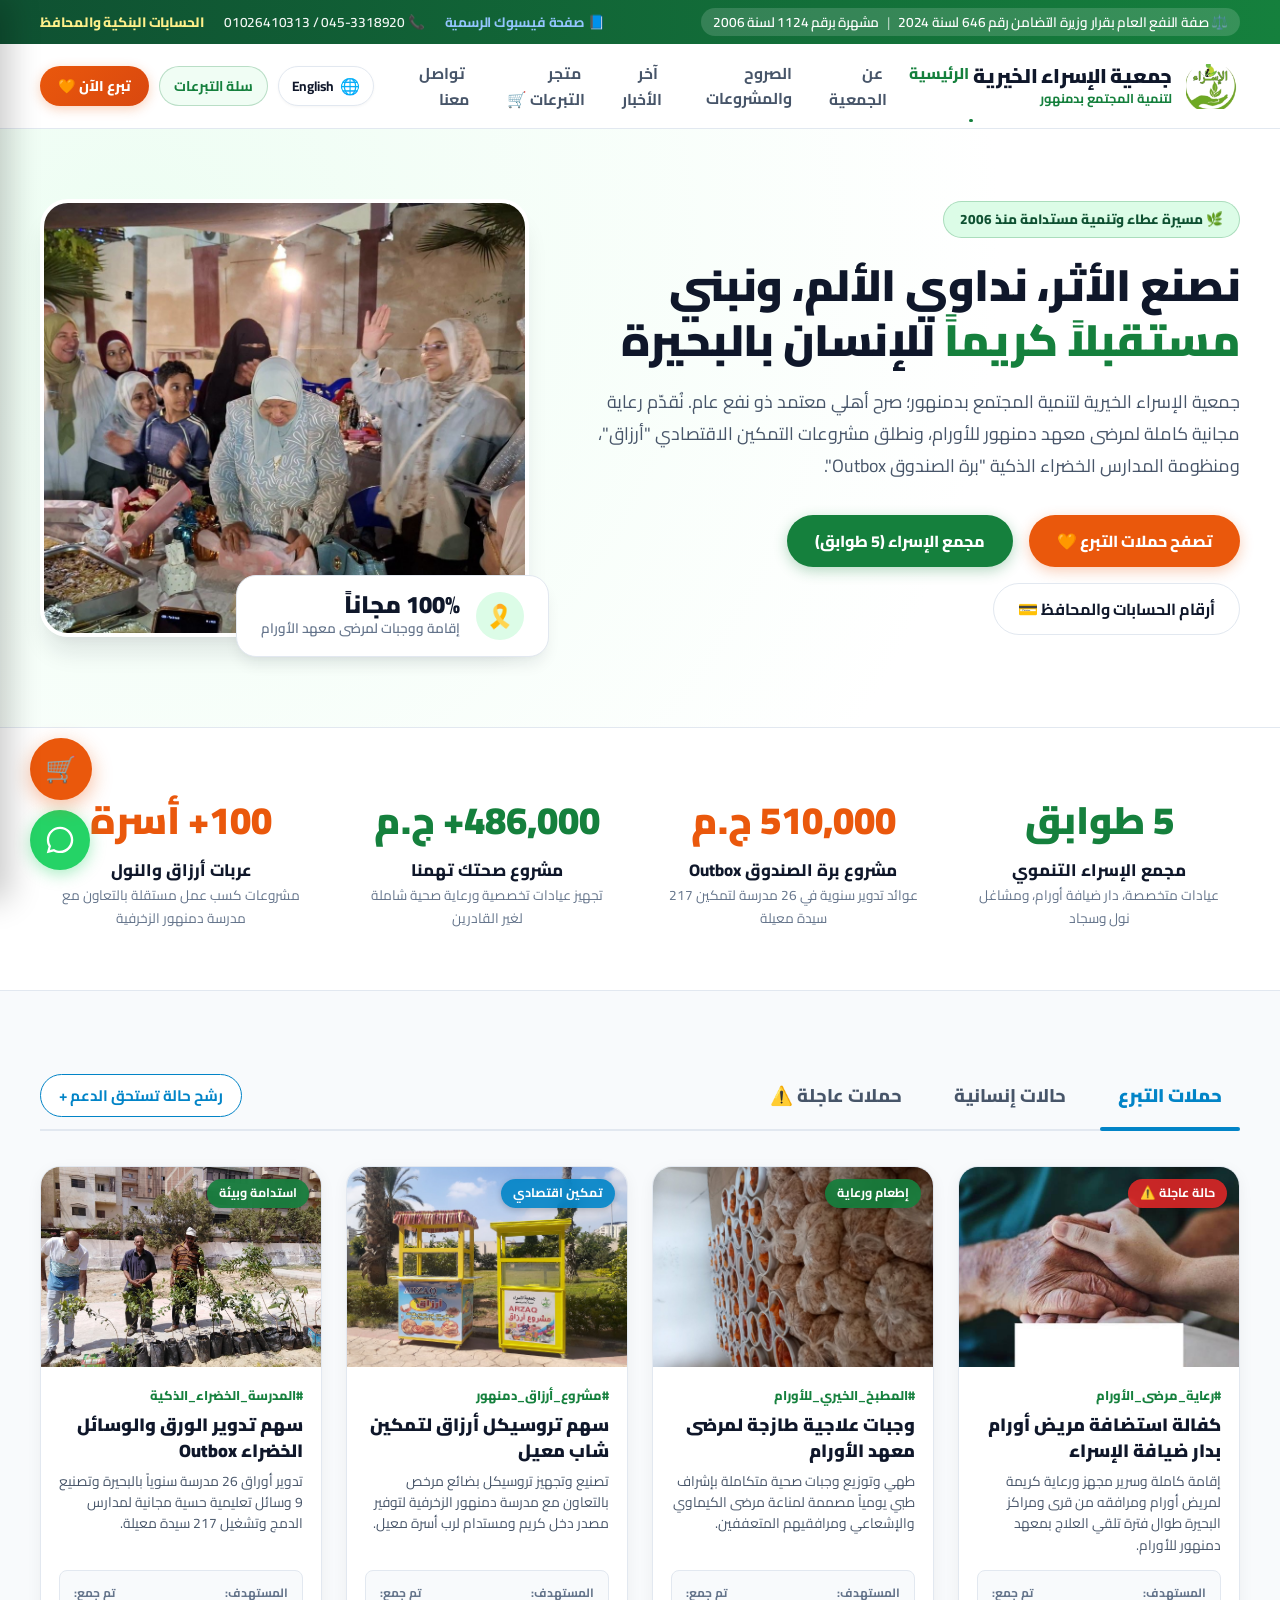
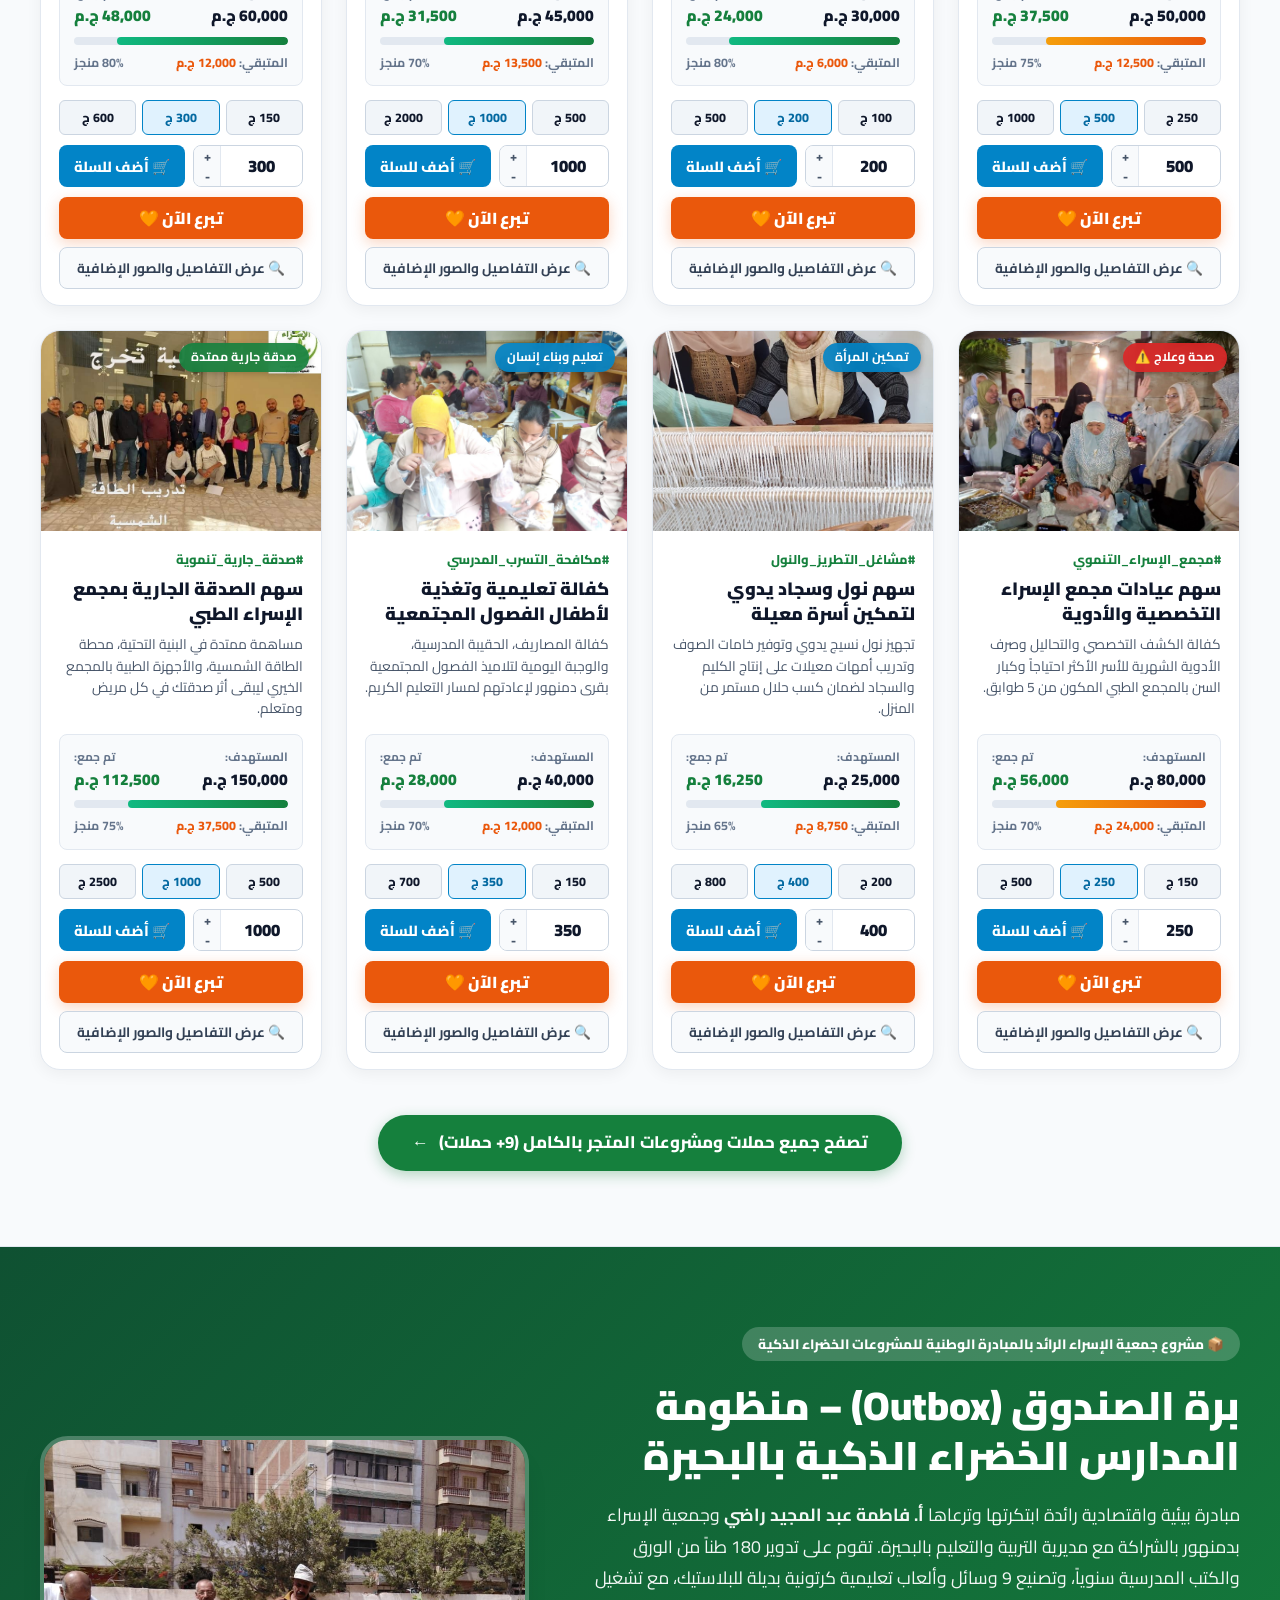
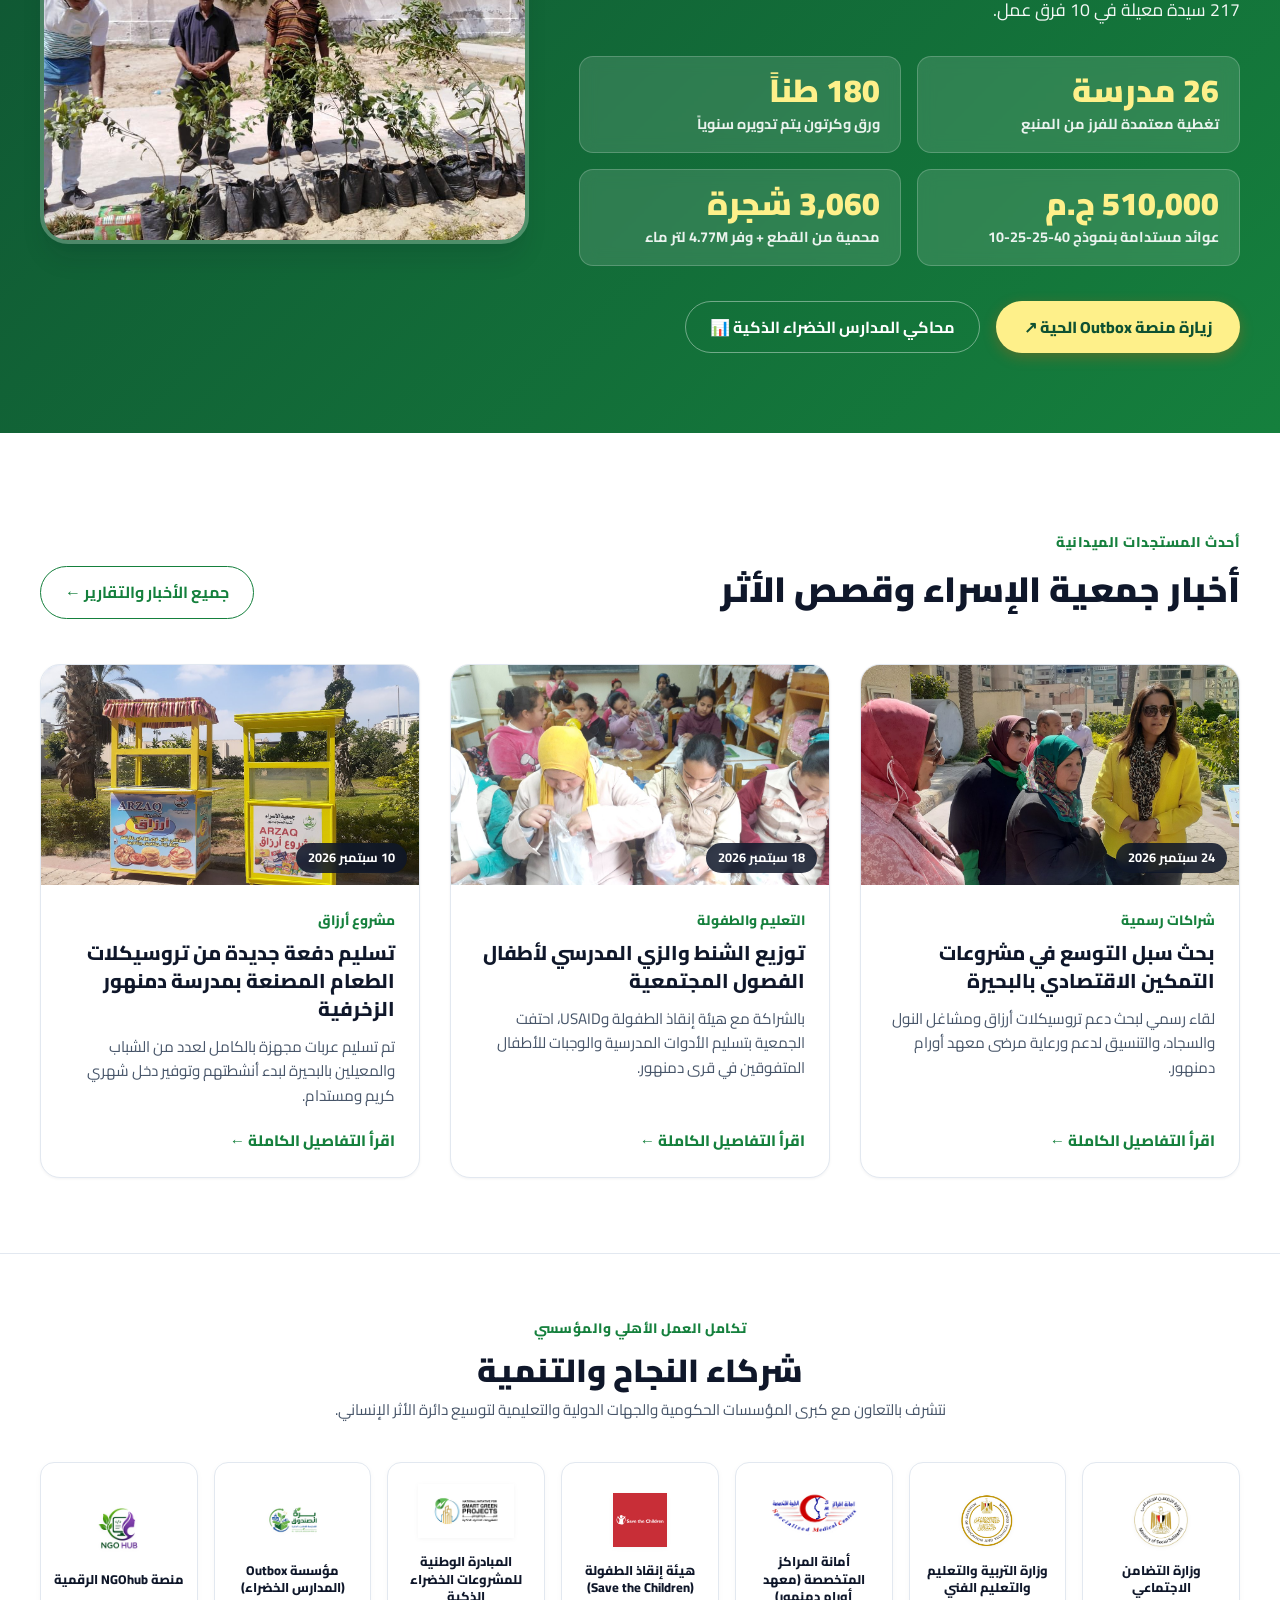
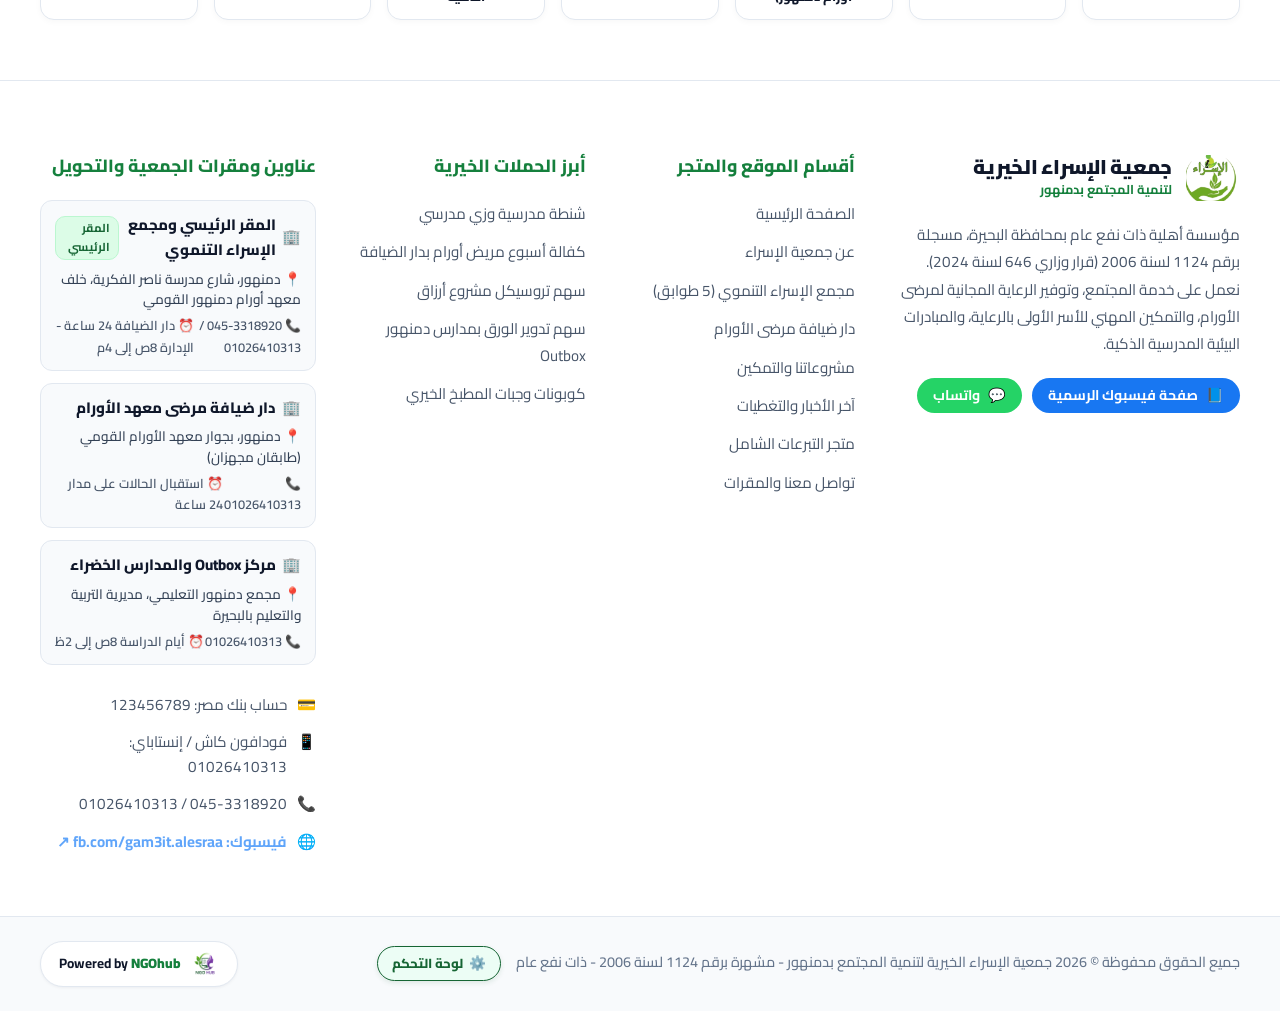
==== index.html @ a627afb4 "fix(media): resolve legacy localStorage image paths, fix footer logo size and repair ngohub logo lin" ====
<!DOCTYPE html>
<html lang="ar" dir="rtl">
<head>
  <meta charset="UTF-8">
  <meta name="viewport" content="width=device-width, initial-scale=1.0">
  <title>جمعية الإسراء الخيرية لتنمية المجتمع بدمنهور | المنصة الرسمية ومتجر التبرعات</title>
  <meta name="description" content="الموقع الرسمي ومتجر التبرعات لجمعية الإسراء الخيرية بدمنهور - ذات نفع عام بقرار 646 لسنة 2024. رعاية مجانية لمرضى الأورام، كفالات تعليمية، تمكين اقتصادي، ومشروع برة الصندوق Outbox.">
  <link rel="stylesheet" href="style.css">
  <link rel="icon" type="image/png" href="images/logo.png">
  <script src="i18n.js"></script>
</head>
<body>

  <!-- Top Announcement Bar -->
  <div class="top-bar">
    <div class="container top-bar-inner">
      <div class="top-bar-badge">
        <span>⚖️ صفة النفع العام بقرار وزيرة التضامن رقم 646 لسنة 2024</span>
        <span style="opacity: 0.6;">|</span>
        <span>مشهرة برقم 1124 لسنة 2006</span>
      </div>
      <div class="top-bar-links">
        <a href="https://www.facebook.com/gam3it.alesraa" target="_blank" rel="noopener noreferrer" class="top-bar-link" style="color:#93C5FD; font-weight:700;">📘 صفحة فيسبوك الرسمية</a>
        <a href="tel:+20453318920" class="top-bar-link">📞 045-3318920 / 01026410313</a>
        <a href="checkout.html" class="top-bar-link" style="color: #FEF08A; font-weight:800;" data-i18n="drawer.checkout">💳 الحسابات البنكية والمحافظ</a>
      </div>
    </div>
  </div>

  <!-- Sticky Main Navigation Header -->
  <header class="site-header">
    <div class="container nav-container">
      <a href="index.html" class="brand-identity">
        <img src="images/logo.png" alt="شعار جمعية الإسراء الخيرية" class="brand-logo-img">
        <div class="brand-names">
          <span class="brand-title" data-i18n="brand.title">جمعية الإسراء الخيرية</span>
          <span class="brand-subtitle" data-i18n="brand.subtitle">لتنمية المجتمع بدمنهور</span>
        </div>
      </a>

      <nav class="main-navigation">
        <ul class="nav-links-list">
          <li><a href="index.html" class="nav-item-link active" data-i18n="nav.home">الرئيسية</a></li>
          <li><a href="about.html" class="nav-item-link" data-i18n="nav.about">عن الجمعية</a></li>
          <li class="nav-dropdown-item">
            <a href="javascript:void(0)" class="dropdown-toggle" data-i18n="nav.facilitiesGroup">الصروح والمشروعات <span class="dropdown-arrow">▾</span></a>
            <ul class="nav-dropdown-menu">
              <li><a href="complex.html" data-i18n="nav.complex">مجمع الإسراء</a></li>
              <li><a href="hostel.html" data-i18n="nav.hostel">دار ضيافة الأورام</a></li>
              <li><a href="projects.html" data-i18n="nav.projects">مشروعاتنا</a></li>
            </ul>
          </li>
          <li><a href="news.html" class="nav-item-link" data-i18n="nav.news">آخر الأخبار</a></li>
          <li><a href="store.html" class="nav-item-link" data-i18n="nav.store">متجر التبرعات 🛒</a></li>
          <li><a href="contact.html" class="nav-item-link" data-i18n="nav.contact">تواصل معنا</a></li>
        </ul>

        <div class="nav-actions-group">
          <!-- Language Switcher Button -->
          <button class="lang-switcher-btn" onclick="toggleLanguage()" aria-label="تبديل اللغة / Switch Language" title="Switch Language / تغيير اللغة">
            <span class="lang-icon">🌐</span>
            <span class="lang-label">English</span>
          </button>

          <!-- Cart Trigger Button -->
          <button class="cart-trigger-btn" aria-label="عرض سلة التبرعات">
            <span data-i18n="nav.cart">🛒 سلة التبرعات</span>
            <span class="cart-badge-count">0</span>
          </button>

          <!-- Direct Donate CTA Button -->
          <a href="store.html" class="header-donate-btn">
            <span data-i18n="nav.donateNow">تبرع الآن 🧡</span>
          </a>

          <button class="mobile-nav-toggle" onclick="openMobileNav()" aria-label="فتح القائمة الرئيسية">☰</button>
        </div>
      </nav>
    </div>
  </header>

  <!-- Mobile Drawer Menu (Slide-In) -->
  <div class="mobile-nav-drawer" onclick="if(event.target===this)closeMobileNav()">
    <div class="mobile-drawer-content">
      <div class="mobile-drawer-header">
        <div class="brand-identity">
          <img src="images/logo.png" alt="جمعية الإسراء" style="width: 40px; height: 40px; object-fit: contain;">
          <span style="font-weight: 800; font-size: 1.05rem; color: var(--text-main);" data-i18n="brand.short">جمعية الإسراء</span>
        </div>
        <div style="display:flex; align-items:center; gap:8px;">
          <button class="lang-switcher-btn" onclick="toggleLanguage()" aria-label="Switch Language">
            <span class="lang-icon">🌐</span>
            <span class="lang-label">English</span>
          </button>
          <button class="mobile-drawer-close" onclick="closeMobileNav()" aria-label="إغلاق القائمة">✕</button>
        </div>
      </div>
      <div class="mobile-drawer-links">
        <a href="index.html" class="active" data-i18n="nav.home">الرئيسية</a>
        <a href="about.html" data-i18n="nav.about">عن جمعية الإسراء</a>
        <a href="complex.html" data-i18n="nav.complex">مجمع الإسراء التنموي</a>
        <a href="hostel.html" data-i18n="nav.hostel">دار ضيافة الأورام</a>
        <a href="projects.html" data-i18n="nav.projects">مشروعات التمكين و Outbox</a>
        <a href="news.html" data-i18n="nav.news">آخر الأخبار والتغطيات</a>
        <a href="store.html" data-i18n="nav.store">متجر التبرعات 🛒</a>
        <a href="checkout.html" data-i18n="topbar.bankLink">الحسابات البنكية والمحافظ</a>
        <a href="contact.html" data-i18n="nav.contact">تواصل معنا والتدريب</a>
      </div>
      <div class="mobile-drawer-footer">
        <a href="store.html" class="btn-orange" style="width:100%; text-align:center;" data-i18n="nav.donateNow">تبرع الآن 🧡</a>
        <a href="hostel.html" class="btn-outline" style="width:100%; text-align:center;" data-i18n="nav.hostel">دار ضيافة الأورام</a>
      </div>
    </div>
  </div>

  <!-- Slide-Over Cart Drawer -->
  <div class="cart-drawer-overlay"></div>
  <div class="cart-drawer">
    <div class="cart-drawer-header">
      <div class="cart-drawer-title">
        <span>🛒 سلة التبرعات</span>
      </div>
      <button class="cart-drawer-close" aria-label="إغلاق السلة">✕</button>
    </div>
    <div class="cart-drawer-body">
      <!-- Injected dynamically via main.js -->
    </div>
    <div class="cart-drawer-footer">
      <div class="cart-total-row">
        <span class="cart-total-label">إجمالي التبرع:</span>
        <span class="cart-total-amount">0 ج.م</span>
      </div>
      <a href="checkout.html" class="btn-orange" style="width:100%; text-align:center; padding:14px; font-size:1.05rem;">
        متابعة التبرع وبيانات التحويل ←
      </a>
    </div>
  </div>

  <!-- Floating Cart Launcher Button -->
  <button class="floating-cart-launcher" aria-label="سلة التبرعات السريعة" title="سلة التبرعات">
    <span style="font-size:1.6rem;">🛒</span>
    <span class="floating-cart-badge">0</span>
  </button>

  <!-- Hero Section -->
  <section class="hero-section">
    <div class="container hero-grid">
      <div class="hero-content">
        <div class="hero-badge-pill">
          <span>🌿 مسيرة عطاء وتنمية مستدامة منذ 2006</span>
        </div>
        <h1 class="hero-heading">
          نصنع الأثر، نداوي الألم، ونبني <span class="highlight">مستقبلاً كريماً</span> للإنسان بالبحيرة
        </h1>
        <p class="hero-description">
          جمعية الإسراء الخيرية لتنمية المجتمع بدمنهور؛ صرح أهلي معتمد ذو نفع عام. نُقدّم رعاية مجانية كاملة لمرضى معهد دمنهور للأورام، ونطلق مشروعات التمكين الاقتصادي "أرزاق"، ومنظومة المدارس الخضراء الذكية "برة الصندوق Outbox".
        </p>
        <div class="hero-actions-group">
          <a href="#campaigns-section" class="btn-orange">
            <span>تصفح حملات التبرع 🧡</span>
          </a>
          <a href="complex.html" class="btn-primary">
            <span>مجمع الإسراء (5 طوابق)</span>
          </a>
          <a href="checkout.html" class="btn-outline">
            <span>أرقام الحسابات والمحافظ 💳</span>
          </a>
        </div>
      </div>
      <div class="hero-media-wrapper">
        <div class="hero-image-card">
          <img src="images/complex.jpg" alt="مجمع جمعية الإسراء الخيري بدمنهور">
        </div>
        <div class="hero-floating-stat">
          <div class="stat-icon-circle">🎗️</div>
          <div>
            <div class="stat-number">100% مجاناً</div>
            <div class="stat-label">إقامة ووجبات لمرضى معهد الأورام</div>
          </div>
        </div>
      </div>
    </div>
  </section>

  <!-- Key Institutional Metrics (KPIs Strip) -->
  <section class="stats-strip" style="background:#FFFFFF; padding:45px 0; border-bottom:1px solid var(--border-color);">
    <div class="container stats-grid" style="display:grid; grid-template-columns:repeat(4, 1fr); gap:24px; text-align:center;">
      <div class="kpi-card" style="padding:16px;">
        <div class="kpi-val" style="font-size:2.4rem; font-weight:900; color:var(--brand-green);">5 طوابق</div>
        <div style="font-size:1.05rem; font-weight:800; color:var(--text-main); margin-top:4px;">مجمع الإسراء التنموي</div>
        <div style="font-size:0.85rem; color:var(--text-light);">عيادات متخصصة، دار ضيافة أورام، ومشاغل نول وسجاد</div>
      </div>
      <div class="kpi-card" style="padding:16px;">
        <div class="kpi-val" style="font-size:2.4rem; font-weight:900; color:var(--accent-orange);">510,000 ج.م</div>
        <div style="font-size:1.05rem; font-weight:800; color:var(--text-main); margin-top:4px;">مشروع برة الصندوق Outbox</div>
        <div style="font-size:0.85rem; color:var(--text-light);">عوائد تدوير سنوية في 26 مدرسة لتمكين 217 سيدة معيلة</div>
      </div>
      <div class="kpi-card" style="padding:16px;">
        <div class="kpi-val" style="font-size:2.4rem; font-weight:900; color:var(--brand-green);">486,000+ ج.م</div>
        <div style="font-size:1.05rem; font-weight:800; color:var(--text-main); margin-top:4px;">مشروع صحتك تهمنا</div>
        <div style="font-size:0.85rem; color:var(--text-light);">تجهيز عيادات تخصصية ورعاية صحية شاملة لغير القادرين</div>
      </div>
      <div class="kpi-card" style="padding:16px;">
        <div class="kpi-val" style="font-size:2.4rem; font-weight:900; color:var(--accent-orange);">100+ أسرة</div>
        <div style="font-size:1.05rem; font-weight:800; color:var(--text-main); margin-top:4px;">عربات أرزاق والنول</div>
        <div style="font-size:0.85rem; color:var(--text-light);">مشروعات كسب عمل مستقلة بالتعاون مع مدرسة دمنهور الزخرفية</div>
      </div>
    </div>
  </section>

  <!-- ==========================================================================
       Donation Campaigns Showcase (Exact Life Makers Style & Uploaded Image)
       ========================================================================== -->
  <section id="campaigns-section" class="section-padding donation-store-section">
    <div class="container">
      
      <!-- Section Header with Category Tabs & Nominate Button (Matching Image) -->
      <div class="campaign-tabs-header">
        <div class="campaign-tabs-nav">
          <button class="campaign-tab-btn active" data-tab="all">حملات التبرع</button>
          <button class="campaign-tab-btn" data-tab="humanitarian">حالات إنسانية</button>
          <button class="campaign-tab-btn" data-tab="urgent">حملات عاجلة ⚠️</button>
        </div>
        <a href="contact.html" class="nominate-case-btn">
          <span>رشح حالة تستحق الدعم +</span>
        </a>
      </div>

      <!-- Campaign Cards Grid (Customized for Al-Israa Charity Association) -->
      <div class="campaigns-cards-grid">
        
        <!-- Card 1: دار ضيافة مرضى الأورام -->
        <div class="campaign-card" data-id="hostel_patient" data-tab-type="urgent">
          <div class="campaign-card-poster">
            <img src="images/hostel.jpg" alt="دار ضيافة مرضى الأورام بدمنهور">
            <span class="campaign-card-badge urgent">حالة عاجلة ⚠️</span>
          </div>
          <div class="campaign-card-body">
            <span class="campaign-category-tag">#رعاية_مرضى_الأورام</span>
            <h3 class="campaign-item-title">كفالة استضافة مريض أورام بدار ضيافة الإسراء</h3>
            <p class="campaign-item-desc">إقامة كاملة وسرير مجهز ورعاية كريمة لمريض أورام ومرافقه من قرى ومراكز البحيرة طوال فترة تلقي العلاج بمعهد دمنهور للأورام.</p>
            
            <div class="campaign-metrics-box">
              <div class="metrics-target-row">
                <div class="metric-target-item">
                  <span class="metric-target-label">المستهدف:</span>
                  <span class="metric-target-value">50,000 ج.م</span>
                </div>
                <div class="metric-target-item" style="text-align: left;">
                  <span class="metric-target-label">تم جمع:</span>
                  <span class="metric-collected-value">37,500 ج.م</span>
                </div>
              </div>
              <div class="campaign-progress-bar-wrap">
                <div class="campaign-progress-bar-fill orange" style="width: 75%;"></div>
              </div>
              <div class="metrics-sub-row">
                <span>المتبقي: <strong class="remaining-amount-tag">12,500 ج.م</strong></span>
                <span class="badge-pct">75% منجز</span>
              </div>
            </div>

            <div class="amount-presets-row">
              <button type="button" class="amount-preset-chip" data-amt="250">250 ج</button>
              <button type="button" class="amount-preset-chip active" data-amt="500">500 ج</button>
              <button type="button" class="amount-preset-chip" data-amt="1000">1000 ج</button>
            </div>

            <div class="campaign-controls-row">
              <div class="amount-stepper-box">
                <input type="text" class="amount-stepper-input" value="500" readonly>
                <div class="stepper-arrows">
                  <button type="button" class="stepper-btn stepper-up" aria-label="زيادة">+</button>
                  <button type="button" class="stepper-btn stepper-down" aria-label="نقصان">-</button>
                </div>
              </div>
              <button type="button" class="btn-add-cart">
                <span>🛒 أضف للسلة</span>
              </button>
            </div>
            
            <button type="button" class="btn-donate-now-orange">
              <span>تبرع الآن 🧡</span>
            </button>
                      <button type="button" class="btn-quick-details" onclick="openCampaignModal('hostel_patient')" style="background:#F8FAFC; border:1px solid #CBD5E1; color:#334155; border-radius:8px; padding:7px 12px; margin-top:8px; font-size:0.85rem; font-weight:700; width:100%; cursor:pointer; font-family:inherit; transition:all 0.2s ease;">
              🔍 عرض التفاصيل والصور الإضافية
            </button>
          </div>
        </div>

        <!-- Card 2: وجبات غذائية علاجية لمرضى الأورام -->
        <div class="campaign-card" data-id="oncology_meals" data-tab-type="humanitarian">
          <div class="campaign-card-poster">
            <img src="images/kitchen.jpg" alt="وجبات مطبخ الإسراء الخيري لمرضى الأورام">
            <span class="campaign-card-badge green">إطعام ورعاية</span>
          </div>
          <div class="campaign-card-body">
            <span class="campaign-category-tag">#المطبخ_الخيري_للأورام</span>
            <h3 class="campaign-item-title">وجبات علاجية طازجة لمرضى معهد الأورام</h3>
            <p class="campaign-item-desc">طهي وتوزيع وجبات صحية متكاملة بإشراف طبي يومياً مصممة لمناعة مرضى الكيماوي والإشعاعي ومرافقيهم المتعففين.</p>
            
            <div class="campaign-metrics-box">
              <div class="metrics-target-row">
                <div class="metric-target-item">
                  <span class="metric-target-label">المستهدف:</span>
                  <span class="metric-target-value">30,000 ج.م</span>
                </div>
                <div class="metric-target-item" style="text-align: left;">
                  <span class="metric-target-label">تم جمع:</span>
                  <span class="metric-collected-value">24,000 ج.م</span>
                </div>
              </div>
              <div class="campaign-progress-bar-wrap">
                <div class="campaign-progress-bar-fill" style="width: 80%;"></div>
              </div>
              <div class="metrics-sub-row">
                <span>المتبقي: <strong class="remaining-amount-tag">6,000 ج.م</strong></span>
                <span class="badge-pct">80% منجز</span>
              </div>
            </div>

            <div class="amount-presets-row">
              <button type="button" class="amount-preset-chip" data-amt="100">100 ج</button>
              <button type="button" class="amount-preset-chip active" data-amt="200">200 ج</button>
              <button type="button" class="amount-preset-chip" data-amt="500">500 ج</button>
            </div>

            <div class="campaign-controls-row">
              <div class="amount-stepper-box">
                <input type="text" class="amount-stepper-input" value="200" readonly>
                <div class="stepper-arrows">
                  <button type="button" class="stepper-btn stepper-up" aria-label="زيادة">+</button>
                  <button type="button" class="stepper-btn stepper-down" aria-label="نقصان">-</button>
                </div>
              </div>
              <button type="button" class="btn-add-cart">
                <span>🛒 أضف للسلة</span>
              </button>
            </div>
            
            <button type="button" class="btn-donate-now-orange">
              <span>تبرع الآن 🧡</span>
            </button>
                      <button type="button" class="btn-quick-details" onclick="openCampaignModal('oncology_meals')" style="background:#F8FAFC; border:1px solid #CBD5E1; color:#334155; border-radius:8px; padding:7px 12px; margin-top:8px; font-size:0.85rem; font-weight:700; width:100%; cursor:pointer; font-family:inherit; transition:all 0.2s ease;">
              🔍 عرض التفاصيل والصور الإضافية
            </button>
          </div>
        </div>

        <!-- Card 3: سهم تروسيكل وعربة أرزاق -->
        <div class="campaign-card" data-id="arzaq_trike" data-tab-type="humanitarian">
          <div class="campaign-card-poster">
            <img src="images/arzaq.jpg" alt="تروسيكل مشروع أرزاق للتمكين الاقتصادي">
            <span class="campaign-card-badge blue">تمكين اقتصادي</span>
          </div>
          <div class="campaign-card-body">
            <span class="campaign-category-tag">#مشروع_أرزاق_دمنهور</span>
            <h3 class="campaign-item-title">سهم تروسيكل أرزاق لتمكين شاب معيل</h3>
            <p class="campaign-item-desc">تصنيع وتجهيز تروسيكل بضائع مرخص بالتعاون مع مدرسة دمنهور الزخرفية لتوفير مصدر دخل كريم ومستدام لرب أسرة معيل.</p>
            
            <div class="campaign-metrics-box">
              <div class="metrics-target-row">
                <div class="metric-target-item">
                  <span class="metric-target-label">المستهدف:</span>
                  <span class="metric-target-value">45,000 ج.م</span>
                </div>
                <div class="metric-target-item" style="text-align: left;">
                  <span class="metric-target-label">تم جمع:</span>
                  <span class="metric-collected-value">31,500 ج.م</span>
                </div>
              </div>
              <div class="campaign-progress-bar-wrap">
                <div class="campaign-progress-bar-fill" style="width: 70%;"></div>
              </div>
              <div class="metrics-sub-row">
                <span>المتبقي: <strong class="remaining-amount-tag">13,500 ج.م</strong></span>
                <span class="badge-pct">70% منجز</span>
              </div>
            </div>

            <div class="amount-presets-row">
              <button type="button" class="amount-preset-chip" data-amt="500">500 ج</button>
              <button type="button" class="amount-preset-chip active" data-amt="1000">1000 ج</button>
              <button type="button" class="amount-preset-chip" data-amt="2000">2000 ج</button>
            </div>

            <div class="campaign-controls-row">
              <div class="amount-stepper-box">
                <input type="text" class="amount-stepper-input" value="1000" readonly>
                <div class="stepper-arrows">
                  <button type="button" class="stepper-btn stepper-up" aria-label="زيادة">+</button>
                  <button type="button" class="stepper-btn stepper-down" aria-label="نقصان">-</button>
                </div>
              </div>
              <button type="button" class="btn-add-cart">
                <span>🛒 أضف للسلة</span>
              </button>
            </div>
            
            <button type="button" class="btn-donate-now-orange">
              <span>تبرع الآن 🧡</span>
            </button>
                      <button type="button" class="btn-quick-details" onclick="openCampaignModal('arzaq_trike')" style="background:#F8FAFC; border:1px solid #CBD5E1; color:#334155; border-radius:8px; padding:7px 12px; margin-top:8px; font-size:0.85rem; font-weight:700; width:100%; cursor:pointer; font-family:inherit; transition:all 0.2s ease;">
              🔍 عرض التفاصيل والصور الإضافية
            </button>
          </div>
        </div>

        <!-- Card 4: برة الصندوق Outbox -->
        <div class="campaign-card" data-id="outbox_green" data-tab-type="all">
          <div class="campaign-card-poster">
            <img src="images/trees.jpg" alt="المدرسة الخضراء الذكية برة الصندوق">
            <span class="campaign-card-badge green">استدامة وبيئة</span>
          </div>
          <div class="campaign-card-body">
            <span class="campaign-category-tag">#المدرسة_الخضراء_الذكية</span>
            <h3 class="campaign-item-title">سهم تدوير الورق والوسائل الخضراء Outbox</h3>
            <p class="campaign-item-desc">تدوير أوراق 26 مدرسة سنوياً بالبحيرة وتصنيع 9 وسائل تعليمية حسية مجانية لمدارس الدمج وتشغيل 217 سيدة معيلة.</p>
            
            <div class="campaign-metrics-box">
              <div class="metrics-target-row">
                <div class="metric-target-item">
                  <span class="metric-target-label">المستهدف:</span>
                  <span class="metric-target-value">60,000 ج.م</span>
                </div>
                <div class="metric-target-item" style="text-align: left;">
                  <span class="metric-target-label">تم جمع:</span>
                  <span class="metric-collected-value">48,000 ج.م</span>
                </div>
              </div>
              <div class="campaign-progress-bar-wrap">
                <div class="campaign-progress-bar-fill" style="width: 80%;"></div>
              </div>
              <div class="metrics-sub-row">
                <span>المتبقي: <strong class="remaining-amount-tag">12,000 ج.م</strong></span>
                <span class="badge-pct">80% منجز</span>
              </div>
            </div>

            <div class="amount-presets-row">
              <button type="button" class="amount-preset-chip" data-amt="150">150 ج</button>
              <button type="button" class="amount-preset-chip active" data-amt="300">300 ج</button>
              <button type="button" class="amount-preset-chip" data-amt="600">600 ج</button>
            </div>

            <div class="campaign-controls-row">
              <div class="amount-stepper-box">
                <input type="text" class="amount-stepper-input" value="300" readonly>
                <div class="stepper-arrows">
                  <button type="button" class="stepper-btn stepper-up" aria-label="زيادة">+</button>
                  <button type="button" class="stepper-btn stepper-down" aria-label="نقصان">-</button>
                </div>
              </div>
              <button type="button" class="btn-add-cart">
                <span>🛒 أضف للسلة</span>
              </button>
            </div>
            
            <button type="button" class="btn-donate-now-orange">
              <span>تبرع الآن 🧡</span>
            </button>
                      <button type="button" class="btn-quick-details" onclick="openCampaignModal('outbox_green')" style="background:#F8FAFC; border:1px solid #CBD5E1; color:#334155; border-radius:8px; padding:7px 12px; margin-top:8px; font-size:0.85rem; font-weight:700; width:100%; cursor:pointer; font-family:inherit; transition:all 0.2s ease;">
              🔍 عرض التفاصيل والصور الإضافية
            </button>
          </div>
        </div>

        <!-- Card 5: عيادات مجمع الإسراء التخصصية -->
        <div class="campaign-card" data-id="clinic_medicine" data-tab-type="urgent">
          <div class="campaign-card-poster">
            <img src="images/complex.jpg" alt="مجمع الإسراء الطبي التنموي بدمنهور">
            <span class="campaign-card-badge urgent">صحة وعلاج ⚠️</span>
          </div>
          <div class="campaign-card-body">
            <span class="campaign-category-tag">#مجمع_الإسراء_التنموي</span>
            <h3 class="campaign-item-title">سهم عيادات مجمع الإسراء التخصصية والأدوية</h3>
            <p class="campaign-item-desc">كفالة الكشف التخصصي والتحاليل وصرف الأدوية الشهرية للأسر الأكثر احتياجاً وكبار السن بالمجمع الطبي المكون من 5 طوابق.</p>
            
            <div class="campaign-metrics-box">
              <div class="metrics-target-row">
                <div class="metric-target-item">
                  <span class="metric-target-label">المستهدف:</span>
                  <span class="metric-target-value">80,000 ج.م</span>
                </div>
                <div class="metric-target-item" style="text-align: left;">
                  <span class="metric-target-label">تم جمع:</span>
                  <span class="metric-collected-value">56,000 ج.م</span>
                </div>
              </div>
              <div class="campaign-progress-bar-wrap">
                <div class="campaign-progress-bar-fill orange" style="width: 70%;"></div>
              </div>
              <div class="metrics-sub-row">
                <span>المتبقي: <strong class="remaining-amount-tag">24,000 ج.م</strong></span>
                <span class="badge-pct">70% منجز</span>
              </div>
            </div>

            <div class="amount-presets-row">
              <button type="button" class="amount-preset-chip" data-amt="150">150 ج</button>
              <button type="button" class="amount-preset-chip active" data-amt="250">250 ج</button>
              <button type="button" class="amount-preset-chip" data-amt="500">500 ج</button>
            </div>

            <div class="campaign-controls-row">
              <div class="amount-stepper-box">
                <input type="text" class="amount-stepper-input" value="250" readonly>
                <div class="stepper-arrows">
                  <button type="button" class="stepper-btn stepper-up" aria-label="زيادة">+</button>
                  <button type="button" class="stepper-btn stepper-down" aria-label="نقصان">-</button>
                </div>
              </div>
              <button type="button" class="btn-add-cart">
                <span>🛒 أضف للسلة</span>
              </button>
            </div>
            
            <button type="button" class="btn-donate-now-orange">
              <span>تبرع الآن 🧡</span>
            </button>
                      <button type="button" class="btn-quick-details" onclick="openCampaignModal('clinic_medicine')" style="background:#F8FAFC; border:1px solid #CBD5E1; color:#334155; border-radius:8px; padding:7px 12px; margin-top:8px; font-size:0.85rem; font-weight:700; width:100%; cursor:pointer; font-family:inherit; transition:all 0.2s ease;">
              🔍 عرض التفاصيل والصور الإضافية
            </button>
          </div>
        </div>

        <!-- Card 6: نول وسجاد يدوي -->
        <div class="campaign-card" data-id="loom_carpet" data-tab-type="humanitarian">
          <div class="campaign-card-poster">
            <img src="images/loom.jpg" alt="ورشة النول والسجاد اليدوي بجمعية الإسراء">
            <span class="campaign-card-badge blue">تمكين المرأة</span>
          </div>
          <div class="campaign-card-body">
            <span class="campaign-category-tag">#مشاغل_التطريز_والنول</span>
            <h3 class="campaign-item-title">سهم نول وسجاد يدوي لتمكين أسرة معيلة</h3>
            <p class="campaign-item-desc">تجهيز نول نسيج يدوي وتوفير خامات الصوف وتدريب أمهات معيلات على إنتاج الكليم والسجاد لضمان كسب حلال مستمر من المنزل.</p>
            
            <div class="campaign-metrics-box">
              <div class="metrics-target-row">
                <div class="metric-target-item">
                  <span class="metric-target-label">المستهدف:</span>
                  <span class="metric-target-value">25,000 ج.م</span>
                </div>
                <div class="metric-target-item" style="text-align: left;">
                  <span class="metric-target-label">تم جمع:</span>
                  <span class="metric-collected-value">16,250 ج.م</span>
                </div>
              </div>
              <div class="campaign-progress-bar-wrap">
                <div class="campaign-progress-bar-fill" style="width: 65%;"></div>
              </div>
              <div class="metrics-sub-row">
                <span>المتبقي: <strong class="remaining-amount-tag">8,750 ج.م</strong></span>
                <span class="badge-pct">65% منجز</span>
              </div>
            </div>

            <div class="amount-presets-row">
              <button type="button" class="amount-preset-chip" data-amt="200">200 ج</button>
              <button type="button" class="amount-preset-chip active" data-amt="400">400 ج</button>
              <button type="button" class="amount-preset-chip" data-amt="800">800 ج</button>
            </div>

            <div class="campaign-controls-row">
              <div class="amount-stepper-box">
                <input type="text" class="amount-stepper-input" value="400" readonly>
                <div class="stepper-arrows">
                  <button type="button" class="stepper-btn stepper-up" aria-label="زيادة">+</button>
                  <button type="button" class="stepper-btn stepper-down" aria-label="نقصان">-</button>
                </div>
              </div>
              <button type="button" class="btn-add-cart">
                <span>🛒 أضف للسلة</span>
              </button>
            </div>
            
            <button type="button" class="btn-donate-now-orange">
              <span>تبرع الآن 🧡</span>
            </button>
                      <button type="button" class="btn-quick-details" onclick="openCampaignModal('loom_carpet')" style="background:#F8FAFC; border:1px solid #CBD5E1; color:#334155; border-radius:8px; padding:7px 12px; margin-top:8px; font-size:0.85rem; font-weight:700; width:100%; cursor:pointer; font-family:inherit; transition:all 0.2s ease;">
              🔍 عرض التفاصيل والصور الإضافية
            </button>
          </div>
        </div>

        <!-- Card 7: فصول التعليم المجتمعي -->
        <div class="campaign-card" data-id="community_education" data-tab-type="all">
          <div class="campaign-card-poster">
            <img src="images/school.jpg" alt="فصول التعليم المجتمعي ومكافحة التسرب">
            <span class="campaign-card-badge blue">تعليم وبناء إنسان</span>
          </div>
          <div class="campaign-card-body">
            <span class="campaign-category-tag">#مكافحة_التسرب_المدرسي</span>
            <h3 class="campaign-item-title">كفالة تعليمية وتغذية لأطفال الفصول المجتمعية</h3>
            <p class="campaign-item-desc">كفالة المصاريف، الحقيبة المدرسية، والوجبة اليومية لتلاميذ الفصول المجتمعية بقرى دمنهور لإعادتهم لمسار التعليم الكريم.</p>
            
            <div class="campaign-metrics-box">
              <div class="metrics-target-row">
                <div class="metric-target-item">
                  <span class="metric-target-label">المستهدف:</span>
                  <span class="metric-target-value">40,000 ج.م</span>
                </div>
                <div class="metric-target-item" style="text-align: left;">
                  <span class="metric-target-label">تم جمع:</span>
                  <span class="metric-collected-value">28,000 ج.م</span>
                </div>
              </div>
              <div class="campaign-progress-bar-wrap">
                <div class="campaign-progress-bar-fill" style="width: 70%;"></div>
              </div>
              <div class="metrics-sub-row">
                <span>المتبقي: <strong class="remaining-amount-tag">12,000 ج.م</strong></span>
                <span class="badge-pct">70% منجز</span>
              </div>
            </div>

            <div class="amount-presets-row">
              <button type="button" class="amount-preset-chip" data-amt="150">150 ج</button>
              <button type="button" class="amount-preset-chip active" data-amt="350">350 ج</button>
              <button type="button" class="amount-preset-chip" data-amt="700">700 ج</button>
            </div>

            <div class="campaign-controls-row">
              <div class="amount-stepper-box">
                <input type="text" class="amount-stepper-input" value="350" readonly>
                <div class="stepper-arrows">
                  <button type="button" class="stepper-btn stepper-up" aria-label="زيادة">+</button>
                  <button type="button" class="stepper-btn stepper-down" aria-label="نقصان">-</button>
                </div>
              </div>
              <button type="button" class="btn-add-cart">
                <span>🛒 أضف للسلة</span>
              </button>
            </div>
            
            <button type="button" class="btn-donate-now-orange">
              <span>تبرع الآن 🧡</span>
            </button>
                      <button type="button" class="btn-quick-details" onclick="openCampaignModal('community_education')" style="background:#F8FAFC; border:1px solid #CBD5E1; color:#334155; border-radius:8px; padding:7px 12px; margin-top:8px; font-size:0.85rem; font-weight:700; width:100%; cursor:pointer; font-family:inherit; transition:all 0.2s ease;">
              🔍 عرض التفاصيل والصور الإضافية
            </button>
          </div>
        </div>

        <!-- Card 8: الصدقة الجارية في مجمع الإسراء الطبي -->
        <div class="campaign-card" data-id="ongoing_charity" data-tab-type="all">
          <div class="campaign-card-poster">
            <img src="images/solar.jpg" alt="الصدقة الجارية في مجمع الإسراء التنموي">
            <span class="campaign-card-badge green">صدقة جارية ممتدة</span>
          </div>
          <div class="campaign-card-body">
            <span class="campaign-category-tag">#صدقة_جارية_تنموية</span>
            <h3 class="campaign-item-title">سهم الصدقة الجارية بمجمع الإسراء الطبي</h3>
            <p class="campaign-item-desc">مساهمة ممتدة في البنية التحتية، محطة الطاقة الشمسية، والأجهزة الطبية بالمجمع الخيري ليبقى أثر صدقتك في كل مريض ومتعلم.</p>
            
            <div class="campaign-metrics-box">
              <div class="metrics-target-row">
                <div class="metric-target-item">
                  <span class="metric-target-label">المستهدف:</span>
                  <span class="metric-target-value">150,000 ج.م</span>
                </div>
                <div class="metric-target-item" style="text-align: left;">
                  <span class="metric-target-label">تم جمع:</span>
                  <span class="metric-collected-value">112,500 ج.م</span>
                </div>
              </div>
              <div class="campaign-progress-bar-wrap">
                <div class="campaign-progress-bar-fill" style="width: 75%;"></div>
              </div>
              <div class="metrics-sub-row">
                <span>المتبقي: <strong class="remaining-amount-tag">37,500 ج.م</strong></span>
                <span class="badge-pct">75% منجز</span>
              </div>
            </div>

            <div class="amount-presets-row">
              <button type="button" class="amount-preset-chip" data-amt="500">500 ج</button>
              <button type="button" class="amount-preset-chip active" data-amt="1000">1000 ج</button>
              <button type="button" class="amount-preset-chip" data-amt="2500">2500 ج</button>
            </div>

            <div class="campaign-controls-row">
              <div class="amount-stepper-box">
                <input type="text" class="amount-stepper-input" value="1000" readonly>
                <div class="stepper-arrows">
                  <button type="button" class="stepper-btn stepper-up" aria-label="زيادة">+</button>
                  <button type="button" class="stepper-btn stepper-down" aria-label="نقصان">-</button>
                </div>
              </div>
              <button type="button" class="btn-add-cart">
                <span>🛒 أضف للسلة</span>
              </button>
            </div>
            
            <button type="button" class="btn-donate-now-orange">
              <span>تبرع الآن 🧡</span>
            </button>
                      <button type="button" class="btn-quick-details" onclick="openCampaignModal('ongoing_charity')" style="background:#F8FAFC; border:1px solid #CBD5E1; color:#334155; border-radius:8px; padding:7px 12px; margin-top:8px; font-size:0.85rem; font-weight:700; width:100%; cursor:pointer; font-family:inherit; transition:all 0.2s ease;">
              🔍 عرض التفاصيل والصور الإضافية
            </button>
          </div>
        </div>

      </div>

      <!-- Call to Action Link to Full Store -->
      <div style="text-align: center; margin-top: 45px;">
        <a href="store.html" class="btn-primary" style="padding: 14px 34px; font-size: 1.05rem;">
          <span>تصفح جميع حملات ومشروعات المتجر بالكامل (9+ حملات)</span>
          <span>←</span>
        </a>
      </div>

    </div>
  </section>

  <!-- ==========================================================================
       Outbox Green Smart Schools Showcase (Obsidian Flagship Initiative)
       ========================================================================== -->
  <section class="outbox-showcase-section">
    <div class="container outbox-grid">
      <div>
        <div class="outbox-badge">
          <span>📦 مشروع جمعية الإسراء الرائد بالمبادرة الوطنية للمشروعات الخضراء الذكية</span>
        </div>
        <h2 class="outbox-title">
          برة الصندوق (Outbox) – منظومة المدارس الخضراء الذكية بالبحيرة
        </h2>
        <p class="outbox-desc">
          مبادرة بيئية واقتصادية رائدة ابتكرتها وترعاها <strong>أ. فاطمة عبد المجيد راضي</strong> وجمعية الإسراء بدمنهور بالشراكة مع مديرية التربية والتعليم بالبحيرة. تقوم على تدوير 180 طناً من الورق والكتب المدرسية سنوياً، وتصنيع 9 وسائل وألعاب تعليمية كرتونية بديلة للبلاستيك، مع تشغيل 217 سيدة معيلة في 10 فرق عمل.
        </p>

        <div class="outbox-kpis-grid">
          <div class="outbox-kpi-card">
            <div class="outbox-kpi-num">26 مدرسة</div>
            <div class="outbox-kpi-label">تغطية معتمدة للفرز من المنبع</div>
          </div>
          <div class="outbox-kpi-card">
            <div class="outbox-kpi-num">180 طناً</div>
            <div class="outbox-kpi-label">ورق وكرتون يتم تدويره سنوياً</div>
          </div>
          <div class="outbox-kpi-card">
            <div class="outbox-kpi-num">510,000 ج.م</div>
            <div class="outbox-kpi-label">عوائد مستدامة بنموذج 40-25-25-10</div>
          </div>
          <div class="outbox-kpi-card">
            <div class="outbox-kpi-num">3,060 شجرة</div>
            <div class="outbox-kpi-label">محمية من القطع + وفر 4.77M لتر ماء</div>
          </div>
        </div>

        <div style="display:flex; gap:16px; flex-wrap:wrap;">
          <a href="https://outboxeg.github.io/main/" target="_blank" rel="noopener noreferrer" class="btn-orange" style="background:#FEF08A; color:#0F5132 !important;">
            <span>زيارة منصة Outbox الحية ↗</span>
          </a>
          <a href="https://outboxeg.github.io/main/simulator.html" target="_blank" rel="noopener noreferrer" class="btn-outline" style="border-color:rgba(255,255,255,0.4); color:#FFFFFF !important; background:transparent;">
            <span>محاكي المدارس الخضراء الذكية 📊</span>
          </a>
        </div>
      </div>

      <div>
        <div style="border-radius:var(--radius-xl); overflow:hidden; border:4px solid rgba(255,255,255,0.25); box-shadow:var(--shadow-xl);">
          <img src="images/trees.jpg" alt="مشروع برة الصندوق وتشجير مستشفى الصدر بدمنهور" style="width:100%; height:400px; object-fit:cover;">
        </div>
      </div>
    </div>
  </section>

  <!-- WordPress-like Dynamic Content Blocks Container -->
  <section class="wp-custom-blocks-section" style="padding: 10px 0;">
    <div class="container wp-custom-blocks-wrapper" data-page="home"></div>
  </section>

  <!-- ==========================================================================
       News & Impact Stories (Element from Life Makers lifemakers.org)
       ========================================================================== -->
  <section class="section-padding" style="background-color: #FFFFFF;">
    <div class="container">
      <div style="display: flex; justify-content: space-between; align-items: flex-end; margin-bottom: 45px; flex-wrap: wrap; gap: 16px;">
        <div>
          <span style="color: var(--brand-green); font-size: 0.88rem; font-weight: 800; letter-spacing: 0.5px;">أحدث المستجدات الميدانية</span>
          <h2 style="font-size: 2.2rem; font-weight: 900; color: var(--text-main); margin-top: 6px;">أخبار جمعية الإسراء وقصص الأثر</h2>
        </div>
        <a href="projects.html" class="btn-outline" style="border-color: var(--brand-green); color: var(--brand-green) !important;">
          جميع الأخبار والتقارير ←
        </a>
      </div>

      <div class="news-cards-grid">
        <!-- News 1 -->
        <article class="news-card">
          <div class="news-card-img">
            <img src="images/governor.jpg" alt="تكريم محافظة البحيرة لمشروعات الإسراء">
            <span class="news-card-date">24 سبتمبر 2026</span>
          </div>
          <div class="news-card-body">
            <span class="news-tag">شراكات رسمية</span>
            <h3 class="news-title">بحث سبل التوسع في مشروعات التمكين الاقتصادي بالبحيرة</h3>
            <p class="news-excerpt">لقاء رسمي لبحث دعم تروسيكلات أرزاق ومشاغل النول والسجاد، والتنسيق لدعم ورعاية مرضى معهد أورام دمنهور.</p>
            <a href="projects.html" class="news-link">اقرأ التفاصيل الكاملة ←</a>
          </div>
        </article>

        <!-- News 2 -->
        <article class="news-card">
          <div class="news-card-img">
            <img src="images/school.jpg" alt="احتفالية التعليم المجتمعي">
            <span class="news-card-date">18 سبتمبر 2026</span>
          </div>
          <div class="news-card-body">
            <span class="news-tag">التعليم والطفولة</span>
            <h3 class="news-title">توزيع الشنط والزي المدرسي لأطفال الفصول المجتمعية</h3>
            <p class="news-excerpt">بالشراكة مع هيئة إنقاذ الطفولة وUSAID، احتفت الجمعية بتسليم الأدوات المدرسية والوجبات للأطفال المتفوقين في قرى دمنهور.</p>
            <a href="projects.html" class="news-link">اقرأ التفاصيل الكاملة ←</a>
          </div>
        </article>

        <!-- News 3 -->
        <article class="news-card">
          <div class="news-card-img">
            <img src="images/arzaq.jpg" alt="تسليم عربات أرزاق للشباب">
            <span class="news-card-date">10 سبتمبر 2026</span>
          </div>
          <div class="news-card-body">
            <span class="news-tag">مشروع أرزاق</span>
            <h3 class="news-title">تسليم دفعة جديدة من تروسيكلات الطعام المصنعة بمدرسة دمنهور الزخرفية</h3>
            <p class="news-excerpt">تم تسليم عربات مجهزة بالكامل لعدد من الشباب والمعيلين بالبحيرة لبدء أنشطتهم وتوفير دخل شهري كريم ومستدام.</p>
            <a href="projects.html" class="news-link">اقرأ التفاصيل الكاملة ←</a>
          </div>
        </article>
      </div>
    </div>
  </section>

  <!-- ==========================================================================
       Success Partners Grid (Element from Life Makers lifemakers.org)
       ========================================================================== -->
  <section class="partners-section">
    <div class="container">
      <div class="text-center" style="margin-bottom: 40px;">
        <span style="color: var(--brand-green); font-size: 0.85rem; font-weight: 800; letter-spacing: 0.5px;">تكامل العمل الأهلي والمؤسسي</span>
        <h2 style="font-size: 2rem; font-weight: 900; color: var(--text-main); margin-top: 4px;">شركاء النجاح والتنمية</h2>
        <p style="color: var(--text-muted); font-size: 0.95rem;">نتشرف بالتعاون مع كبرى المؤسسات الحكومية والجهات الدولية والتعليمية لتوسيع دائرة الأثر الإنساني.</p>
      </div>

      <div class="partners-grid">
        <div class="partner-card">
          <div class="partner-logo-box">
            <img src="images/partner-tadamun.png" alt="وزارة التضامن الاجتماعي" class="partner-logo-img">
          </div>
          <div class="partner-name">وزارة التضامن الاجتماعي</div>
        </div>
        <div class="partner-card">
          <div class="partner-logo-box">
            <img src="images/partner-education.png" alt="وزارة التربية والتعليم والتعليم الفني" class="partner-logo-img">
          </div>
          <div class="partner-name">وزارة التربية والتعليم والتعليم الفني</div>
        </div>
        <div class="partner-card">
          <div class="partner-logo-box">
            <img src="images/partner-oncology.png" alt="أمانة المراكز الطبية المتخصصة - معهد دمنهور للأورام" class="partner-logo-img">
          </div>
          <div class="partner-name">أمانة المراكز المتخصصة (معهد أورام دمنهور)</div>
        </div>
        <div class="partner-card">
          <div class="partner-logo-box">
            <img src="images/partner-save-children.svg" alt="هيئة إنقاذ الطفولة الدولية" class="partner-logo-img">
          </div>
          <div class="partner-name">هيئة إنقاذ الطفولة (Save the Children)</div>
        </div>
        <div class="partner-card">
          <div class="partner-logo-box">
            <img src="images/partner-sgg.png" alt="المبادرة الوطنية للمشروعات الخضراء الذكية" class="partner-logo-img">
          </div>
          <div class="partner-name">المبادرة الوطنية للمشروعات الخضراء الذكية</div>
        </div>
        <div class="partner-card">
          <div class="partner-logo-box">
            <img src="images/logo-outbox.png" alt="مؤسسة Outbox برة الصندوق" class="partner-logo-img">
          </div>
          <div class="partner-name">مؤسسة Outbox (المدارس الخضراء)</div>
        </div>
        <div class="partner-card">
          <div class="partner-logo-box">
            <img src="images/ngohub-logo.png" alt="منصة NGOhub الرقمية" class="partner-logo-img">
          </div>
          <div class="partner-name">منصة NGOhub الرقمية</div>
        </div>
      </div>
    </div>
  </section>

  <!-- Site Footer -->
  <footer class="site-footer">
    <div class="container footer-grid">
      <div>
        <div class="brand-identity" style="margin-bottom: 16px;">
          <img src="images/logo.png" alt="جمعية الإسراء الخيرية" class="brand-logo-img">
          <div class="brand-names">
            <span class="brand-title">جمعية الإسراء الخيرية</span>
            <span class="brand-subtitle">لتنمية المجتمع بدمنهور</span>
          </div>
        </div>
        <p class="footer-bio">
          مؤسسة أهلية ذات نفع عام بمحافظة البحيرة، مسجلة برقم 1124 لسنة 2006 (قرار وزاري 646 لسنة 2024). نعمل على خدمة المجتمع، وتوفير الرعاية المجانية لمرضى الأورام، والتمكين المهني للأسر الأولى بالرعاية، والمبادرات البيئية المدرسية الذكية.
        </p>
        <div class="footer-social-links" style="display:flex; gap:10px; margin-top:14px;">
          <a href="https://www.facebook.com/gam3it.alesraa" target="_blank" rel="noopener noreferrer" style="display:inline-flex; align-items:center; gap:8px; background:#1877F2; color:#FFFFFF; padding:6px 16px; border-radius:20px; text-decoration:none; font-size:0.88rem; font-weight:700;">
            <span>📘</span> <span>صفحة فيسبوك الرسمية</span>
          </a>
          <a href="https://wa.me/201026410313" target="_blank" rel="noopener noreferrer" style="display:inline-flex; align-items:center; gap:8px; background:#25D366; color:#FFFFFF; padding:6px 16px; border-radius:20px; text-decoration:none; font-size:0.88rem; font-weight:700;">
            <span>💬</span> <span>واتساب</span>
          </a>
        </div>
      </div>

      <div>
        <h4 class="footer-col-title">أقسام الموقع والمتجر</h4>
        <ul class="footer-links-list">
          <li><a href="index.html">الصفحة الرئيسية</a></li>
          <li><a href="about.html">عن جمعية الإسراء</a></li>
          <li><a href="complex.html">مجمع الإسراء التنموي (5 طوابق)</a></li>
          <li><a href="hostel.html">دار ضيافة مرضى الأورام</a></li>
          <li><a href="projects.html">مشروعاتنا والتمكين</a></li>
          <li><a href="news.html">آخر الأخبار والتغطيات</a></li>
          <li><a href="store.html">متجر التبرعات الشامل</a></li>
          <li><a href="contact.html">تواصل معنا والمقرات</a></li>
        </ul>
      </div>

      <div>
        <h4 class="footer-col-title">أبرز الحملات الخيرية</h4>
        <ul class="footer-links-list">
          <li><a href="store.html">شنطة مدرسية وزي مدرسي</a></li>
          <li><a href="store.html">كفالة أسبوع مريض أورام بدار الضيافة</a></li>
          <li><a href="store.html">سهم تروسيكل مشروع أرزاق</a></li>
          <li><a href="store.html">سهم تدوير الورق بمدارس دمنهور Outbox</a></li>
          <li><a href="store.html">كوبونات وجبات المطبخ الخيري</a></li>
        </ul>
      </div>

      <div>
        <h4 class="footer-col-title" data-i18n="footer.contactBranches">عناوين ومقرات الجمعية والتحويل</h4>
        <div class="footer-addresses-list" id="footerBranchesContainer">
          <div class="footer-contact-item">
            <span>🏢</span>
            <span><strong>المقر الرئيسي:</strong> حارة موصلي، متفرع من شارع سيدي عمر، دمنهور</span>
          </div>
          <div class="footer-contact-item">
            <span>🏥</span>
            <span><strong>مجمع الإسراء ودار الضيافة:</strong> خلف معهد أورام دمنهور القومي</span>
          </div>
          <div class="footer-contact-item">
            <span>♻️</span>
            <span><strong>مشروع برة الصندوق Outbox:</strong> مدرسة دمنهور الزخرفية المعمارية</span>
          </div>
        </div>

        <div style="margin-top:14px; padding-top:12px; border-top:1px solid rgba(255,255,255,0.12);">
          <div class="footer-contact-item">
            <span>💳</span>
            <span class="footer-bank-val">حساب بنك مصر: 123456789</span>
          </div>
          <div class="footer-contact-item">
            <span>📱</span>
            <span class="footer-vodafone-val">فودافون كاش / إنستاباي: 01026410313</span>
          </div>
          <div class="footer-contact-item">
            <span>📞</span>
            <a href="tel:+20453318920" class="footer-phone-val" style="color: inherit;">045-3318920 / 01026410313</a>
          </div>
          <div class="footer-contact-item">
            <span>🌐</span>
            <a href="https://www.facebook.com/gam3it.alesraa" target="_blank" rel="noopener noreferrer" style="color:#60A5FA; font-weight:700;">فيسبوك: fb.com/gam3it.alesraa ↗</a>
          </div>
        </div>
      </div>
    </div>

    <!-- Powered by NGOHub Strip -->
    <div class="powered-by-strip">
      <div class="container">
        <div class="powered-by-inner">
          <p class="copyright-text">
            <span data-i18n="footer.copyright">جميع الحقوق محفوظة © 2026 جمعية الإسراء الخيرية لتنمية المجتمع بدمنهور - مشهرة برقم 1124 لسنة 2006 - ذات نفع عام</span>
            <a href="admin.html" class="btn-footer-admin" title="لوحة التحكم CMS" data-i18n="footer.adminBtn">لوحة التحكم</a>
          </p>
          <a href="https://ngo-hub.com" target="_blank" rel="noopener noreferrer" class="ngohub-badge-link" title="منصة NGOHub لدعم وإدارة المنظمات غير الحكومية">
            <img src="images/ngohub-logo.png" alt="شعار NGOHub" class="ngohub-logo-img">
            <span class="ngohub-powered-text">Powered by <span class="ngohub-name">NGOhub</span></span>
          </a>
        </div>
      </div>
    </div>
  </footer>

  <!-- Interactive Campaign Details Modal (Expanded View & Gallery) -->
  <div class="campaign-modal-overlay" id="campaignDetailsModal" onclick="if(event.target===this)closeCampaignModal()" style="display:none;">
    <div class="campaign-modal-box">
      <button class="modal-close-btn" onclick="closeCampaignModal()" aria-label="إغلاق النافذة">✕</button>
      
      <div class="campaign-modal-header-meta">
        <span class="campaign-modal-badge" id="modalCampaignBadge">حالة عاجلة ⚠️</span>
        <span class="campaign-modal-tag" id="modalCampaignTag">#كفالة_مرضى_الأورام</span>
      </div>

      <h2 class="campaign-modal-title" id="modalCampaignTitle">عنوان حملة التبرع</h2>

      <!-- Image Showcase & Thumbnails Gallery -->
      <div class="campaign-modal-gallery">
        <div class="modal-gallery-main" style="max-height:360px; overflow:hidden; border-radius:12px; margin:14px 0 10px;">
          <img src="images/hostel.jpg" alt="صورة الحملة" id="modalCampaignMainImg" style="width:100%; height:100%; max-height:340px; object-fit:cover; border-radius:12px;">
        </div>
        <div class="modal-gallery-thumbs" id="modalCampaignThumbs" style="display:flex; gap:8px; overflow-x:auto; padding-bottom:6px;"></div>
      </div>

      <!-- Progress Bar -->
      <div class="campaign-modal-progress" style="margin-top:16px;">
        <div style="display:flex; justify-content:space-between; font-size:0.92rem; margin-bottom:6px;">
          <span style="font-weight:700; color:var(--text-main);" id="modalCampaignCollected">المجموع: 0 ج.م</span>
          <span style="color:var(--text-muted);" id="modalCampaignTarget">الهدف: 0 ج.م</span>
        </div>
        <div style="background:#E2E8F0; height:8px; border-radius:10px; overflow:hidden;">
          <div id="modalCampaignProgressBar" style="background:linear-gradient(90deg, #F97316, #2E6038); height:100%; width:50%;"></div>
        </div>
      </div>

      <!-- Description & Impact Breakdown -->
      <div class="campaign-modal-desc-box" style="margin-top:16px; line-height:1.7; color:#334155;">
        <h4 style="font-size:1.05rem; font-weight:800; color:#1E293B; margin-bottom:6px;">أثر مساهمتك ومواصفات السهم:</h4>
        <p id="modalCampaignDesc" style="margin:0; font-size:0.95rem;"></p>
        <div id="modalCampaignExtendedDesc" style="margin-top:10px; font-size:0.92rem; color:#475569; background:#F8FAFC; padding:12px; border-radius:10px; border-right:3px solid var(--brand-green);"></div>
      </div>

      <!-- Donation Action Form in Modal -->
      <div class="campaign-modal-action-box" style="margin-top:20px; padding-top:16px; border-top:1px solid #E2E8F0;">
        <div style="display:flex; justify-content:space-between; align-items:center; flex-wrap:wrap; gap:12px; margin-bottom:14px;">
          <div>
            <span style="font-size:0.85rem; color:#64748B;">قيمة السهم المقترحة:</span>
            <strong style="display:block; font-size:1.35rem; color:var(--brand-green);" id="modalCampaignPrice">500 ج.م</strong>
          </div>
          <div class="modal-presets-group" id="modalCampaignPresets" style="display:flex; gap:6px;"></div>
        </div>

        <div style="display:flex; gap:10px; flex-wrap:wrap;">
          <button type="button" class="btn-orange" id="modalAddToCartBtn" style="flex:1; min-width:160px; padding:11px;" onclick="modalAddCurrentToCart()">
            إضافة السهم للسلة 🛒
          </button>
          <button type="button" class="btn-primary" id="modalDonateDirectBtn" style="flex:1; min-width:160px; padding:11px;" onclick="modalDonateDirectly()">
            تبرع مباشر وسريع ⚡
          </button>
        </div>
      </div>

    </div>
  </div>

  <!-- Floating WhatsApp Button -->
  <a href="https://wa.me/201000000000?text=%D8%A7%D9%84%D8%B3%D9%84%D8%A7%D9%85%20%D8%B9%D9%84%D9%8A%D9%83%D9%85%D8%8C%20%D8%A3%D8%B1%D8%BA%D8%A8%20%D9%81%D9%8A%20%D8%A7%D9%84%D8%A7%D8%B3%D8%AA%D9%81%D8%B3%D8%A7%D8%B1%20%D8%B9%D9%86%20%D8%AD%D9%85%D9%84%D8%A7%D8%AA%20%D8%A7%D9%84%D8%AA%D8%A8%D8%B1%D8%B9%20%D9%88%D8%AE%D8%AF%D9%85%D8%A7%D8%AA%20%D8%AC%D9%85%D8%B9%D9%8A%D8%A9%20%D8%A7%D9%84%D8%A5%D8%B3%D8%B1%D8%A7%D8%A1" class="whatsapp-float-btn" target="_blank" aria-label="تواصل مباشر عبر واتساب" title="تواصل عبر واتساب">
    <svg width="32" height="32" viewBox="0 0 24 24" fill="currentColor">
      <path d="M12.04 2c-5.46 0-9.91 4.45-9.91 9.91 0 1.75.46 3.45 1.32 4.95L2.05 22l5.25-1.38c1.45.79 3.08 1.21 4.74 1.21 5.46 0 9.91-4.45 9.91-9.91 0-2.65-1.03-5.14-2.9-7.01A9.816 9.816 0 0 0 12.04 2zm.01 18.06c-1.48 0-2.93-.4-4.2-1.15l-.3-.18-3.12.82.83-3.04-.2-.31a8.106 8.106 0 0 1-1.24-4.29c0-4.51 3.67-8.18 8.18-8.18 2.18 0 4.24.85 5.78 2.39 1.54 1.54 2.39 3.6 2.38 5.78-.01 4.51-3.68 8.16-8.2 8.16z"/>
    </svg>
  </a>

  <!-- Toast Notification Box -->
  <div class="toast-notice"></div>

  <script src="main.js"></script>
</body>
</html>
---- style.css ----
/* ==========================================================================
   جمعية الإسراء الخيرية لتنمية المجتمع بدمنهور
   Official Redesign & Donation Store Stylesheet - Premium NGO Standards
   Design Direction: Emerald Green (#15803D), Golden Amber (#EA580C / #F59E0B),
   Clean Warm Slate Neutrals (#F8FAFC / #0F172A).
   Powered by NGOhub
   ========================================================================== */

@import url('https://fonts.googleapis.com/css2?family=Cairo:wght@300;400;500;600;700;800;900&display=swap');

:root {
  /* Brand Primary Palette */
  --brand-green: #15803D;
  --brand-green-hover: #166534;
  --brand-green-dark: #0F5132;
  --brand-green-light: #DCFCE7;
  --brand-green-subtle: #F0FDF4;

  /* Accent & Action Palette (Life Makers / NGO Standard) */
  --accent-orange: #EA580C;
  --accent-orange-hover: #C2410C;
  --accent-orange-light: #FFEDD5;
  --accent-amber: #F59E0B;
  --accent-amber-light: #FEF3C7;
  --accent-blue: #0284C7;
  --accent-blue-light: #E0F2FE;

  /* Neutrals & Surfaces */
  --bg-primary: #FFFFFF;
  --bg-secondary: #F8FAFC;
  --bg-tertiary: #F1F5F9;
  --bg-subtle: #F9FAFB;

  --text-main: #0F172A;
  --text-muted: #475569;
  --text-light: #64748B;
  --text-white: #FFFFFF;

  --border-color: #E2E8F0;
  --border-light: #F1F5F9;
  --border-focus: #15803D;

  /* Shadows with ambient tinting */
  --shadow-sm: 0 1px 3px 0 rgba(15, 23, 42, 0.05);
  --shadow-md: 0 4px 6px -1px rgba(15, 23, 42, 0.07), 0 2px 4px -2px rgba(15, 23, 42, 0.04);
  --shadow-lg: 0 10px 15px -3px rgba(15, 23, 42, 0.08), 0 4px 6px -4px rgba(15, 23, 42, 0.03);
  --shadow-xl: 0 20px 25px -5px rgba(15, 23, 42, 0.1), 0 8px 10px -6px rgba(15, 23, 42, 0.04);
  --shadow-card: 0 2px 8px rgba(0, 0, 0, 0.06);
  --shadow-card-hover: 0 12px 24px rgba(0, 0, 0, 0.1);

  /* Radius System */
  --radius-xs: 4px;
  --radius-sm: 8px;
  --radius-md: 14px;
  --radius-lg: 20px;
  --radius-xl: 28px;
  --radius-full: 9999px;

  /* Animation & Transitions */
  --transition-fast: 0.15s ease;
  --transition-normal: 0.25s cubic-bezier(0.4, 0, 0.2, 1);
  --transition-spring: 0.35s cubic-bezier(0.175, 0.885, 0.32, 1.275);
}

/* Base Reset & Typography */
* {
  box-sizing: border-box;
  margin: 0;
  padding: 0;
}

html {
  scroll-behavior: smooth;
  font-size: 16px;
}

body {
  font-family: 'Cairo', -apple-system, BlinkMacSystemFont, 'Segoe UI', Roboto, sans-serif;
  background-color: var(--bg-primary);
  color: var(--text-main);
  line-height: 1.65;
  direction: rtl;
  text-align: right;
  overflow-x: hidden;
  -webkit-font-smoothing: antialiased;
}

a {
  color: inherit;
  text-decoration: none;
  transition: var(--transition-fast);
}

img {
  max-width: 100%;
  height: auto;
  display: block;
}

ul {
  list-style: none;
}

button, input, select, textarea {
  font-family: inherit;
}

/* Layout Containers */
.container {
  width: 100%;
  max-width: 1240px;
  margin-left: auto;
  margin-right: auto;
  padding-left: 20px;
  padding-right: 20px;
}

.section-padding {
  padding-top: 75px;
  padding-bottom: 75px;
}

.text-center { text-align: center; }
.text-brand { color: var(--brand-green); }
.text-orange { color: var(--accent-orange); }
.text-muted { color: var(--text-muted); }

/* Top Announcement Bar */
.top-bar {
  background: linear-gradient(90deg, var(--brand-green-dark) 0%, var(--brand-green) 100%);
  color: #FFFFFF;
  font-size: 0.85rem;
  padding: 8px 0;
  font-weight: 600;
  letter-spacing: -0.2px;
}

.top-bar-inner {
  display: flex;
  justify-content: space-between;
  align-items: center;
  flex-wrap: wrap;
  gap: 12px;
}

.top-bar-badge {
  display: inline-flex;
  align-items: center;
  gap: 8px;
  background: rgba(255, 255, 255, 0.15);
  padding: 3px 12px;
  border-radius: var(--radius-full);
}

.top-bar-links {
  display: flex;
  align-items: center;
  gap: 20px;
}

.top-bar-link {
  color: rgba(255, 255, 255, 0.95);
  display: inline-flex;
  align-items: center;
  gap: 6px;
}
.top-bar-link:hover { color: #FFFFFF; text-decoration: underline; }

/* Sticky Main Navigation Header */
.site-header {
  background-color: rgba(255, 255, 255, 0.96);
  backdrop-filter: blur(10px);
  -webkit-backdrop-filter: blur(10px);
  border-bottom: 1px solid var(--border-color);
  position: sticky;
  top: 0;
  z-index: 100;
  transition: var(--transition-normal);
}

.site-header.scrolled {
  box-shadow: var(--shadow-md);
  background-color: rgba(255, 255, 255, 0.98);
}

.nav-container {
  display: flex;
  justify-content: space-between;
  align-items: center;
  height: 84px;
}

.brand-identity {
  display: flex;
  align-items: center;
  gap: 14px;
  flex-shrink: 0;
  min-width: max-content;
}

.brand-logo-img {
  width: 54px;
  height: 54px;
  object-fit: contain;
  transition: transform var(--transition-spring);
  flex-shrink: 0;
}

.brand-identity:hover .brand-logo-img {
  transform: scale(1.05);
}

.brand-names {
  display: flex;
  flex-direction: column;
  white-space: nowrap;
}

.brand-title {
  font-size: 1.25rem;
  font-weight: 900;
  color: var(--text-main);
  line-height: 1.2;
  letter-spacing: -0.3px;
  white-space: nowrap;
}

.brand-subtitle {
  font-size: 0.8rem;
  color: var(--brand-green);
  font-weight: 700;
  white-space: nowrap;
}

.main-navigation {
  display: flex;
  align-items: center;
  gap: 28px;
}

.nav-links-list {
  display: flex;
  align-items: center;
  gap: 22px;
}

.nav-item-link {
  font-weight: 700;
  color: var(--text-muted);
  font-size: 0.98rem;
  position: relative;
  padding: 8px 4px;
}

.nav-item-link:hover {
  color: var(--brand-green);
}

.nav-item-link.active {
  color: var(--brand-green);
  font-weight: 800;
}

.nav-item-link.active::after {
  content: '';
  position: absolute;
  bottom: 0;
  right: 0;
  width: 100%;
  height: 3px;
  background-color: var(--brand-green);
  border-radius: var(--radius-full);
}

/* Navigation Dropdown Menu */
.nav-dropdown-item {
  position: relative;
  display: inline-block;
}

.nav-dropdown-item .dropdown-toggle {
  display: inline-flex;
  align-items: center;
  gap: 5px;
  cursor: pointer;
  font-weight: 700;
  color: var(--text-muted);
  font-size: 0.98rem;
  padding: 8px 4px;
  transition: color var(--transition-fast);
  background: none;
  border: none;
  font-family: inherit;
  text-decoration: none;
}

.nav-dropdown-item:hover .dropdown-toggle,
.nav-dropdown-item.active .dropdown-toggle {
  color: var(--brand-green);
}

.nav-dropdown-item.active .dropdown-toggle::after {
  content: '';
  position: absolute;
  bottom: 0;
  right: 0;
  width: 100%;
  height: 3px;
  background-color: var(--brand-green);
  border-radius: var(--radius-full);
}

.nav-dropdown-item .dropdown-arrow {
  font-size: 0.72rem;
  transition: transform 0.2s ease;
  display: inline-block;
}

.nav-dropdown-item:hover .dropdown-arrow {
  transform: rotate(180deg);
}

.nav-dropdown-menu {
  position: absolute;
  top: 100%;
  right: 0;
  min-width: 210px;
  background: #FFFFFF;
  border: 1px solid var(--border-color);
  border-radius: var(--radius-md);
  box-shadow: 0 12px 30px rgba(15, 23, 42, 0.12);
  padding: 8px 0;
  list-style: none;
  opacity: 0;
  visibility: hidden;
  transform: translateY(8px);
  transition: all 0.2s ease;
  z-index: 120;
}

[dir="ltr"] .nav-dropdown-menu {
  right: auto;
  left: 0;
}

.nav-dropdown-item:hover .nav-dropdown-menu,
.nav-dropdown-item:focus-within .nav-dropdown-menu {
  opacity: 1;
  visibility: visible;
  transform: translateY(0);
}

.nav-dropdown-menu li {
  width: 100%;
  display: block;
}

.nav-dropdown-menu a {
  display: block;
  padding: 10px 18px;
  font-size: 0.92rem;
  font-weight: 600;
  color: var(--text-main);
  white-space: nowrap;
  transition: all 0.15s ease;
  text-decoration: none;
}

.nav-dropdown-menu a:hover {
  background-color: var(--brand-green-subtle);
  color: var(--brand-green);
  padding-right: 22px;
}

[dir="ltr"] .nav-dropdown-menu a:hover {
  padding-right: 18px;
  padding-left: 22px;
}

.nav-dropdown-menu a.active {
  color: var(--brand-green);
  font-weight: 800;
  background-color: var(--brand-green-subtle);
}

/* Nav Actions Group */
.nav-actions-group {
  display: flex;
  align-items: center;
  gap: 10px;
  flex-shrink: 0;
}

/* Cart Trigger Button */
.cart-trigger-btn {
  position: relative;
  display: inline-flex;
  align-items: center;
  justify-content: center;
  gap: 7px;
  background-color: var(--brand-green-subtle);
  color: var(--brand-green);
  border: 1.5px solid rgba(21, 128, 61, 0.25);
  height: 40px;
  padding: 0 14px;
  border-radius: var(--radius-full);
  font-family: 'Cairo', sans-serif;
  font-weight: 700;
  font-size: 0.88rem;
  cursor: pointer;
  white-space: nowrap;
  flex-shrink: 0;
  line-height: 1;
  transition: var(--transition-normal);
  box-sizing: border-box;
}

.cart-trigger-btn:hover {
  background-color: var(--brand-green);
  color: #FFFFFF;
  border-color: var(--brand-green);
  transform: translateY(-1px);
}

.cart-badge-count {
  background-color: var(--accent-orange);
  color: #FFFFFF;
  font-size: 0.72rem;
  font-weight: 900;
  min-width: 20px;
  height: 20px;
  padding: 0 5px;
  border-radius: 10px;
  display: inline-flex;
  align-items: center;
  justify-content: center;
  box-shadow: 0 2px 5px rgba(234, 88, 12, 0.4);
  line-height: 1;
}

/* Direct Donate CTA Button */
.header-donate-btn {
  display: inline-flex;
  align-items: center;
  justify-content: center;
  gap: 6px;
  background: linear-gradient(135deg, var(--accent-orange) 0%, #D9480F 100%);
  color: #FFFFFF !important;
  height: 40px;
  padding: 0 18px;
  border-radius: var(--radius-full);
  font-family: 'Cairo', sans-serif;
  font-weight: 800;
  font-size: 0.88rem;
  text-decoration: none;
  white-space: nowrap;
  flex-shrink: 0;
  line-height: 1;
  box-sizing: border-box;
  box-shadow: 0 3px 12px rgba(234, 88, 12, 0.28);
  transition: var(--transition-normal);
}

.header-donate-btn:hover {
  transform: translateY(-2px);
  box-shadow: 0 5px 18px rgba(234, 88, 12, 0.4);
}

.mobile-nav-toggle {
  display: none;
  background: none;
  border: none;
  font-size: 1.6rem;
  color: var(--text-main);
  cursor: pointer;
  padding: 6px;
  line-height: 1;
}

/* ==========================================================================
   Hero Section
   ========================================================================== */
.hero-section {
  position: relative;
  background: radial-gradient(circle at 10% 20%, rgba(220, 252, 231, 0.5) 0%, rgba(255, 255, 255, 1) 70%);
  padding: 70px 0 90px;
  border-bottom: 1px solid var(--border-color);
  overflow: hidden;
}

.hero-grid {
  display: grid;
  grid-template-columns: 1.15fr 0.85fr;
  align-items: center;
  gap: 50px;
}

.hero-badge-pill {
  display: inline-flex;
  align-items: center;
  gap: 8px;
  background-color: var(--brand-green-light);
  color: var(--brand-green-dark);
  padding: 6px 16px;
  border-radius: var(--radius-full);
  font-weight: 800;
  font-size: 0.85rem;
  margin-bottom: 20px;
  border: 1px solid rgba(21, 128, 61, 0.25);
}

.hero-heading {
  font-size: 2.75rem;
  font-weight: 900;
  color: var(--text-main);
  line-height: 1.25;
  margin-bottom: 18px;
  letter-spacing: -0.5px;
}

.hero-heading span.highlight {
  color: var(--brand-green);
  position: relative;
  display: inline-block;
}

.hero-description {
  font-size: 1.12rem;
  color: var(--text-muted);
  line-height: 1.8;
  margin-bottom: 32px;
}

.hero-actions-group {
  display: flex;
  align-items: center;
  flex-wrap: wrap;
  gap: 16px;
}

.btn-primary {
  display: inline-flex;
  align-items: center;
  justify-content: center;
  gap: 10px;
  background-color: var(--brand-green);
  color: #FFFFFF !important;
  padding: 13px 28px;
  border-radius: var(--radius-full);
  font-weight: 800;
  font-size: 1rem;
  box-shadow: 0 4px 14px rgba(21, 128, 61, 0.3);
  transition: var(--transition-normal);
  cursor: pointer;
  border: none;
}

.btn-primary:hover {
  background-color: var(--brand-green-hover);
  transform: translateY(-2px);
  box-shadow: 0 8px 22px rgba(21, 128, 61, 0.4);
}

.btn-orange {
  display: inline-flex;
  align-items: center;
  justify-content: center;
  gap: 10px;
  background-color: var(--accent-orange);
  color: #FFFFFF !important;
  padding: 13px 28px;
  border-radius: var(--radius-full);
  font-weight: 800;
  font-size: 1rem;
  box-shadow: 0 4px 14px rgba(234, 88, 12, 0.3);
  transition: var(--transition-normal);
  cursor: pointer;
  border: none;
}

.btn-orange:hover {
  background-color: var(--accent-orange-hover);
  transform: translateY(-2px);
  box-shadow: 0 8px 22px rgba(234, 88, 12, 0.4);
}

.btn-outline {
  display: inline-flex;
  align-items: center;
  justify-content: center;
  gap: 8px;
  background-color: #FFFFFF;
  color: var(--text-main) !important;
  border: 1.5px solid var(--border-color);
  padding: 12px 24px;
  border-radius: var(--radius-full);
  font-weight: 700;
  font-size: 1rem;
  transition: var(--transition-fast);
  cursor: pointer;
}

.btn-outline:hover {
  border-color: var(--brand-green);
  color: var(--brand-green) !important;
  background-color: var(--brand-green-subtle);
}

.hero-media-wrapper {
  position: relative;
}

.hero-image-card {
  position: relative;
  border-radius: var(--radius-xl);
  overflow: hidden;
  box-shadow: var(--shadow-xl);
  border: 4px solid #FFFFFF;
}

.hero-image-card img {
  width: 100%;
  height: 430px;
  object-fit: cover;
  transition: transform 0.6s ease;
}

.hero-image-card:hover img {
  transform: scale(1.03);
}

.hero-floating-stat {
  position: absolute;
  bottom: -20px;
  right: -20px;
  background-color: #FFFFFF;
  padding: 16px 24px;
  border-radius: var(--radius-lg);
  box-shadow: var(--shadow-lg);
  border: 1px solid var(--border-color);
  display: flex;
  align-items: center;
  gap: 16px;
  animation: floatBounce 4s ease-in-out infinite;
}

@keyframes floatBounce {
  0%, 100% { transform: translateY(0); }
  50% { transform: translateY(-6px); }
}

.stat-icon-circle {
  width: 48px;
  height: 48px;
  border-radius: 50%;
  background-color: var(--brand-green-light);
  color: var(--brand-green);
  display: flex;
  align-items: center;
  justify-content: center;
  font-size: 1.4rem;
}

.stat-number {
  font-size: 1.5rem;
  font-weight: 900;
  color: var(--text-main);
  line-height: 1;
}

.stat-label {
  font-size: 0.85rem;
  color: var(--text-light);
  font-weight: 600;
}

/* ==========================================================================
   Donation Campaigns & Store Showcase (Life Makers Style & Uploaded Image)
   ========================================================================== */
.donation-store-section {
  background-color: var(--bg-secondary);
  border-bottom: 1px solid var(--border-color);
}

.campaign-tabs-header {
  display: flex;
  justify-content: space-between;
  align-items: center;
  flex-wrap: wrap;
  gap: 20px;
  border-bottom: 2px solid var(--border-color);
  margin-bottom: 35px;
  padding-bottom: 4px;
}

.campaign-tabs-nav {
  display: flex;
  align-items: center;
  gap: 16px;
}

.campaign-tab-btn {
  background: none;
  border: none;
  padding: 12px 18px;
  font-size: 1.15rem;
  font-weight: 800;
  color: var(--text-muted);
  cursor: pointer;
  position: relative;
  transition: var(--transition-fast);
}

.campaign-tab-btn:hover {
  color: var(--brand-green);
}

.campaign-tab-btn.active {
  color: #0284C7;
  font-weight: 900;
}

.campaign-tab-btn.active::after {
  content: '';
  position: absolute;
  bottom: -6px;
  right: 0;
  width: 100%;
  height: 4px;
  background-color: #0284C7;
  border-radius: var(--radius-full);
}

.nominate-case-btn {
  display: inline-flex;
  align-items: center;
  gap: 6px;
  background-color: #FFFFFF;
  color: #0284C7;
  border: 1.5px solid #0284C7;
  padding: 8px 18px;
  border-radius: var(--radius-full);
  font-weight: 700;
  font-size: 0.95rem;
  transition: var(--transition-fast);
}

.nominate-case-btn:hover {
  background-color: #0284C7;
  color: #FFFFFF;
}

/* Donation Cards Grid */
.campaigns-cards-grid {
  display: grid;
  grid-template-columns: repeat(4, 1fr);
  gap: 24px;
}

.campaign-card {
  background-color: #FFFFFF;
  border-radius: var(--radius-lg);
  overflow: hidden;
  box-shadow: var(--shadow-card);
  border: 1px solid var(--border-color);
  display: flex;
  flex-direction: column;
  transition: var(--transition-normal);
  position: relative;
}

.campaign-card:hover {
  transform: translateY(-6px);
  box-shadow: var(--shadow-card-hover);
  border-color: #CBD5E1;
}

/* ==========================================================================
   Campaign Cards (Al-Israa Modern Redesign - Anti-Generic & Purpose-Built)
   ========================================================================== */
.campaign-card {
  background-color: #FFFFFF;
  border-radius: var(--radius-lg);
  overflow: hidden;
  box-shadow: 0 4px 15px rgba(0, 0, 0, 0.05);
  border: 1px solid #E2E8F0;
  display: flex;
  flex-direction: column;
  transition: transform 0.3s ease, box-shadow 0.3s ease, border-color 0.3s ease;
  position: relative;
}

.campaign-card:hover {
  transform: translateY(-6px);
  box-shadow: 0 14px 30px rgba(0, 0, 0, 0.1);
  border-color: #CBD5E1;
}

/* Crisp Photo Presentation (No Dark Stamped Overlay) */
.campaign-card-poster {
  position: relative;
  height: 200px;
  overflow: hidden;
  background-color: #F1F5F9;
}

.campaign-card-poster img {
  width: 100%;
  height: 100%;
  object-fit: cover;
  transition: transform 0.5s ease;
}

.campaign-card:hover .campaign-card-poster img {
  transform: scale(1.05);
}

/* Elegant Floating Category Badge */
.campaign-card-badge {
  position: absolute;
  top: 12px;
  right: 12px;
  background: rgba(15, 23, 42, 0.75);
  backdrop-filter: blur(8px);
  color: #FFFFFF;
  padding: 4px 12px;
  border-radius: 20px;
  font-size: 0.78rem;
  font-weight: 700;
  box-shadow: 0 2px 6px rgba(0,0,0,0.2);
  z-index: 2;
}

.campaign-card-badge.urgent {
  background: rgba(220, 38, 38, 0.9);
}

.campaign-card-badge.green {
  background: rgba(21, 128, 61, 0.9);
}

.campaign-card-badge.blue {
  background: rgba(2, 132, 199, 0.9);
}

/* Card Body */
.campaign-card-body {
  padding: 18px 18px 16px;
  display: flex;
  flex-direction: column;
  flex-grow: 1;
}

.campaign-category-tag {
  color: var(--brand-green);
  font-size: 0.8rem;
  font-weight: 800;
  margin-bottom: 6px;
  display: inline-block;
}

.campaign-item-title {
  font-size: 1.12rem;
  font-weight: 900;
  color: var(--text-main);
  line-height: 1.4;
  margin-bottom: 8px;
  min-height: 48px;
}

.campaign-item-desc {
  font-size: 0.86rem;
  color: var(--text-muted);
  line-height: 1.55;
  margin-bottom: 14px;
  flex-grow: 1;
}

/* Purpose-Built Target & Collected Metric Box */
.campaign-metrics-box {
  background-color: #F8FAFC;
  border: 1px solid #E2E8F0;
  border-radius: var(--radius-sm);
  padding: 12px 14px;
  margin-bottom: 14px;
}

.metrics-target-row {
  display: flex;
  justify-content: space-between;
  align-items: center;
  margin-bottom: 8px;
}

.metric-target-item {
  display: flex;
  flex-direction: column;
}

.metric-target-label {
  font-size: 0.75rem;
  font-weight: 700;
  color: var(--text-light);
}

.metric-target-value {
  font-size: 0.98rem;
  font-weight: 900;
  color: var(--text-main);
}

.metric-collected-value {
  font-size: 0.98rem;
  font-weight: 900;
  color: var(--brand-green);
}

/* Modern Gradient Progress Bar */
.campaign-progress-bar-wrap {
  width: 100%;
  height: 8px;
  background-color: #E2E8F0;
  border-radius: var(--radius-full);
  overflow: hidden;
  margin-bottom: 8px;
}

.campaign-progress-bar-fill {
  height: 100%;
  background: linear-gradient(90deg, #10B981, #15803D);
  border-radius: var(--radius-full);
  transition: width 0.8s cubic-bezier(0.16, 1, 0.3, 1);
}

.campaign-progress-bar-fill.orange {
  background: linear-gradient(90deg, #F59E0B, #EA580C);
}

.metrics-sub-row {
  display: flex;
  justify-content: space-between;
  align-items: center;
  font-size: 0.78rem;
  font-weight: 700;
  color: var(--text-light);
}

.remaining-amount-tag {
  color: var(--accent-orange);
  font-weight: 800;
}

/* Preset Amount Chips */
.amount-presets-row {
  display: flex;
  gap: 6px;
  margin-bottom: 10px;
}

.amount-preset-chip {
  flex: 1;
  background: #F1F5F9;
  border: 1px solid #CBD5E1;
  border-radius: 6px;
  padding: 5px 2px;
  font-size: 0.78rem;
  font-weight: 800;
  color: var(--text-main);
  cursor: pointer;
  transition: all 0.2s ease;
  text-align: center;
}

.amount-preset-chip:hover,
.amount-preset-chip.active {
  background: #E0F2FE;
  border-color: #0284C7;
  color: #0369A1;
}

/* Stepper and Add to Cart */
.campaign-controls-row {
  display: flex;
  align-items: center;
  gap: 8px;
  margin-bottom: 10px;
}

.amount-stepper-box {
  display: flex;
  align-items: center;
  border: 1.5px solid #CBD5E1;
  border-radius: var(--radius-sm);
  background-color: #FFFFFF;
  overflow: hidden;
  height: 42px;
  width: 110px;
}

.amount-stepper-input {
  width: 100%;
  border: none;
  text-align: center;
  font-weight: 900;
  font-size: 1.05rem;
  color: var(--text-main);
  outline: none;
  background: transparent;
}

.stepper-arrows {
  display: flex;
  flex-direction: column;
  height: 100%;
  border-right: 1px solid #E2E8F0;
}

.stepper-btn {
  background: #F8FAFC;
  border: none;
  width: 26px;
  height: 50%;
  display: flex;
  align-items: center;
  justify-content: center;
  font-size: 0.8rem;
  font-weight: 800;
  cursor: pointer;
  color: var(--text-muted);
  transition: background-color 0.15s;
}

.stepper-btn:hover {
  background: #E2E8F0;
  color: var(--text-main);
}

.btn-add-cart {
  flex: 1;
  height: 42px;
  background-color: #0284C7;
  color: #FFFFFF;
  border: none;
  border-radius: var(--radius-sm);
  font-weight: 800;
  font-size: 0.92rem;
  display: inline-flex;
  align-items: center;
  justify-content: center;
  gap: 6px;
  cursor: pointer;
  transition: all 0.2s ease;
}

.btn-add-cart:hover {
  background-color: #0369A1;
  box-shadow: 0 4px 12px rgba(2, 132, 199, 0.3);
}

.btn-donate-now-orange {
  width: 100%;
  height: 42px;
  background-color: #EA580C;
  color: #FFFFFF;
  border: none;
  border-radius: var(--radius-sm);
  font-weight: 900;
  font-size: 1rem;
  display: inline-flex;
  align-items: center;
  justify-content: center;
  gap: 8px;
  cursor: pointer;
  transition: all 0.2s ease;
  box-shadow: 0 4px 14px rgba(234, 88, 12, 0.25);
}

.btn-donate-now-orange:hover {
  background-color: #C2410C;
  box-shadow: 0 6px 18px rgba(234, 88, 12, 0.35);
  transform: translateY(-1px);
}

/* ==========================================================================
   Outbox Green Smart Schools Showcase
   ========================================================================== */
.outbox-showcase-section {
  background: linear-gradient(135deg, #0F5132 0%, #15803D 100%);
  color: #FFFFFF;
  padding: 80px 0;
  position: relative;
  overflow: hidden;
}

.outbox-grid {
  display: grid;
  grid-template-columns: 1.15fr 0.85fr;
  align-items: center;
  gap: 50px;
}

.outbox-badge {
  display: inline-flex;
  align-items: center;
  gap: 8px;
  background-color: rgba(255, 255, 255, 0.2);
  color: #FFFFFF;
  padding: 6px 16px;
  border-radius: var(--radius-full);
  font-weight: 800;
  font-size: 0.85rem;
  margin-bottom: 20px;
}

.outbox-title {
  font-size: 2.5rem;
  font-weight: 900;
  line-height: 1.25;
  margin-bottom: 18px;
}

.outbox-desc {
  font-size: 1.1rem;
  line-height: 1.8;
  opacity: 0.95;
  margin-bottom: 30px;
}

.outbox-kpis-grid {
  display: grid;
  grid-template-columns: repeat(2, 1fr);
  gap: 16px;
  margin-bottom: 35px;
}

.outbox-kpi-card {
  background: rgba(255, 255, 255, 0.12);
  backdrop-filter: blur(8px);
  border: 1px solid rgba(255, 255, 255, 0.2);
  border-radius: var(--radius-md);
  padding: 16px 20px;
}

.outbox-kpi-num {
  font-size: 2rem;
  font-weight: 900;
  color: #FEF08A;
  line-height: 1.1;
}

.outbox-kpi-label {
  font-size: 0.9rem;
  font-weight: 700;
  opacity: 0.9;
  margin-top: 4px;
}

/* ==========================================================================
   News & Impact Stories (Life Makers Element)
   ========================================================================== */
.news-cards-grid {
  display: grid;
  grid-template-columns: repeat(3, 1fr);
  gap: 30px;
}

.news-card {
  background-color: #FFFFFF;
  border-radius: var(--radius-lg);
  overflow: hidden;
  border: 1px solid var(--border-color);
  box-shadow: var(--shadow-sm);
  transition: var(--transition-normal);
  display: flex;
  flex-direction: column;
}

.news-card:hover {
  transform: translateY(-6px);
  box-shadow: var(--shadow-lg);
  border-color: var(--brand-green);
}

.news-card-img {
  height: 220px;
  overflow: hidden;
  position: relative;
}

.news-card-img img {
  width: 100%;
  height: 100%;
  object-fit: cover;
  transition: transform 0.6s ease;
}

.news-card:hover .news-card-img img {
  transform: scale(1.06);
}

.news-card-date {
  position: absolute;
  bottom: 12px;
  right: 12px;
  background: rgba(15, 23, 42, 0.85);
  backdrop-filter: blur(4px);
  color: #FFFFFF;
  padding: 4px 12px;
  border-radius: var(--radius-full);
  font-size: 0.8rem;
  font-weight: 700;
}

.news-card-body {
  padding: 24px;
  display: flex;
  flex-direction: column;
  flex-grow: 1;
}

.news-tag {
  color: var(--brand-green);
  font-size: 0.85rem;
  font-weight: 800;
  margin-bottom: 8px;
}

.news-title {
  font-size: 1.25rem;
  font-weight: 800;
  line-height: 1.4;
  margin-bottom: 12px;
  color: var(--text-main);
}

.news-excerpt {
  color: var(--text-muted);
  font-size: 0.95rem;
  line-height: 1.6;
  margin-bottom: 20px;
  flex-grow: 1;
}

.news-link {
  color: var(--brand-green);
  font-weight: 800;
  font-size: 0.95rem;
  display: inline-flex;
  align-items: center;
  gap: 6px;
}

/* ==========================================================================
   Success Partners (Life Makers Element)
   ========================================================================== */
.partners-section {
  background-color: #FFFFFF;
  border-top: 1px solid var(--border-color);
  padding: 60px 0;
}

.partners-grid {
  display: grid;
  grid-template-columns: repeat(auto-fit, minmax(150px, 1fr));
  gap: 16px;
  align-items: stretch;
}

.partner-card {
  background-color: #FFFFFF;
  border: 1px solid var(--border-color);
  border-radius: var(--radius-md);
  padding: 18px 12px 14px;
  text-align: center;
  display: flex;
  flex-direction: column;
  align-items: center;
  justify-content: center;
  gap: 12px;
  min-height: 125px;
  box-shadow: 0 2px 6px rgba(0, 0, 0, 0.03);
  transition: all 0.25s ease;
}

.partner-card:hover {
  background-color: #FFFFFF;
  box-shadow: 0 8px 24px rgba(0, 0, 0, 0.08);
  border-color: var(--brand-green);
  transform: translateY(-3px);
}

.partner-logo-box {
  width: 100%;
  height: 60px;
  display: flex;
  align-items: center;
  justify-content: center;
  padding: 4px;
}

.partner-logo-img {
  max-height: 54px;
  max-width: 140px;
  width: auto;
  height: auto;
  object-fit: contain;
  filter: drop-shadow(0 1px 2px rgba(0, 0, 0, 0.04));
  transition: transform 0.3s ease;
}

.partner-card:hover .partner-logo-img {
  transform: scale(1.06);
}

.partner-name {
  font-size: 0.8rem;
  font-weight: 800;
  color: var(--text-main);
  line-height: 1.35;
}

/* ==========================================================================
   Mobile Navigation Drawer (Bulletproof Slide-In with Overlay)
   ========================================================================== */
.mobile-nav-drawer {
  position: fixed;
  inset: 0;
  background-color: rgba(15, 23, 42, 0.65);
  backdrop-filter: blur(5px);
  z-index: 1500;
  opacity: 0;
  visibility: hidden;
  pointer-events: none;
  transition: opacity 0.3s ease, visibility 0.3s ease;
}

.mobile-nav-drawer.active {
  opacity: 1;
  visibility: visible;
  pointer-events: auto;
}

.mobile-drawer-content {
  position: fixed;
  top: 0;
  right: 0;
  width: 310px;
  max-width: 86vw;
  height: 100%;
  background: #FFFFFF;
  box-shadow: -6px 0 30px rgba(0, 0, 0, 0.2);
  display: flex;
  flex-direction: column;
  padding: 24px 20px;
  z-index: 1510;
  transform: translateX(100%);
  transition: transform 0.35s cubic-bezier(0.16, 1, 0.3, 1);
  overflow-y: auto;
}

.mobile-nav-drawer.active .mobile-drawer-content {
  transform: translateX(0);
}

.mobile-drawer-header {
  display: flex;
  justify-content: space-between;
  align-items: center;
  border-bottom: 1px solid var(--border-color);
  padding-bottom: 16px;
  margin-bottom: 18px;
}

.mobile-drawer-close {
  background: #F1F5F9;
  border: 1px solid var(--border-color);
  width: 42px;
  height: 42px;
  border-radius: 50%;
  display: flex;
  align-items: center;
  justify-content: center;
  font-size: 1.3rem;
  color: #475569;
  cursor: pointer;
  transition: all 0.2s ease;
  line-height: 1;
}

.mobile-drawer-close:hover,
.mobile-drawer-close:active {
  background: #FEE2E2;
  color: #DC2626;
  border-color: #FCA5A5;
  transform: rotate(90deg);
}

.mobile-drawer-links {
  display: flex;
  flex-direction: column;
  gap: 10px;
  font-weight: 700;
  font-size: 1.05rem;
}

.mobile-drawer-links a {
  padding: 10px 14px;
  border-radius: var(--radius-sm);
  color: var(--text-main);
  transition: all 0.2s ease;
  display: flex;
  align-items: center;
  gap: 10px;
}

.mobile-drawer-links a:hover,
.mobile-drawer-links a.active {
  background-color: var(--brand-green-light);
  color: var(--brand-green-dark);
}

.mobile-drawer-footer {
  margin-top: auto;
  padding-top: 20px;
  border-top: 1px solid var(--border-color);
  display: flex;
  flex-direction: column;
  gap: 10px;
}

/* ==========================================================================
   Slide-Over Cart Drawer & Floating Cart Launcher
   ========================================================================== */
.floating-cart-launcher {
  position: fixed;
  bottom: 100px;
  left: 30px;
  background-color: var(--accent-orange);
  color: #FFFFFF;
  width: 62px;
  height: 62px;
  border-radius: 50%;
  display: flex;
  align-items: center;
  justify-content: center;
  box-shadow: 0 6px 20px rgba(234, 88, 12, 0.4);
  cursor: pointer;
  z-index: 98;
  transition: var(--transition-spring);
  border: none;
}

.floating-cart-launcher:hover {
  transform: scale(1.1);
  background-color: var(--accent-orange-hover);
}

.floating-cart-badge {
  position: absolute;
  top: -4px;
  right: -4px;
  background-color: #FFFFFF;
  color: var(--accent-orange);
  font-size: 0.8rem;
  font-weight: 900;
  width: 24px;
  height: 24px;
  border-radius: 50%;
  display: flex;
  align-items: center;
  justify-content: center;
  border: 2px solid var(--accent-orange);
}

.cart-drawer-overlay {
  display: none;
  position: fixed;
  inset: 0;
  background-color: rgba(15, 23, 42, 0.6);
  backdrop-filter: blur(4px);
  z-index: 1000;
  opacity: 0;
  transition: opacity 0.3s ease;
}

.cart-drawer-overlay.active {
  display: block;
  opacity: 1;
}

.cart-drawer {
  position: fixed;
  top: 0;
  left: 0;
  width: 420px;
  max-width: 90vw;
  height: 100%;
  background-color: #FFFFFF;
  z-index: 1001;
  box-shadow: 10px 0 30px rgba(0, 0, 0, 0.2);
  display: flex;
  flex-direction: column;
  transform: translateX(-100%);
  transition: transform 0.35s cubic-bezier(0.16, 1, 0.3, 1);
}

.cart-drawer.active {
  transform: translateX(0);
}

.cart-drawer-header {
  padding: 24px;
  border-bottom: 1px solid var(--border-color);
  display: flex;
  justify-content: space-between;
  align-items: center;
  background-color: var(--bg-secondary);
}

.cart-drawer-title {
  font-size: 1.3rem;
  font-weight: 900;
  color: var(--text-main);
  display: flex;
  align-items: center;
  gap: 10px;
}

.cart-drawer-close {
  background: none;
  border: none;
  font-size: 1.5rem;
  color: var(--text-muted);
  cursor: pointer;
  padding: 4px;
}

.cart-drawer-body {
  padding: 24px;
  flex-grow: 1;
  overflow-y: auto;
}

.cart-items-list {
  display: flex;
  flex-direction: column;
  gap: 16px;
}

.cart-item-card {
  display: flex;
  align-items: center;
  justify-content: space-between;
  gap: 14px;
  padding: 14px;
  border: 1px solid var(--border-color);
  border-radius: var(--radius-md);
  background-color: #FFFFFF;
}

.cart-item-info {
  flex-grow: 1;
}

.cart-item-title {
  font-size: 0.95rem;
  font-weight: 800;
  color: var(--text-main);
  margin-bottom: 4px;
}

.cart-item-price {
  font-size: 0.9rem;
  font-weight: 700;
  color: var(--brand-green);
}

.cart-item-stepper {
  display: flex;
  align-items: center;
  border: 1px solid var(--border-color);
  border-radius: var(--radius-sm);
  overflow: hidden;
}

.cart-stepper-btn {
  background: var(--bg-secondary);
  border: none;
  width: 28px;
  height: 28px;
  cursor: pointer;
  font-weight: 800;
  color: var(--text-muted);
}

.cart-stepper-val {
  width: 32px;
  text-align: center;
  font-weight: 800;
  font-size: 0.9rem;
}

.cart-item-remove-btn {
  background: none;
  border: none;
  color: #EF4444;
  cursor: pointer;
  padding: 4px;
  font-size: 1.1rem;
}

.cart-empty-state {
  text-align: center;
  padding: 60px 20px;
  color: var(--text-muted);
}

.cart-empty-icon {
  font-size: 3.5rem;
  margin-bottom: 16px;
  opacity: 0.5;
}

.cart-drawer-footer {
  padding: 24px;
  border-top: 1px solid var(--border-color);
  background-color: var(--bg-secondary);
}

.cart-total-row {
  display: flex;
  justify-content: space-between;
  align-items: center;
  margin-bottom: 18px;
}

.cart-total-label {
  font-size: 1.1rem;
  font-weight: 800;
  color: var(--text-main);
}

.cart-total-amount {
  font-size: 1.6rem;
  font-weight: 900;
  color: var(--accent-orange);
}

/* ==========================================================================
   Checkout Page Styles
   ========================================================================== */
.checkout-grid {
  display: grid;
  grid-template-columns: 1.2fr 0.8fr;
  gap: 40px;
  align-items: start;
}

.payment-method-card {
  background-color: #FFFFFF;
  border: 1.5px solid var(--border-color);
  border-radius: var(--radius-lg);
  padding: 24px;
  margin-bottom: 20px;
  transition: var(--transition-fast);
}

.payment-method-card:hover {
  border-color: var(--brand-green);
  box-shadow: var(--shadow-md);
}

.payment-method-header {
  display: flex;
  align-items: center;
  gap: 14px;
  margin-bottom: 16px;
}

.payment-method-icon {
  width: 48px;
  height: 48px;
  border-radius: var(--radius-md);
  display: flex;
  align-items: center;
  justify-content: center;
  font-size: 1.6rem;
}

.payment-method-title {
  font-size: 1.2rem;
  font-weight: 800;
  color: var(--text-main);
}

.payment-detail-box {
  background-color: var(--bg-secondary);
  border: 1px dashed var(--border-color);
  border-radius: var(--radius-md);
  padding: 14px 18px;
  display: flex;
  justify-content: space-between;
  align-items: center;
  margin-bottom: 10px;
}

.payment-detail-text {
  font-family: monospace;
  font-size: 1.15rem;
  font-weight: 800;
  color: var(--text-main);
  letter-spacing: 0.5px;
}

.copy-btn {
  background-color: #FFFFFF;
  border: 1px solid var(--border-color);
  padding: 6px 14px;
  border-radius: var(--radius-sm);
  font-size: 0.85rem;
  font-weight: 700;
  color: var(--brand-green);
  cursor: pointer;
  transition: var(--transition-fast);
  display: inline-flex;
  align-items: center;
  gap: 6px;
}

.copy-btn:hover {
  background-color: var(--brand-green);
  color: #FFFFFF;
  border-color: var(--brand-green);
}

/* Toast Notification */
.toast-notice {
  position: fixed;
  bottom: 30px;
  right: 30px;
  background-color: var(--text-main);
  color: #FFFFFF;
  padding: 12px 24px;
  border-radius: var(--radius-full);
  font-weight: 700;
  font-size: 0.95rem;
  box-shadow: var(--shadow-xl);
  z-index: 2000;
  display: none;
  animation: slideUp 0.3s ease;
}

@keyframes slideUp {
  from { transform: translateY(20px); opacity: 0; }
  to { transform: translateY(0); opacity: 1; }
}

/* Floor Navigator & Legacy Components */
.floor-navigator-container {
  display: grid;
  grid-template-columns: 320px 1fr;
  gap: 40px;
  align-items: start;
}

.floor-nav-buttons {
  display: flex;
  flex-direction: column;
  gap: 12px;
}

.floor-btn {
  background-color: #FFFFFF;
  border: 1px solid var(--border-color);
  padding: 16px 20px;
  border-radius: var(--radius-md);
  text-align: right;
  cursor: pointer;
  transition: var(--transition-fast);
  display: flex;
  justify-content: space-between;
  align-items: center;
}

.floor-btn:hover {
  background-color: var(--bg-secondary);
  border-color: var(--brand-green);
}

.floor-btn.active {
  background-color: var(--brand-green);
  color: #FFFFFF;
  border-color: var(--brand-green);
  box-shadow: var(--shadow-md);
}

.floor-btn-label { font-size: 1.05rem; font-weight: 800; }
.floor-btn-sub { font-size: 0.8rem; opacity: 0.85; }

.floor-content-display {
  background-color: #FFFFFF;
  border: 1px solid var(--border-color);
  border-radius: var(--radius-lg);
  padding: 40px;
  box-shadow: var(--shadow-sm);
}

.floor-pane { display: none; }
.floor-pane.active { display: block; animation: fadeIn 0.3s ease; }

@keyframes fadeIn {
  from { opacity: 0; transform: translateY(6px); }
  to { opacity: 1; transform: translateY(0); }
}

/* Feature Check List */
.feature-check-list li {
  display: flex;
  align-items: center;
  gap: 10px;
  font-weight: 600;
  margin-bottom: 12px;
  color: var(--text-main);
}

.feature-check-list li::before {
  content: '✓';
  color: var(--brand-green);
  font-weight: 900;
  background-color: var(--brand-green-light);
  width: 22px;
  height: 22px;
  border-radius: 50%;
  display: inline-flex;
  align-items: center;
  justify-content: center;
  font-size: 0.75rem;
}

/* Forms */
.form-card {
  background-color: #FFFFFF;
  border: 1px solid var(--border-color);
  border-radius: var(--radius-lg);
  padding: 35px;
  box-shadow: var(--shadow-md);
}

.form-group { margin-bottom: 20px; }
.form-label { display: block; font-weight: 700; font-size: 0.95rem; margin-bottom: 8px; color: var(--text-main); }
.form-control {
  width: 100%;
  padding: 12px 16px;
  border: 1.5px solid var(--border-color);
  border-radius: var(--radius-md);
  font-size: 1rem;
  color: var(--text-main);
  background-color: var(--bg-primary);
  transition: var(--transition-fast);
}
.form-control:focus {
  outline: none;
  border-color: var(--brand-green);
  box-shadow: 0 0 0 3px rgba(21, 128, 61, 0.15);
}
.form-row { display: grid; grid-template-columns: 1fr 1fr; gap: 20px; }

/* Lightbox & Success Modals */
.lightbox-modal, .success-modal {
  display: none;
  position: fixed;
  inset: 0;
  background-color: rgba(0, 0, 0, 0.85);
  z-index: 1000;
  align-items: center;
  justify-content: center;
  padding: 20px;
}
.lightbox-modal.active, .success-modal.active { display: flex; }
.success-card {
  background-color: #FFFFFF;
  border-radius: var(--radius-lg);
  padding: 40px;
  max-width: 500px;
  width: 100%;
  text-align: center;
  box-shadow: var(--shadow-xl);
}
.success-icon {
  width: 70px;
  height: 70px;
  border-radius: 50%;
  background-color: var(--brand-green-light);
  color: var(--brand-green);
  display: flex;
  align-items: center;
  justify-content: center;
  font-size: 2.2rem;
  margin: 0 auto 20px;
}

/* WhatsApp Floating Button */
.whatsapp-float-btn {
  position: fixed;
  bottom: 30px;
  left: 30px;
  width: 60px;
  height: 60px;
  background-color: #25D366;
  color: #FFFFFF;
  border-radius: 50%;
  display: flex;
  align-items: center;
  justify-content: center;
  font-size: 2rem;
  box-shadow: 0 4px 16px rgba(37, 211, 102, 0.4);
  z-index: 97;
  transition: var(--transition-normal);
}
.whatsapp-float-btn:hover {
  transform: scale(1.1);
  box-shadow: 0 6px 24px rgba(37, 211, 102, 0.6);
}

/* Site Footer & Powered by NGOHub */
.site-footer {
  background-color: #FFFFFF;
  border-top: 1px solid var(--border-color);
  padding-top: 70px;
  color: var(--text-main);
}
.footer-grid {
  display: grid;
  grid-template-columns: 1.5fr 1fr 1fr 1.2fr;
  gap: 40px;
  margin-bottom: 50px;
}
.footer-brand {
  display: flex;
  align-items: center;
  gap: 14px;
  margin-bottom: 16px;
}
.footer-logo-img {
  width: 54px;
  height: 54px;
  max-width: 54px;
  max-height: 54px;
  object-fit: contain;
  flex-shrink: 0;
}
.footer-title {
  font-size: 1.25rem;
  font-weight: 900;
  color: var(--text-main);
  line-height: 1.2;
  margin: 0;
}
.footer-subtitle {
  font-size: 0.8rem;
  color: var(--brand-green);
  font-weight: 700;
  margin: 0;
}
.footer-text {
  color: var(--text-muted);
  font-size: 0.95rem;
  line-height: 1.8;
  margin-bottom: 18px;
}
.footer-brand-title { font-size: 1.3rem; font-weight: 800; margin-bottom: 12px; }
.footer-bio { color: var(--text-muted); font-size: 0.95rem; line-height: 1.8; margin-bottom: 20px; }
.footer-col-title { font-size: 1.1rem; font-weight: 800; margin-bottom: 20px; color: var(--brand-green); }
.footer-links-list li { margin-bottom: 12px; }
.footer-links-list a { color: var(--text-muted); font-size: 0.95rem; transition: var(--transition-fast); }
.footer-links-list a:hover { color: var(--brand-green); padding-right: 4px; }
.footer-contact-item { display: flex; align-items: flex-start; gap: 10px; color: var(--text-muted); font-size: 0.95rem; margin-bottom: 12px; }

/* Footer Branches Cards (High Contrast & Clean Theme) */
.footer-branch-card {
  background: #F8FAFC;
  border: 1px solid #E2E8F0;
  border-radius: 12px;
  padding: 12px 14px;
  margin-bottom: 12px;
  transition: all 0.2s ease;
}

.footer-branch-card:hover {
  border-color: var(--brand-green);
  box-shadow: 0 4px 12px rgba(15, 23, 42, 0.06);
  transform: translateY(-1px);
}

.branch-card-header {
  display: flex;
  align-items: center;
  justify-content: space-between;
  margin-bottom: 6px;
}

.branch-card-title {
  color: #0F172A;
  font-size: 0.94rem;
  font-weight: 800;
  display: flex;
  align-items: center;
  gap: 6px;
}

.branch-card-badge {
  background: #DCFCE7;
  color: #166534;
  border: 1px solid #BBF7D0;
  font-size: 0.72rem;
  padding: 2px 8px;
  border-radius: 10px;
  font-weight: 700;
}

.branch-card-address {
  color: #334155;
  font-size: 0.85rem;
  margin: 0 0 6px;
  line-height: 1.5;
  font-weight: 500;
}

.branch-card-meta {
  display: flex;
  justify-content: space-between;
  align-items: center;
  font-size: 0.80rem;
  color: #475569;
  font-weight: 600;
}

.powered-by-strip {
  background-color: var(--bg-secondary);
  border-top: 1px solid var(--border-color);
  padding: 24px 0;
}
.powered-by-inner {
  display: flex;
  justify-content: space-between;
  align-items: center;
  flex-wrap: wrap;
  gap: 16px;
}
.copyright-text { font-size: 0.9rem; color: var(--text-light); font-weight: 500; }
.ngohub-badge-link {
  display: inline-flex;
  align-items: center;
  gap: 10px;
  background-color: #FFFFFF;
  padding: 8px 18px;
  border-radius: var(--radius-full);
  border: 1px solid var(--border-color);
  box-shadow: var(--shadow-sm);
  transition: var(--transition-fast);
}
.ngohub-badge-link:hover {
  border-color: var(--brand-green);
  box-shadow: var(--shadow-md);
  transform: translateY(-1px);
}
.ngohub-logo-img { width: 28px; height: 28px; object-fit: contain; }
.ngohub-powered-text { font-size: 0.85rem; font-weight: 700; color: var(--text-main); }
.ngohub-name { color: var(--brand-green); font-weight: 900; }

/* Responsive Adjustments */
@media (max-width: 1200px) {
  .main-navigation { gap: 14px; }
  .nav-links-list { gap: 10px; }
  .nav-item-link, .nav-dropdown-item .dropdown-toggle { font-size: 0.88rem; padding: 6px 2px; }
  .nav-actions-group { gap: 8px; }
  .header-donate-btn { padding: 0 14px; font-size: 0.84rem; }
  .cart-trigger-btn { padding: 0 11px; font-size: 0.84rem; }
  .lang-switcher-btn { padding: 0 10px; font-size: 0.82rem; }
}

@media (max-width: 1024px) {
  .nav-links-list { display: none !important; }
  .mobile-nav-toggle { display: block !important; }
}

@media (max-width: 1100px) {
  .campaigns-cards-grid { grid-template-columns: repeat(2, 1fr); }
  .partners-grid { grid-template-columns: repeat(3, 1fr); }
}

@media (max-width: 992px) {
  .hero-grid, .outbox-grid, .checkout-grid { grid-template-columns: 1fr; }
  .news-cards-grid { grid-template-columns: repeat(2, 1fr); }
  .footer-grid { grid-template-columns: repeat(2, 1fr); }
  .floor-navigator-container { grid-template-columns: 1fr; }
}

@media (max-width: 768px) {
  .nav-links-list { display: none; }
  .mobile-nav-toggle { display: block; }
  .nav-actions-group { gap: 6px; }
  .header-donate-btn { padding: 0 12px; font-size: 0.82rem; }
  .cart-trigger-btn { padding: 0 9px; font-size: 0.82rem; }
  .lang-switcher-btn { padding: 0 8px; font-size: 0.8rem; }
  .campaigns-cards-grid { grid-template-columns: 1fr; }
  .partners-grid { grid-template-columns: repeat(2, 1fr); gap: 12px; }
  .partner-card { padding: 14px 10px; min-height: 110px; }
  .partner-logo-box { height: 42px; }
  .partner-logo-img { max-height: 38px; max-width: 110px; }
  .news-cards-grid { grid-template-columns: 1fr; }
  .footer-grid { grid-template-columns: 1fr; }
  .form-row { grid-template-columns: 1fr; }
  .hero-heading { font-size: 2.1rem; }
  .campaign-tabs-header { flex-direction: column; align-items: flex-start; gap: 14px; }
  .campaign-tabs-nav { width: 100%; overflow-x: auto; padding-bottom: 6px; }
  .hero-image-card img { height: 260px; }
  .campaign-card-poster { height: 185px; }
  .floating-cart-launcher { bottom: 95px; left: 20px; width: 54px; height: 54px; }
  .whatsapp-float-btn { bottom: 25px; left: 20px; width: 52px; height: 52px; font-size: 1.7rem; }
}

@media (max-width: 480px) {
  .brand-subtitle { display: none; }
  .brand-title { font-size: 1.05rem; }
  .brand-logo-img { width: 42px; height: 42px; }
  .nav-container { height: 68px; }
  .cart-trigger-btn span[data-i18n] { display: none; }
  .cart-trigger-btn { padding: 0 9px; gap: 4px; }
  .header-donate-btn { padding: 0 11px; font-size: 0.8rem; }
  .partners-grid { grid-template-columns: 1fr 1fr; }
  .hero-heading { font-size: 1.8rem; }
  .hero-badge-pill span { font-size: 0.82rem; }
  .campaign-item-title { font-size: 1.05rem; }
}

/* ==========================================================================
   Contact & Google Maps Section (Damanhour)
   ========================================================================== */
.contact-map-grid {
  display: grid;
  grid-template-columns: 1fr 1fr;
  gap: 28px;
  align-items: stretch;
}
.contact-cards-stack {
  display: flex;
  flex-direction: column;
  gap: 16px;
}
.contact-info-card {
  background: #FFFFFF;
  border-radius: var(--radius-lg);
  border: 1px solid var(--border-color);
  padding: 20px 22px;
  display: flex;
  gap: 16px;
  align-items: flex-start;
  box-shadow: 0 2px 6px rgba(0, 0, 0, 0.03);
  transition: all 0.25s ease;
}
.contact-info-card:hover {
  border-color: var(--brand-green);
  box-shadow: 0 6px 18px rgba(47, 110, 58, 0.08);
  transform: translateY(-2px);
}
.contact-info-icon {
  width: 48px;
  height: 48px;
  border-radius: 12px;
  background: var(--bg-surface);
  color: var(--brand-green);
  display: flex;
  align-items: center;
  justify-content: center;
  font-size: 1.5rem;
  flex-shrink: 0;
}
.contact-info-content h4 {
  font-size: 1.05rem;
  font-weight: 800;
  margin: 0 0 4px;
  color: var(--text-main);
}
.contact-info-content p {
  font-size: 0.9rem;
  color: var(--text-muted);
  margin: 0;
  line-height: 1.6;
}
.contact-map-container {
  background: #FFFFFF;
  border-radius: var(--radius-lg);
  border: 1px solid var(--border-color);
  padding: 18px;
  box-shadow: 0 2px 6px rgba(0, 0, 0, 0.03);
  display: flex;
  flex-direction: column;
  justify-content: space-between;
}
.contact-map-header {
  display: flex;
  align-items: center;
  justify-content: space-between;
  margin-bottom: 12px;
}
.contact-map-title {
  font-size: 1rem;
  font-weight: 800;
  color: var(--text-main);
  display: flex;
  align-items: center;
  gap: 8px;
}
.contact-map-badge {
  font-size: 0.78rem;
  font-weight: 800;
  padding: 4px 10px;
  border-radius: 20px;
  background: #DCFCE7;
  color: #166534;
}
.contact-map-frame-wrap {
  width: 100%;
  height: 380px;
  border-radius: 12px;
  overflow: hidden;
  border: 1px solid var(--border-color);
}
.contact-google-map-iframe {
  width: 100%;
  height: 100%;
  border: 0;
}
@media (max-width: 900px) {
  .contact-map-grid {
    grid-template-columns: 1fr;
  }
  .contact-map-frame-wrap {
    height: 320px;
  }
}

/* ==========================================================================
   Advanced Visitor Analytics & Statistics Dashboard (Admin)
   ========================================================================== */
.analytics-kpi-grid {
  display: grid;
  grid-template-columns: repeat(auto-fit, minmax(220px, 1fr));
  gap: 16px;
  margin-bottom: 22px;
}
.analytics-kpi-card {
  background: #FFFFFF;
  border: 1px solid var(--border-color);
  border-radius: 14px;
  padding: 20px;
  box-shadow: 0 2px 6px rgba(0,0,0,0.02);
  display: flex;
  flex-direction: column;
  justify-content: space-between;
  transition: all 0.25s ease;
  position: relative;
  overflow: hidden;
}
.analytics-kpi-card:hover {
  transform: translateY(-3px);
  box-shadow: 0 8px 20px rgba(0,0,0,0.06);
  border-color: var(--brand-green);
}
.analytics-kpi-card::before {
  content: "";
  position: absolute;
  top: 0;
  right: 0;
  width: 4px;
  height: 100%;
  background: var(--brand-green);
  opacity: 0.8;
}
.analytics-kpi-card.orange::before { background: var(--brand-orange); }
.analytics-kpi-card.blue::before { background: #3B82F6; }
.analytics-kpi-card.purple::before { background: #8B5CF6; }
.analytics-kpi-top {
  display: flex;
  justify-content: space-between;
  align-items: center;
  margin-bottom: 12px;
}
.analytics-kpi-icon {
  width: 42px;
  height: 42px;
  border-radius: 10px;
  display: flex;
  align-items: center;
  justify-content: center;
  font-size: 1.35rem;
}
.analytics-kpi-val {
  font-size: 1.85rem;
  font-weight: 900;
  color: #0F172A;
  line-height: 1.1;
  margin-bottom: 4px;
}
.analytics-kpi-lbl {
  font-size: 0.86rem;
  color: #64748B;
  font-weight: 700;
}
.analytics-badge-trend {
  display: inline-flex;
  align-items: center;
  gap: 4px;
  font-size: 0.76rem;
  font-weight: 800;
  padding: 3px 8px;
  border-radius: 20px;
}
.analytics-badge-trend.up {
  background: #DCFCE7;
  color: #166534;
}
.analytics-badge-trend.live {
  background: #FEF3C7;
  color: #92400E;
}
.pulse-dot-green {
  width: 9px;
  height: 9px;
  background-color: #22C55E;
  border-radius: 50%;
  display: inline-block;
  box-shadow: 0 0 0 rgba(34, 197, 94, 0.4);
  animation: pulsePulse 1.8s infinite;
}
@keyframes pulsePulse {
  0% { transform: scale(0.95); box-shadow: 0 0 0 0 rgba(34, 197, 94, 0.7); }
  70% { transform: scale(1); box-shadow: 0 0 0 8px rgba(34, 197, 94, 0); }
  100% { transform: scale(0.95); box-shadow: 0 0 0 0 rgba(34, 197, 94, 0); }
}

/* Analytics Chart Card */
.analytics-chart-box {
  background: #FFFFFF;
  border: 1px solid var(--border-color);
  border-radius: 16px;
  padding: 24px;
  margin-bottom: 22px;
  box-shadow: 0 2px 8px rgba(0,0,0,0.02);
}
.analytics-chart-header {
  display: flex;
  justify-content: space-between;
  align-items: center;
  margin-bottom: 18px;
  flex-wrap: wrap;
  gap: 12px;
}
.analytics-filter-pills {
  display: flex;
  background: #F1F5F9;
  border-radius: 10px;
  padding: 4px;
  gap: 4px;
}
.analytics-filter-btn {
  border: none;
  background: transparent;
  color: #64748B;
  font-family: 'Cairo', sans-serif;
  font-size: 0.82rem;
  font-weight: 700;
  padding: 6px 14px;
  border-radius: 8px;
  cursor: pointer;
  transition: all 0.2s ease;
}
.analytics-filter-btn.active {
  background: #FFFFFF;
  color: var(--brand-green);
  font-weight: 800;
  box-shadow: 0 2px 6px rgba(0,0,0,0.08);
}
.analytics-canvas-wrap {
  width: 100%;
  position: relative;
  min-height: 270px;
}
#visitorTrafficCanvas {
  width: 100% !important;
  height: 270px !important;
  display: block;
}

/* Analytics Sub Grid */
.analytics-two-col {
  display: grid;
  grid-template-columns: 1fr 1fr;
  gap: 20px;
  margin-bottom: 22px;
}
@media (max-width: 900px) {
  .analytics-two-col { grid-template-columns: 1fr; }
}

/* Progress bar widgets */
.analytics-metric-row {
  margin-bottom: 14px;
}
.analytics-metric-info {
  display: flex;
  justify-content: space-between;
  font-size: 0.88rem;
  font-weight: 700;
  margin-bottom: 6px;
  color: #334155;
}
.analytics-progress-track {
  height: 8px;
  background: #E2E8F0;
  border-radius: 10px;
  overflow: hidden;
}
.analytics-progress-bar {
  height: 100%;
  border-radius: 10px;
  background: var(--brand-green);
  transition: width 0.6s ease;
}
.analytics-progress-bar.orange { background: var(--brand-orange); }
.analytics-progress-bar.blue { background: #3B82F6; }
.analytics-progress-bar.purple { background: #8B5CF6; }

/* Activity stream item */
.analytics-activity-item {
  display: flex;
  align-items: center;
  gap: 12px;
  padding: 10px 0;
  border-bottom: 1px dashed #E2E8F0;
}
.analytics-activity-item:last-child {
  border-bottom: none;
}
.activity-item-icon {
  width: 36px;
  height: 36px;
  border-radius: 8px;
  background: #F1F5F9;
  display: flex;
  align-items: center;
  justify-content: center;
  font-size: 1.15rem;
  flex-shrink: 0;
}
.activity-item-body {
  flex-grow: 1;
}
.activity-item-title {
  font-size: 0.88rem;
  font-weight: 700;
  color: #1E293B;
}
.activity-item-time {
  font-size: 0.76rem;
  color: #94A3B8;
}

/* ==========================================================================
   WordPress-like Block / Element Content Builder Styles
   ========================================================================== */
.wp-builder-container {
  background: #FAFAFC;
  border: 1.5px dashed #CBD5E1;
  border-radius: 14px;
  padding: 20px;
  margin-bottom: 20px;
}
.wp-builder-toolbar {
  display: flex;
  flex-wrap: wrap;
  gap: 8px;
  padding: 12px 14px;
  background: #FFFFFF;
  border: 1px solid var(--border-color);
  border-radius: 10px;
  margin-bottom: 18px;
  align-items: center;
}
.wp-toolbar-label {
  font-size: 0.82rem;
  font-weight: 800;
  color: #64748B;
  margin-left: 8px;
}
.wp-add-btn {
  display: inline-flex;
  align-items: center;
  gap: 6px;
  padding: 6px 12px;
  background: #F8FAFC;
  border: 1px solid #CBD5E1;
  border-radius: 8px;
  color: #334155;
  font-size: 0.82rem;
  font-weight: 700;
  cursor: pointer;
  transition: all 0.2s ease;
  font-family: 'Cairo', sans-serif;
}
.wp-add-btn:hover {
  background: var(--brand-green);
  border-color: var(--brand-green);
  color: #FFFFFF;
  transform: translateY(-1px);
}

/* Individual Block Item in Admin */
.wp-block-card {
  background: #FFFFFF;
  border: 1px solid #E2E8F0;
  border-right: 4px solid var(--brand-green);
  border-radius: 12px;
  padding: 16px;
  margin-bottom: 14px;
  transition: all 0.2s ease;
  box-shadow: 0 2px 5px rgba(0,0,0,0.02);
}
.wp-block-card:hover {
  border-color: #94A3B8;
  box-shadow: 0 4px 12px rgba(0,0,0,0.05);
}
.wp-block-card.text-type { border-right-color: #3B82F6; }
.wp-block-card.image-type { border-right-color: #10B981; }
.wp-block-card.card-type { border-right-color: #F59E0B; }
.wp-block-card.heading-type { border-right-color: #8B5CF6; }
.wp-block-card.news-type { border-right-color: #EC4899; }
.wp-block-card.section-type { border-right-color: #0F172A; }

.wp-block-header {
  display: flex;
  justify-content: space-between;
  align-items: center;
  padding-bottom: 10px;
  margin-bottom: 12px;
  border-bottom: 1px dashed #E2E8F0;
}
.wp-block-type-badge {
  display: inline-flex;
  align-items: center;
  gap: 6px;
  padding: 3px 10px;
  border-radius: 20px;
  font-size: 0.78rem;
  font-weight: 800;
  background: #F1F5F9;
  color: #334155;
}
.wp-block-actions {
  display: flex;
  align-items: center;
  gap: 4px;
}
.wp-action-btn {
  background: #F8FAFC;
  border: 1px solid #E2E8F0;
  border-radius: 6px;
  padding: 4px 8px;
  cursor: pointer;
  font-size: 0.78rem;
  font-weight: 700;
  color: #475569;
  transition: all 0.15s ease;
}
.wp-action-btn:hover {
  background: #E2E8F0;
  color: #0F172A;
}
.wp-action-btn.del:hover {
  background: #FEE2E2;
  border-color: #FECACA;
  color: #DC2626;
}

/* ==========================================================================
   Frontend WordPress Rendered Blocks
   ========================================================================== */
.wp-custom-blocks-wrapper {
  margin: 30px 0;
}
.wp-custom-blocks-wrapper:empty {
  display: none !important;
}

/* Rendered Paragraph / Text Block */
.wp-rendered-text {
  background: #FFFFFF;
  border-radius: var(--radius-lg);
  padding: 28px 32px;
  margin-bottom: 24px;
  border: 1px solid var(--border-color);
  box-shadow: 0 2px 8px rgba(0,0,0,0.02);
  line-height: 1.8;
  font-size: 1.05rem;
  color: var(--text-main);
}
.wp-rendered-text.highlight {
  border-right: 5px solid var(--brand-green);
  background: #F0FDF4;
}
.wp-rendered-text.quote {
  border-right: 5px solid var(--brand-orange);
  background: #FFFBEB;
  font-style: italic;
}
.wp-rendered-text h3 {
  font-size: 1.35rem;
  font-weight: 800;
  margin-bottom: 12px;
  color: var(--text-main);
}

/* Rendered Image Block */
.wp-rendered-image {
  margin-bottom: 28px;
  border-radius: var(--radius-xl);
  overflow: hidden;
  box-shadow: var(--shadow-md);
  border: 1px solid var(--border-color);
  background: #FFFFFF;
}
.wp-rendered-image img {
  width: 100%;
  max-height: 480px;
  object-fit: cover;
  display: block;
}
.wp-rendered-image-caption {
  padding: 14px 20px;
  background: #FFFFFF;
  font-size: 0.9rem;
  font-weight: 700;
  color: var(--text-muted);
  border-top: 1px solid var(--border-color);
}

/* Rendered Content Card Block */
.wp-rendered-card {
  background: #FFFFFF;
  border-radius: var(--radius-lg);
  border: 1px solid var(--border-color);
  padding: 26px;
  margin-bottom: 24px;
  box-shadow: 0 4px 14px rgba(0,0,0,0.03);
  display: flex;
  gap: 20px;
  align-items: center;
  transition: all 0.25s ease;
}
.wp-rendered-card:hover {
  transform: translateY(-3px);
  border-color: var(--brand-green);
  box-shadow: 0 8px 24px rgba(47,110,58,0.08);
}
.wp-card-media {
  width: 140px;
  height: 140px;
  border-radius: 12px;
  overflow: hidden;
  flex-shrink: 0;
}
.wp-card-media img {
  width: 100%;
  height: 100%;
  object-fit: cover;
}
.wp-card-info {
  flex-grow: 1;
}
.wp-card-title {
  font-size: 1.25rem;
  font-weight: 800;
  margin: 0 0 6px;
  color: var(--text-main);
}
.wp-card-desc {
  font-size: 0.95rem;
  color: var(--text-muted);
  line-height: 1.6;
  margin: 0 0 14px;
}

/* Rendered Heading Block */
.wp-rendered-heading {
  text-align: center;
  margin: 40px 0 24px;
}
.wp-heading-badge {
  display: inline-block;
  padding: 4px 14px;
  background: var(--bg-surface);
  color: var(--brand-green);
  border-radius: 20px;
  font-size: 0.82rem;
  font-weight: 800;
  margin-bottom: 8px;
}
.wp-heading-title {
  font-size: 2rem;
  font-weight: 900;
  color: var(--text-main);
  margin: 0 0 8px;
}
.wp-heading-sub {
  font-size: 1rem;
  color: var(--text-muted);
  max-width: 650px;
  margin: 0 auto;
}

@media (max-width: 768px) {
  .wp-rendered-card {
    flex-direction: column;
    align-items: flex-start;
  }
  .wp-card-media {
    width: 100%;
    height: 180px;
  }
}

/* ==========================================================================
   Admin Modal Dialog (Campaign & Edit Modals)
   ========================================================================== */
.admin-modal {
  position: fixed;
  top: 0;
  right: 0;
  bottom: 0;
  left: 0;
  width: 100vw;
  height: 100vh;
  background-color: rgba(15, 23, 42, 0.72);
  backdrop-filter: blur(6px);
  -webkit-backdrop-filter: blur(6px);
  z-index: 999999;
  display: none;
  align-items: center;
  justify-content: center;
  padding: 20px;
  box-sizing: border-box;
  overflow-y: auto;
  opacity: 0;
  transition: opacity 0.25s ease;
}

.admin-modal.active {
  display: flex !important;
  opacity: 1;
}

.admin-modal-content {
  background: #FFFFFF;
  border-radius: 20px;
  width: 100%;
  max-width: 680px;
  max-height: 90vh;
  overflow: hidden;
  box-shadow: 0 25px 50px -12px rgba(0, 0, 0, 0.35), 0 0 0 1px rgba(0, 0, 0, 0.06);
  border: 1px solid var(--border-color);
  display: flex;
  flex-direction: column;
  position: relative;
  margin: auto;
  animation: modalScaleUp 0.25s cubic-bezier(0.16, 1, 0.3, 1);
}

@keyframes modalScaleUp {
  0% { transform: scale(0.94) translateY(12px); opacity: 0; }
  100% { transform: scale(1) translateY(0); opacity: 1; }
}

.admin-modal-header {
  padding: 18px 24px;
  background: #F8FAFC;
  border-bottom: 1px solid var(--border-color);
  display: flex;
  align-items: center;
  justify-content: space-between;
  flex-shrink: 0;
}

.admin-modal-header h3 {
  font-size: 1.15rem;
  font-weight: 800;
  color: #0F172A;
  margin: 0;
  display: flex;
  align-items: center;
  gap: 8px;
}

.admin-modal-close {
  background: #F1F5F9;
  border: 1px solid var(--border-color);
  width: 34px;
  height: 34px;
  border-radius: 50%;
  font-size: 1.1rem;
  color: #64748B;
  display: flex;
  align-items: center;
  justify-content: center;
  cursor: pointer;
  transition: all 0.2s ease;
  font-family: inherit;
  line-height: 1;
}

.admin-modal-close:hover {
  background: #FEE2E2;
  border-color: #FECACA;
  color: #DC2626;
  transform: rotate(90deg);
}

.admin-modal-body {
  padding: 24px 26px;
  overflow-y: auto;
  flex-grow: 1;
  max-height: calc(90vh - 140px);
}

.admin-modal-footer {
  display: flex;
  justify-content: flex-end;
  gap: 12px;
  padding: 16px 26px;
  border-top: 1px solid var(--border-color);
  background: #F8FAFC;
  flex-shrink: 0;
}

/* ==========================================================================
   Language Switcher & Bilingual (i18n) Styles
   ========================================================================== */
.lang-switcher-btn {
  display: inline-flex;
  align-items: center;
  justify-content: center;
  gap: 6px;
  background: #FFFFFF;
  border: 1.5px solid var(--border-color);
  color: var(--text-main);
  height: 40px;
  padding: 0 13px;
  border-radius: var(--radius-full);
  font-family: 'Cairo', sans-serif;
  font-size: 0.85rem;
  font-weight: 700;
  cursor: pointer;
  white-space: nowrap;
  flex-shrink: 0;
  line-height: 1;
  box-sizing: border-box;
  transition: all 0.2s ease;
  box-shadow: 0 1px 3px rgba(0,0,0,0.04);
}

.lang-switcher-btn:hover {
  border-color: var(--brand-green);
  color: var(--brand-green);
  transform: translateY(-1px);
  box-shadow: 0 4px 10px rgba(47, 110, 58, 0.12);
}

.lang-switcher-btn .lang-icon {
  font-size: 1rem;
}

.admin-lang-btn {
  background: #F8FAFC;
  border-color: #CBD5E1;
}

/* Footer Admin Button */
.btn-footer-admin {
  background: #ECFDF5;
  border: 1.5px solid #166534;
  color: #166534 !important;
  padding: 5px 14px;
  border-radius: 20px;
  font-size: 0.82rem;
  font-weight: 800;
  text-decoration: none;
  display: inline-flex;
  align-items: center;
  gap: 6px;
  margin-right: 12px;
  margin-left: 12px;
  box-shadow: 0 2px 5px rgba(22, 101, 52, 0.12);
  transition: all 0.25s ease;
  vertical-align: middle;
}

.btn-footer-admin::before {
  content: '⚙️';
  font-size: 0.85rem;
}

.btn-footer-admin:hover {
  background: #166534;
  border-color: #166534;
  color: #FFFFFF !important;
  transform: translateY(-2px);
  box-shadow: 0 4px 12px rgba(22, 101, 52, 0.25);
}

/* LTR Layout Adaptations */
[dir="ltr"] {
  text-align: left;
}

[dir="ltr"] .site-header .nav-container,
[dir="ltr"] .top-bar-inner,
[dir="ltr"] .footer-grid,
[dir="ltr"] .powered-by-inner,
[dir="ltr"] .admin-header-bar,
[dir="ltr"] .admin-modal-header,
[dir="ltr"] .wp-block-header {
  direction: ltr;
}

[dir="ltr"] .admin-sidebar {
  right: auto;
  left: 0;
  border-right: 1px solid rgba(255, 255, 255, 0.08);
  border-left: none;
}

[dir="ltr"] .admin-main {
  margin-right: 0;
  margin-left: var(--admin-sidebar-w, 270px);
}

[dir="ltr"] .wp-block-card {
  border-right: 1px solid #E2E8F0;
  border-left: 4px solid var(--brand-green);
}
[dir="ltr"] .wp-block-card.text-type { border-left-color: #3B82F6; }
[dir="ltr"] .wp-block-card.image-type { border-left-color: #10B981; }
[dir="ltr"] .wp-block-card.card-type { border-left-color: #F59E0B; }
[dir="ltr"] .wp-block-card.heading-type { border-left-color: #8B5CF6; }
[dir="ltr"] .wp-block-card.news-type { border-left-color: #EC4899; }
[dir="ltr"] .wp-block-card.section-type { border-left-color: #0F172A; }

[dir="ltr"] .admin-nav-item button {
  text-align: left;
}

[dir="ltr"] .admin-toast {
  left: auto;
  right: 24px;
}

[dir="ltr"] .floating-cart-launcher {
  left: auto;
  right: 30px;
}

[dir="ltr"] .whatsapp-float-btn {
  left: auto;
  right: 30px;
}

/* ==========================================================================
   Admin Mobile Slide-out Drawer & Responsive Dashboard
   ========================================================================== */
.admin-mobile-toggle {
  display: none;
  background: #F1F5F9;
  border: 1px solid #CBD5E1;
  border-radius: 8px;
  width: 38px;
  height: 38px;
  font-size: 1.25rem;
  cursor: pointer;
  color: #0F172A;
  align-items: center;
  justify-content: center;
  transition: all 0.2s ease;
  flex-shrink: 0;
}

.admin-mobile-toggle:hover {
  background: var(--brand-green);
  color: #FFFFFF;
  border-color: var(--brand-green);
}

.admin-sidebar-backdrop {
  display: none;
  position: fixed;
  inset: 0;
  background: rgba(15, 23, 42, 0.65);
  backdrop-filter: blur(4px);
  -webkit-backdrop-filter: blur(4px);
  z-index: 99998;
}

.admin-sidebar-backdrop.active {
  display: block;
}

/* Admin Login Inputs Enhancement */
.password-input-wrap {
  position: relative;
  display: flex;
  align-items: center;
  width: 100%;
}

.password-input-wrap input {
  padding-left: 42px !important;
  width: 100%;
}

[dir="ltr"] .password-input-wrap input {
  padding-left: 14px !important;
  padding-right: 42px !important;
}

.password-toggle-btn {
  position: absolute;
  left: 10px;
  top: 50%;
  transform: translateY(-50%);
  background: none;
  border: none;
  cursor: pointer;
  font-size: 1.15rem;
  color: #64748B;
  padding: 4px;
  display: flex;
  align-items: center;
  justify-content: center;
  transition: color 0.2s;
  z-index: 2;
}

[dir="ltr"] .password-toggle-btn {
  left: auto;
  right: 10px;
}

.password-toggle-btn:hover {
  color: var(--brand-green);
}

.login-cred-box {
  background: #F8FAFC;
  border: 1px solid #E2E8F0;
  border-radius: 12px;
  padding: 12px 14px;
  margin-top: 16px;
  text-align: right;
  font-size: 0.82rem;
  color: #475569;
}

[dir="ltr"] .login-cred-box {
  text-align: left;
}

.login-cred-box code {
  background: #FFFFFF;
  border: 1px solid #CBD5E1;
  padding: 2px 6px;
  border-radius: 4px;
  color: var(--brand-green);
  font-weight: 800;
  font-family: inherit;
}

/* Mobile Screens Adjustments (< 992px) */
@media (max-width: 992px) {
  .admin-mobile-toggle {
    display: inline-flex;
  }

  .admin-sidebar {
    position: fixed !important;
    top: 0;
    bottom: 0;
    width: 285px !important;
    right: 0 !important;
    left: auto !important;
    transform: translateX(100%);
    transition: transform 0.3s cubic-bezier(0.16, 1, 0.3, 1);
    z-index: 99999 !important;
    box-shadow: -8px 0 25px rgba(0,0,0,0.35);
  }

  [dir="ltr"] .admin-sidebar {
    right: auto !important;
    left: 0 !important;
    transform: translateX(-100%);
    box-shadow: 8px 0 25px rgba(0,0,0,0.35);
  }

  .admin-sidebar.mobile-open {
    transform: translateX(0) !important;
  }

  .admin-sidebar-header span,
  .admin-nav-item button span:last-child,
  .admin-nav-footer,
  .sidebar-section-title {
    display: block !important;
  }

  .admin-main {
    margin-right: 0 !important;
    margin-left: 0 !important;
    width: 100% !important;
    padding: 16px 14px !important;
  }

  .admin-header-bar {
    padding: 12px 16px;
    gap: 10px;
  }
}

@media (max-width: 600px) {
  .analytics-kpi-grid {
    grid-template-columns: 1fr;
  }
  .admin-header-bar {
    flex-direction: column;
    align-items: flex-start;
  }
}





/* Mobile layout refinements: keep every public page within the viewport. */
.contact-form-grid {
  display: grid;
  grid-template-columns: repeat(2, minmax(0, 1fr));
  gap: 40px;
  align-items: start;
}

@media (max-width: 992px) {
  .hero-grid,
  .outbox-grid,
  .checkout-grid,
  .floor-navigator-container,
  .contact-map-grid,
  .contact-form-grid {
    grid-template-columns: minmax(0, 1fr);
  }

  .hero-grid > *,
  .outbox-grid > *,
  .checkout-grid > *,
  .floor-navigator-container > *,
  .contact-map-grid > *,
  .contact-form-grid > * {
    min-width: 0;
  }
}

@media (max-width: 768px) {
  .container { padding-inline: 16px; }
  .section-padding { padding-block: 50px; }

  .top-bar-inner { flex-direction: column; justify-content: center; gap: 6px; }
  .top-bar-badge,
  .top-bar-links {
    max-width: 100%;
    min-width: 0;
    flex-wrap: wrap;
    justify-content: center;
    text-align: center;
  }
  .top-bar-links { gap: 4px 14px; }
  .top-bar-link { min-width: 0; }

  .nav-container,
  .brand-identity,
  .brand-names,
  .main-navigation { min-width: 0; }
  .brand-identity { gap: 8px; }
  .nav-container { gap: 8px; }
  .nav-actions-group { gap: 5px; }

  .hero-section { padding-block: 46px 66px; }
  .hero-grid { gap: 34px; }
  .hero-media-wrapper { min-width: 0; }
  .hero-floating-stat { right: 8px; left: 8px; bottom: -20px; padding: 12px 14px; }
  .hero-actions-group { gap: 10px; }

  .stats-grid {
    grid-template-columns: repeat(2, minmax(0, 1fr)) !important;
    gap: 12px !important;
  }
  .stats-grid > * { min-width: 0; }
  .stats-grid .kpi-val { font-size: clamp(1.35rem, 5vw, 2rem) !important; overflow-wrap: anywhere; }

  .campaign-tabs-header,
  .campaign-tabs-nav { min-width: 0; }
  .campaign-tabs-nav { max-width: 100%; }
  .payment-detail-box { flex-wrap: wrap; gap: 10px; }
  .payment-detail-box > div { min-width: 0; }
  .payment-detail-text { overflow-wrap: anywhere; word-break: break-word; }
  .form-card { padding: 24px 18px; }
  .floor-content-display { padding: 24px 18px; }
}

@media (max-width: 480px) {
  .top-bar { font-size: 0.72rem; line-height: 1.4; }
  .top-bar-badge { gap: 3px 7px; padding: 5px 8px; }
  .top-bar-links { gap: 3px 10px; }
  .nav-container { height: 64px; }
  .brand-title { font-size: 0.92rem; }
  .brand-logo-img { width: 38px; height: 38px; flex-shrink: 0; }
  .site-header .cart-trigger-btn { display: none; }
  .site-header .lang-switcher-btn { padding-inline: 7px; font-size: 0.72rem; }
  .site-header .lang-switcher-btn .lang-icon { font-size: 0.85rem; }
  .header-donate-btn { height: 36px; padding-inline: 9px; font-size: 0.72rem; }
  .mobile-nav-toggle { padding: 3px; font-size: 1.4rem; }

  .hero-heading { font-size: clamp(1.65rem, 7vw, 1.9rem); }
  .hero-description { font-size: 1rem; }
  .hero-actions-group > a { width: 100%; text-align: center; padding-inline: 12px; }
  .hero-image-card img { height: 235px; }
  .hero-floating-stat { gap: 10px; }
  .hero-floating-stat .stat-icon-circle { width: 40px; height: 40px; flex-shrink: 0; }

  .stats-strip { padding-block: 28px !important; }
  .stats-grid .kpi-card { padding: 10px 5px !important; }
  .stats-grid .kpi-card > div:not(.kpi-val) { overflow-wrap: anywhere; }
  .campaign-tab-btn { white-space: nowrap; font-size: 0.95rem; padding: 10px 12px; }
  .payment-method-card { padding: 18px 14px; }
  .payment-detail-box { padding: 12px; }
  .payment-detail-text { font-size: 0.95rem; }
  .form-card { padding: 22px 16px; }
  .floor-content-display { padding: 20px 14px; }
}

@media (max-width: 360px) {
  .container { padding-inline: 12px; }
  .site-header .lang-switcher-btn .lang-label { display: none; }
  .brand-title { font-size: 0.82rem; }
  .header-donate-btn { padding-inline: 7px; }
}

/* ============================================================================
   NEWS PAGE & MODAL STYLES (v3.5)
   ============================================================================ */
.tag-filter-btn {
  background: #FFFFFF;
  border: 1px solid #CBD5E1;
  color: #475569;
  padding: 8px 16px;
  border-radius: 30px;
  font-family: inherit;
  font-size: 0.88rem;
  font-weight: 700;
  cursor: pointer;
  transition: all 0.2s ease;
}
.tag-filter-btn:hover {
  background: #F1F5F9;
  border-color: #94A3B8;
  color: #0F172A;
}
.tag-filter-btn.active {
  background: var(--brand-green);
  border-color: var(--brand-green);
  color: #FFFFFF;
  box-shadow: 0 4px 10px rgba(47,110,58,0.25);
}

.news-bento-grid {
  display: grid;
  grid-template-columns: repeat(auto-fill, minmax(320px, 1fr));
  gap: 24px;
}
.news-article-card {
  background: #FFFFFF;
  border: 1px solid var(--border-color);
  border-radius: 16px;
  overflow: hidden;
  box-shadow: var(--shadow-sm);
  transition: transform 0.2s ease, box-shadow 0.2s ease;
  display: flex;
  flex-direction: column;
}
.news-article-card:hover {
  transform: translateY(-4px);
  box-shadow: var(--shadow-md);
  border-color: var(--brand-green);
}
.news-article-img-wrap {
  height: 200px;
  position: relative;
  overflow: hidden;
  background: #E2E8F0;
}
.news-article-img-wrap img {
  width: 100%;
  height: 100%;
  object-fit: cover;
  transition: transform 0.3s ease;
}
.news-article-card:hover .news-article-img-wrap img {
  transform: scale(1.05);
}
.news-article-badge-date {
  position: absolute;
  bottom: 12px;
  right: 12px;
  background: rgba(15, 23, 42, 0.8);
  backdrop-filter: blur(4px);
  color: #FFFFFF;
  font-size: 0.78rem;
  padding: 4px 10px;
  border-radius: 20px;
  font-weight: 700;
}
.news-article-body {
  padding: 20px;
  display: flex;
  flex-direction: column;
  flex: 1;
}
.news-article-meta {
  display: flex;
  gap: 8px;
  flex-wrap: wrap;
  margin-bottom: 10px;
}
.news-article-tag {
  background: #DCFCE7;
  color: #166534;
  font-size: 0.75rem;
  font-weight: 800;
  padding: 3px 10px;
  border-radius: 12px;
}
.news-article-loc {
  background: #F1F5F9;
  color: #475569;
  font-size: 0.75rem;
  font-weight: 700;
  padding: 3px 8px;
  border-radius: 12px;
}
.news-article-title {
  font-size: 1.15rem;
  font-weight: 800;
  color: #1E293B;
  margin: 0 0 10px;
  line-height: 1.5;
}
.news-article-excerpt {
  font-size: 0.9rem;
  color: #64748B;
  line-height: 1.6;
  margin-bottom: 16px;
  flex: 1;
}

/* Modals Overlay (News & Campaign Details) */
.news-article-modal-overlay,
.campaign-modal-overlay {
  position: fixed;
  top: 0;
  left: 0;
  right: 0;
  bottom: 0;
  background: rgba(15, 23, 42, 0.82);
  backdrop-filter: blur(6px);
  z-index: 99999;
  display: flex;
  align-items: center;
  justify-content: center;
  padding: 16px;
  animation: modalFadeIn 0.25s ease;
}
@keyframes modalFadeIn {
  from { opacity: 0; }
  to { opacity: 1; }
}

.news-article-modal-box,
.campaign-modal-box {
  background: #FFFFFF;
  border-radius: 20px;
  width: 100%;
  max-width: 680px;
  max-height: 90vh;
  overflow-y: auto;
  padding: 32px 28px;
  position: relative;
  box-shadow: 0 25px 60px rgba(0,0,0,0.3);
  animation: modalSlideUp 0.25s cubic-bezier(0.16, 1, 0.3, 1);
}
@keyframes modalSlideUp {
  from { transform: translateY(20px) scale(0.97); }
  to { transform: translateY(0) scale(1); }
}

.modal-close-btn {
  position: absolute;
  top: 18px;
  left: 18px;
  width: 36px;
  height: 36px;
  border-radius: 50%;
  background: #F1F5F9;
  border: 1px solid #CBD5E1;
  color: #475569;
  font-size: 1.1rem;
  display: inline-flex;
  align-items: center;
  justify-content: center;
  cursor: pointer;
  transition: all 0.2s ease;
}
.modal-close-btn:hover {
  background: #EF4444;
  color: #FFFFFF;
  border-color: #EF4444;
}
[dir="ltr"] .modal-close-btn {
  left: auto;
  right: 18px;
}

.modal-header-meta,
.campaign-modal-header-meta {
  display: flex;
  gap: 8px;
  margin-bottom: 12px;
  flex-wrap: wrap;
}
.modal-tag-badge,
.campaign-modal-badge {
  background: #DCFCE7;
  color: #166534;
  font-weight: 800;
  font-size: 0.8rem;
  padding: 4px 12px;
  border-radius: 20px;
}
.modal-location-badge,
.campaign-modal-tag {
  background: #F1F5F9;
  color: #475569;
  font-size: 0.8rem;
  padding: 4px 10px;
  border-radius: 20px;
  font-weight: 700;
}
.modal-date-badge {
  background: #FEF3C7;
  color: #92400E;
  font-size: 0.8rem;
  padding: 4px 10px;
  border-radius: 20px;
  font-weight: 700;
}

.modal-article-title,
.campaign-modal-title {
  font-size: 1.45rem;
  font-weight: 900;
  color: #1E293B;
  margin: 0 0 16px;
  line-height: 1.4;
}

.modal-featured-image-wrap img,
.modal-gallery-main img {
  width: 100%;
  max-height: 340px;
  object-fit: cover;
  border-radius: 14px;
}

.modal-gallery-thumb-item {
  width: 64px;
  height: 64px;
  border-radius: 10px;
  border: 2px solid transparent;
  overflow: hidden;
  cursor: pointer;
  flex-shrink: 0;
  transition: border-color 0.2s ease;
}
.modal-gallery-thumb-item.active {
  border-color: var(--brand-green);
}
.modal-gallery-thumb-item img {
  width: 100%;
  height: 100%;
  object-fit: cover;
}

.modal-article-body {
  margin-top: 18px;
  font-size: 1rem;
  line-height: 1.8;
  color: #334155;
  white-space: pre-line;
}

.modal-footer-actions {
  display: flex;
  justify-content: space-between;
  align-items: center;
  flex-wrap: wrap;
  gap: 14px;
  margin-top: 24px;
  padding-top: 16px;
  border-top: 1px solid #E2E8F0;
}
.modal-share-group {
  display: flex;
  align-items: center;
  gap: 8px;
}
.btn-share-fb {
  background: #1877F2;
  color: #FFFFFF;
  border: none;
  padding: 6px 14px;
  border-radius: 8px;
  font-family: inherit;
  font-weight: 700;
  font-size: 0.82rem;
  cursor: pointer;
}
.btn-share-wa {
  background: #25D366;
  color: #FFFFFF;
  border: none;
  padding: 6px 14px;
  border-radius: 8px;
  font-family: inherit;
  font-weight: 700;
  font-size: 0.82rem;
  cursor: pointer;
}
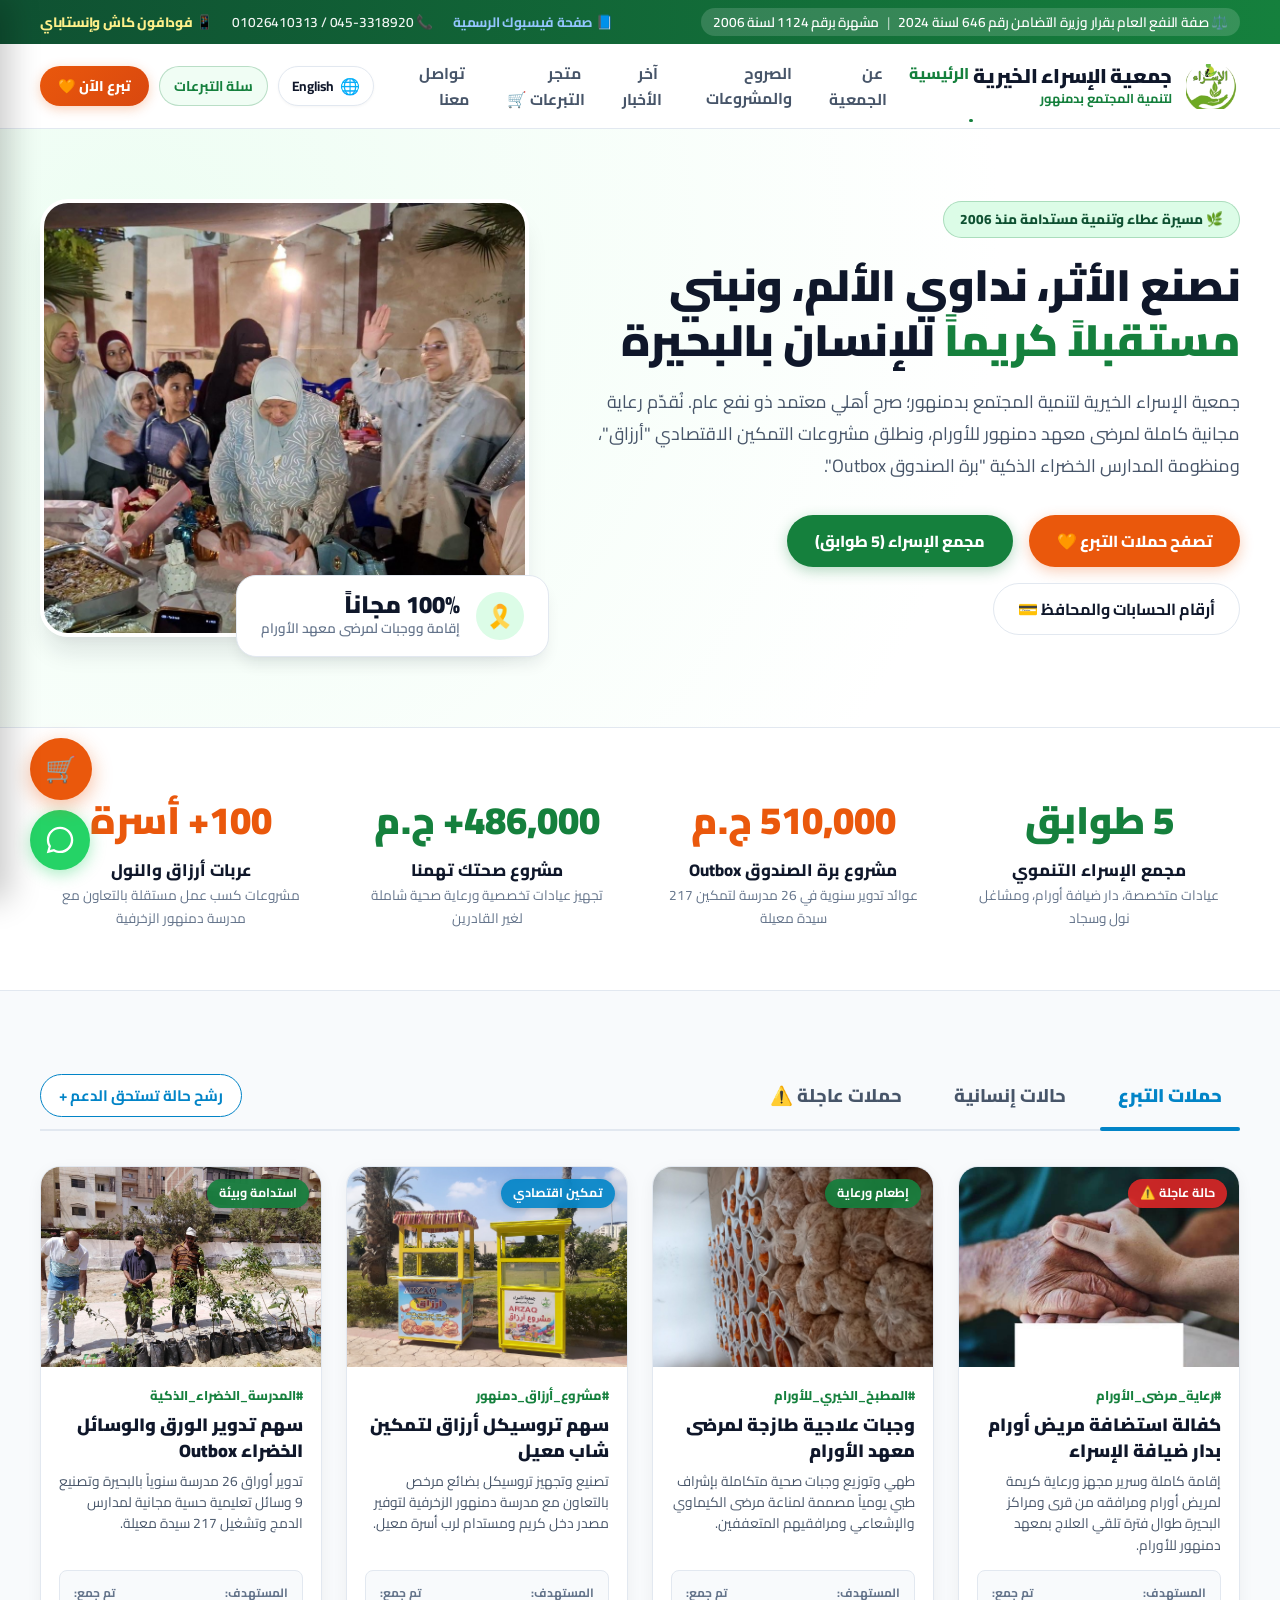
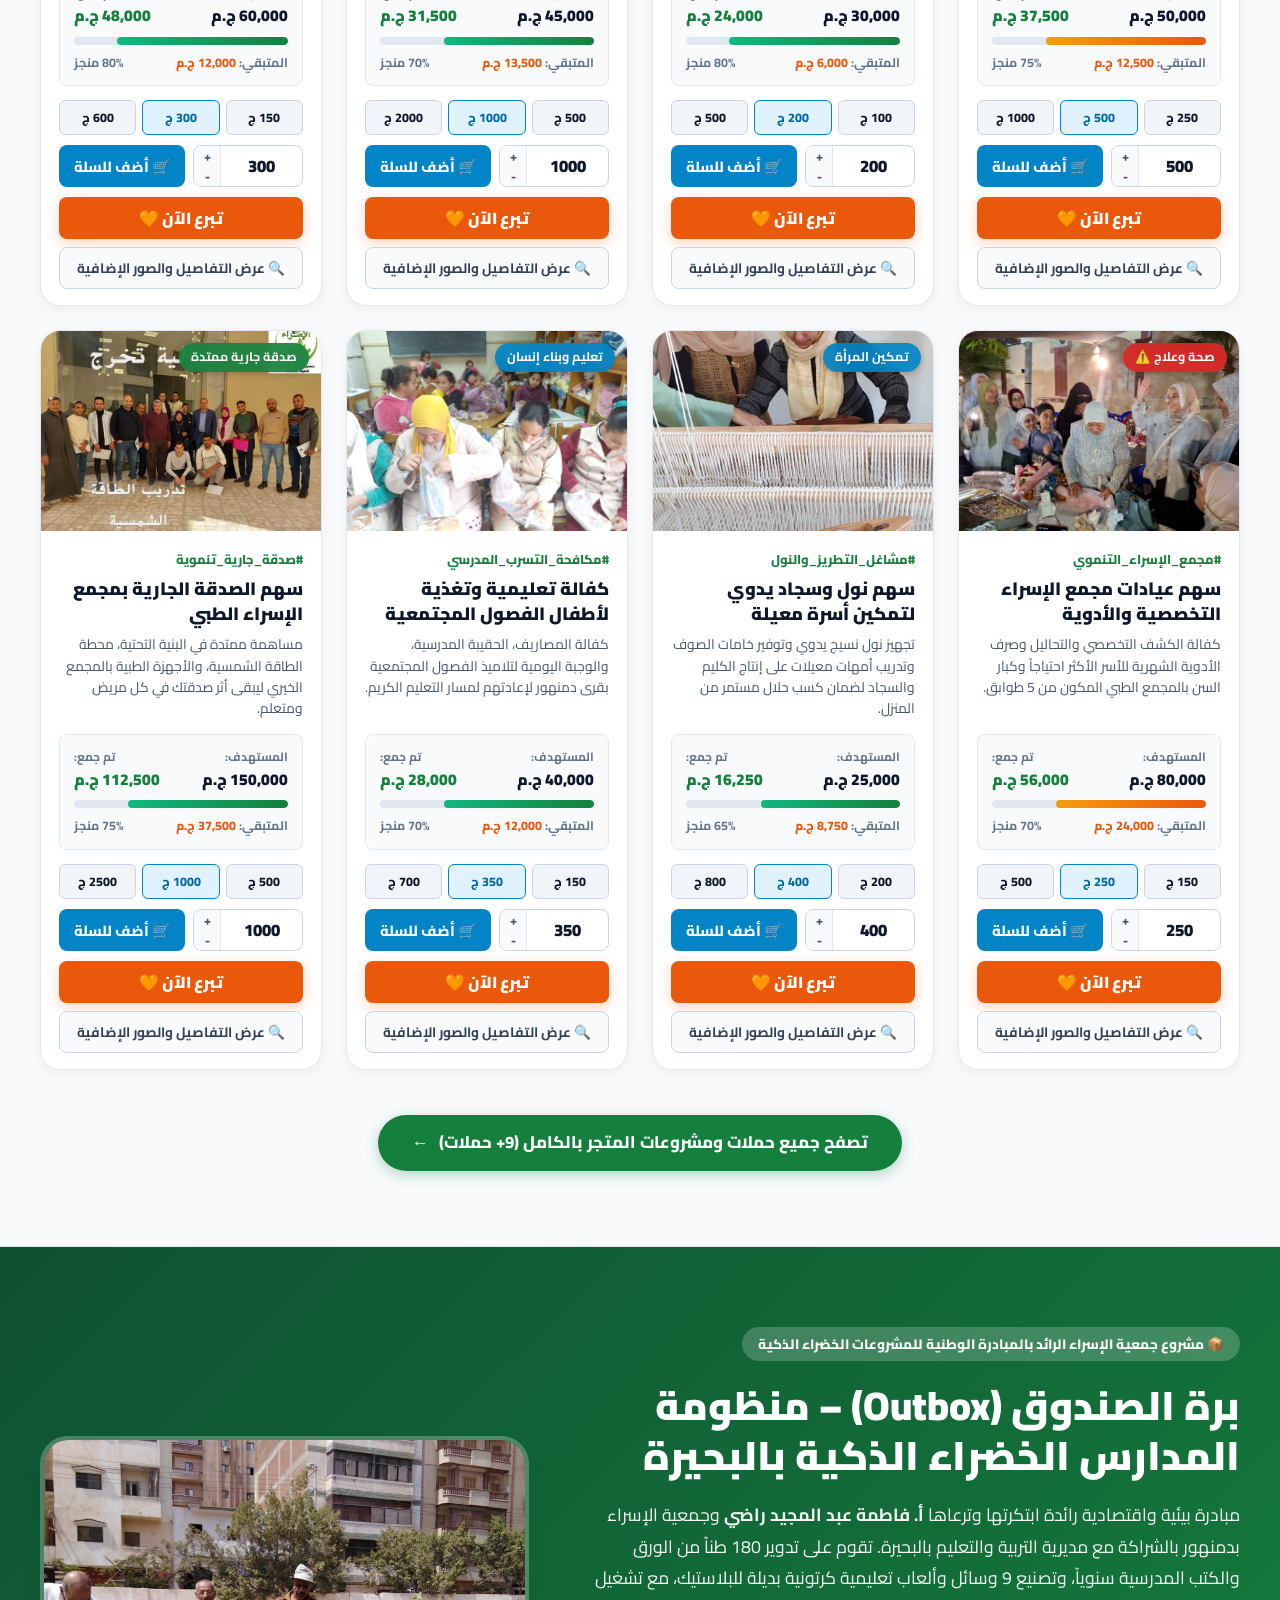
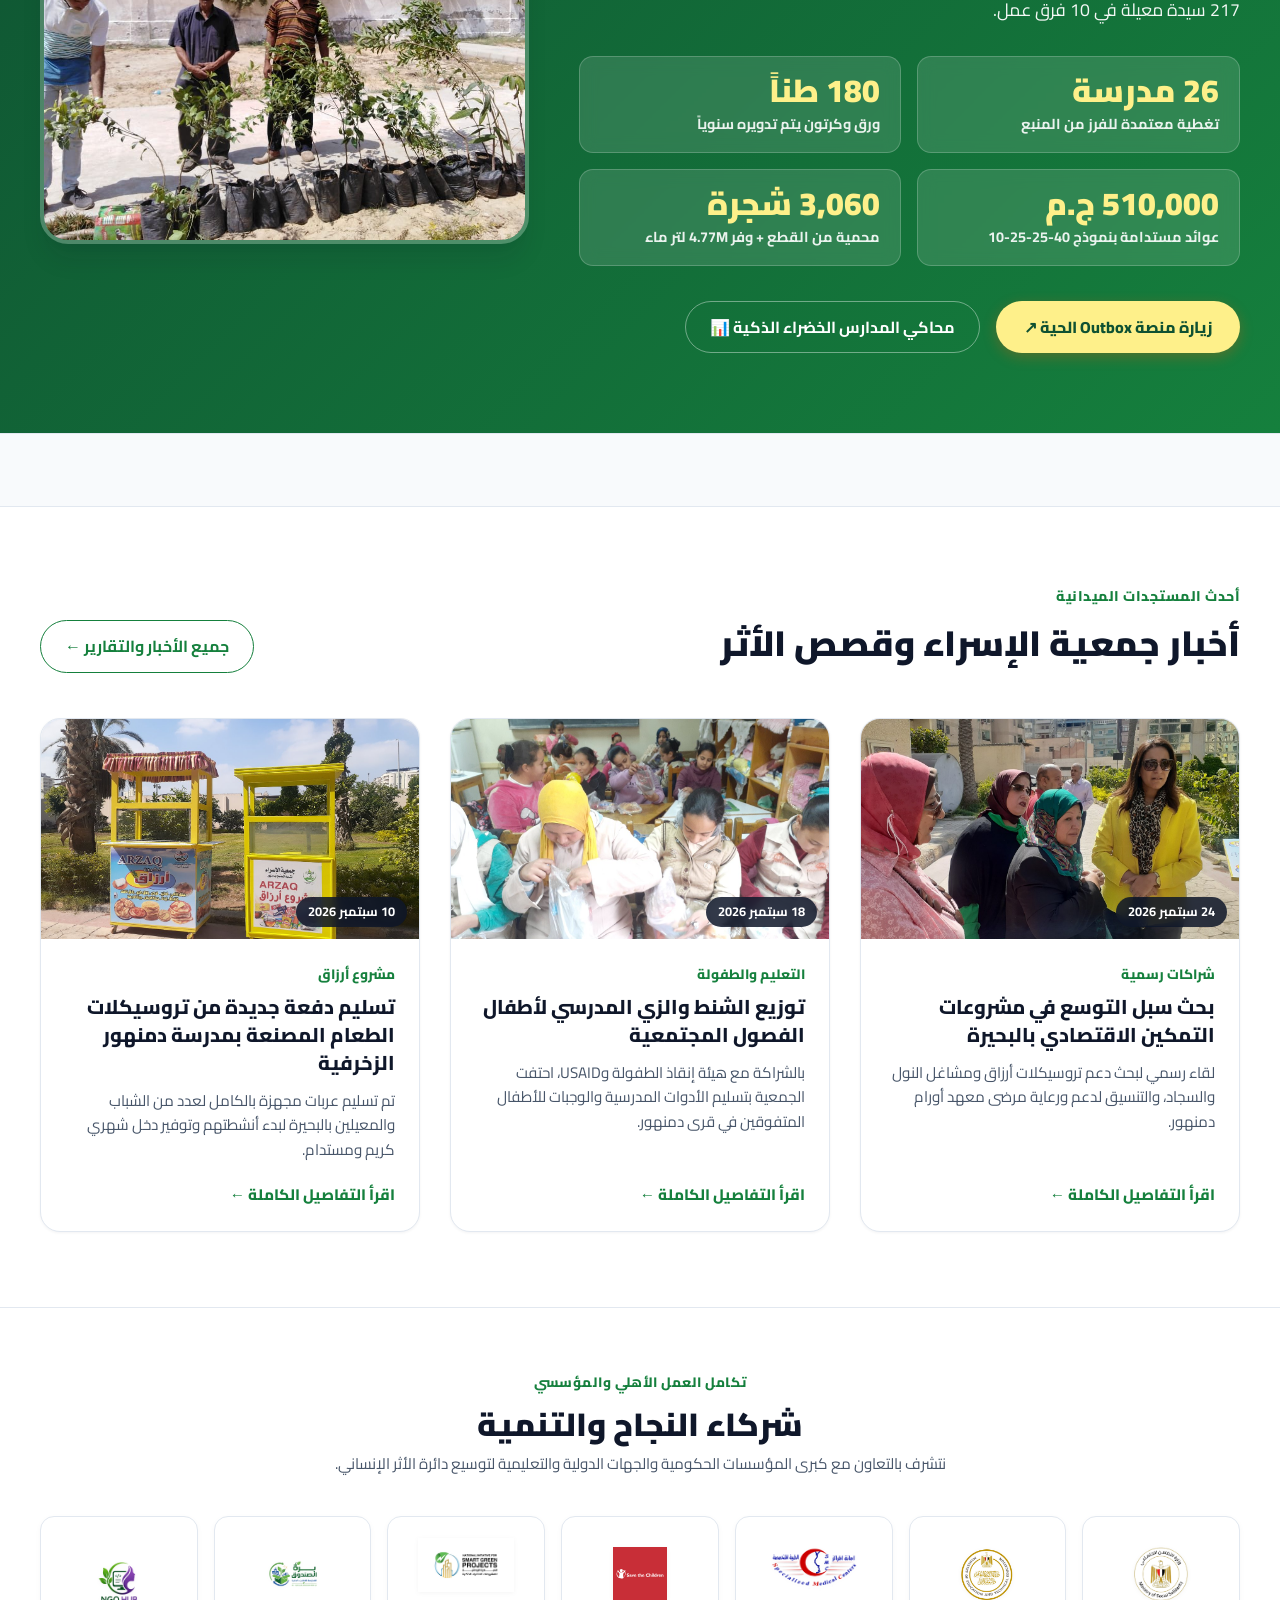
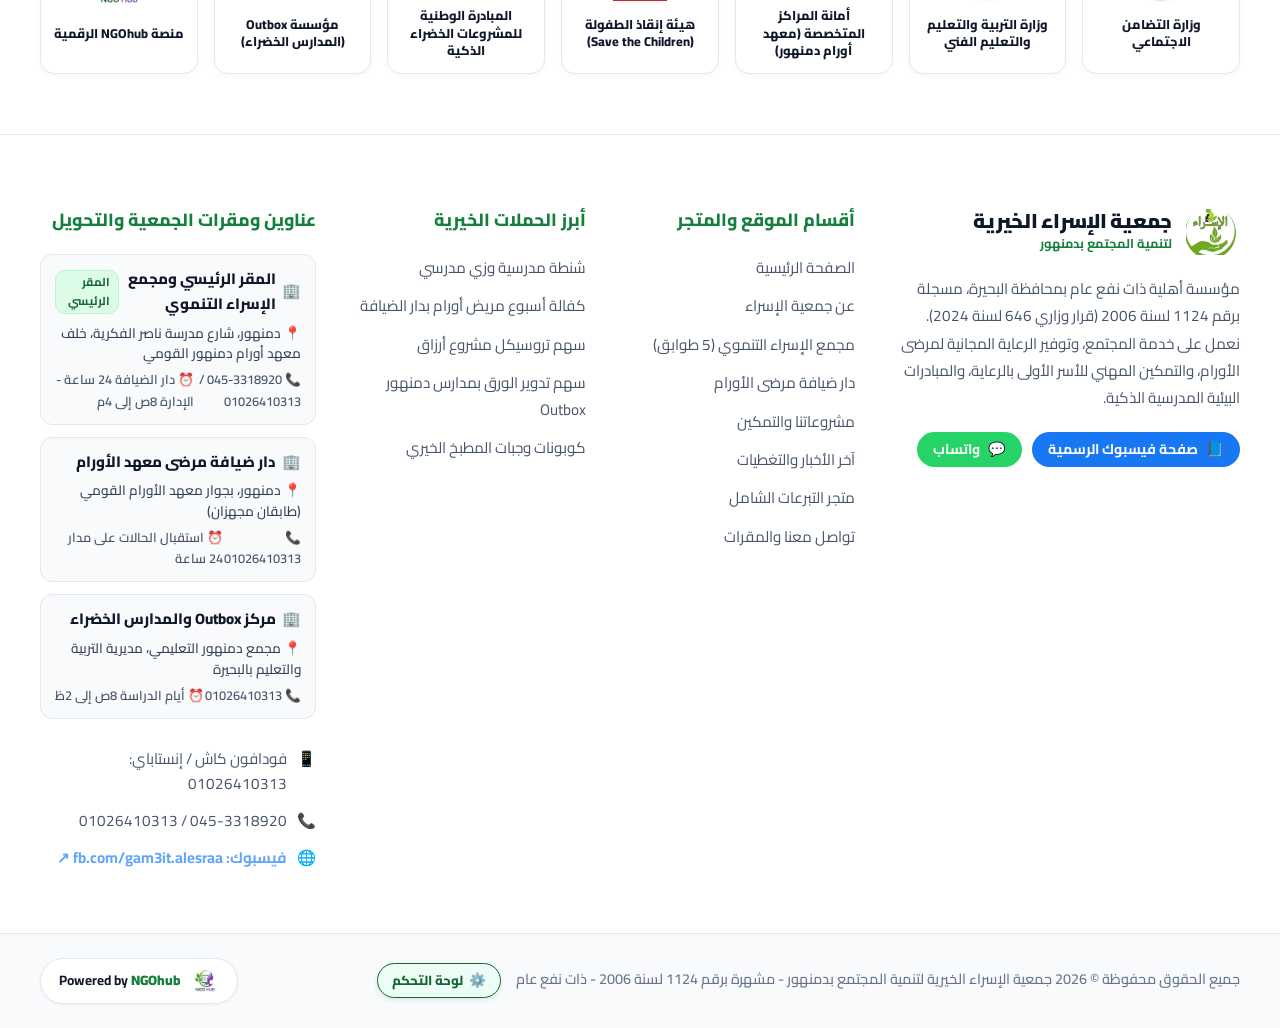
==== commit 6a7e3fd3: "fix(ui): center custom blocks and restrict donation channels strictly to Vodafone Cash and InstaPay" ====
--- a/index.html
+++ b/index.html
@@ -22,7 +22,7 @@
       <div class="top-bar-links">
         <a href="https://www.facebook.com/gam3it.alesraa" target="_blank" rel="noopener noreferrer" class="top-bar-link" style="color:#93C5FD; font-weight:700;">📘 صفحة فيسبوك الرسمية</a>
         <a href="tel:+20453318920" class="top-bar-link">📞 045-3318920 / 01026410313</a>
-        <a href="checkout.html" class="top-bar-link" style="color: #FEF08A; font-weight:800;" data-i18n="drawer.checkout">💳 الحسابات البنكية والمحافظ</a>
+        <a href="checkout.html" class="top-bar-link" style="color: #FEF08A; font-weight:800;" data-i18n="topbar.bankLink">📱 فودافون كاش وإنستاباي</a>
       </div>
     </div>
   </div>
@@ -103,7 +103,7 @@
         <a href="projects.html" data-i18n="nav.projects">مشروعات التمكين و Outbox</a>
         <a href="news.html" data-i18n="nav.news">آخر الأخبار والتغطيات</a>
         <a href="store.html" data-i18n="nav.store">متجر التبرعات 🛒</a>
-        <a href="checkout.html" data-i18n="topbar.bankLink">الحسابات البنكية والمحافظ</a>
+        <a href="checkout.html" data-i18n="drawer.checkout">فودافون كاش وإنستاباي 📱</a>
         <a href="contact.html" data-i18n="nav.contact">تواصل معنا والتدريب</a>
       </div>
       <div class="mobile-drawer-footer">
@@ -768,7 +768,7 @@
   </section>
 
   <!-- WordPress-like Dynamic Content Blocks Container -->
-  <section class="wp-custom-blocks-section" style="padding: 10px 0;">
+  <section class="wp-custom-blocks-section">
     <div class="container wp-custom-blocks-wrapper" data-page="home"></div>
   </section>
 
@@ -959,10 +959,6 @@
 
         <div style="margin-top:14px; padding-top:12px; border-top:1px solid rgba(255,255,255,0.12);">
           <div class="footer-contact-item">
-            <span>💳</span>
-            <span class="footer-bank-val">حساب بنك مصر: 123456789</span>
-          </div>
-          <div class="footer-contact-item">
             <span>📱</span>
             <span class="footer-vodafone-val">فودافون كاش / إنستاباي: 01026410313</span>
           </div>
--- a/style.css
+++ b/style.css
@@ -2586,8 +2586,15 @@
 /* ==========================================================================
    Frontend WordPress Rendered Blocks
    ========================================================================== */
+.wp-custom-blocks-section {
+  padding: 36px 0;
+  background: #F8FAFC;
+  border-top: 1px solid var(--border-color);
+  border-bottom: 1px solid var(--border-color);
+}
 .wp-custom-blocks-wrapper {
-  margin: 30px 0;
+  margin: 0 auto;
+  width: 100%;
 }
 .wp-custom-blocks-wrapper:empty {
   display: none !important;
@@ -2604,6 +2611,7 @@
   line-height: 1.8;
   font-size: 1.05rem;
   color: var(--text-main);
+  box-sizing: border-box;
 }
 .wp-rendered-text.highlight {
   border-right: 5px solid var(--brand-green);
@@ -2629,6 +2637,7 @@
   box-shadow: var(--shadow-md);
   border: 1px solid var(--border-color);
   background: #FFFFFF;
+  box-sizing: border-box;
 }
 .wp-rendered-image img {
   width: 100%;
@@ -2648,47 +2657,63 @@
 /* Rendered Content Card Block */
 .wp-rendered-card {
   background: #FFFFFF;
-  border-radius: var(--radius-lg);
+  border-radius: var(--radius-xl);
   border: 1px solid var(--border-color);
-  padding: 26px;
-  margin-bottom: 24px;
-  box-shadow: 0 4px 14px rgba(0,0,0,0.03);
-  display: flex;
-  gap: 20px;
-  align-items: center;
-  transition: all 0.25s ease;
+  border-right: 6px solid var(--brand-green);
+  padding: 28px 36px;
+  margin: 0 auto 24px;
+  box-shadow: 0 6px 20px rgba(0,0,0,0.04);
+  display: flex;
+  gap: 32px;
+  align-items: center;
+  justify-content: space-between;
+  width: 100%;
+  box-sizing: border-box;
+  transition: all 0.3s ease;
+}
+[dir="ltr"] .wp-rendered-card {
+  border-right: 1px solid var(--border-color);
+  border-left: 6px solid var(--brand-green);
 }
 .wp-rendered-card:hover {
   transform: translateY(-3px);
   border-color: var(--brand-green);
-  box-shadow: 0 8px 24px rgba(47,110,58,0.08);
+  box-shadow: 0 12px 32px rgba(47,110,58,0.1);
 }
 .wp-card-media {
-  width: 140px;
-  height: 140px;
-  border-radius: 12px;
+  width: 220px;
+  height: 160px;
+  border-radius: var(--radius-lg);
   overflow: hidden;
   flex-shrink: 0;
+  box-shadow: 0 2px 10px rgba(0,0,0,0.06);
 }
 .wp-card-media img {
   width: 100%;
   height: 100%;
   object-fit: cover;
+  display: block;
+  transition: transform 0.4s ease;
+}
+.wp-rendered-card:hover .wp-card-media img {
+  transform: scale(1.05);
 }
 .wp-card-info {
   flex-grow: 1;
+  min-width: 0;
 }
 .wp-card-title {
-  font-size: 1.25rem;
-  font-weight: 800;
-  margin: 0 0 6px;
+  font-size: 1.4rem;
+  font-weight: 800;
+  margin: 0 0 8px;
   color: var(--text-main);
+  line-height: 1.35;
 }
 .wp-card-desc {
-  font-size: 0.95rem;
+  font-size: 1.02rem;
   color: var(--text-muted);
-  line-height: 1.6;
-  margin: 0 0 14px;
+  line-height: 1.7;
+  margin: 0 0 16px;
 }
 
 /* Rendered Heading Block */
@@ -2722,11 +2747,16 @@
 @media (max-width: 768px) {
   .wp-rendered-card {
     flex-direction: column;
-    align-items: flex-start;
+    align-items: stretch;
+    padding: 20px;
+    gap: 18px;
   }
   .wp-card-media {
     width: 100%;
-    height: 180px;
+    height: 190px;
+  }
+  .wp-card-title {
+    font-size: 1.25rem;
   }
 }
 
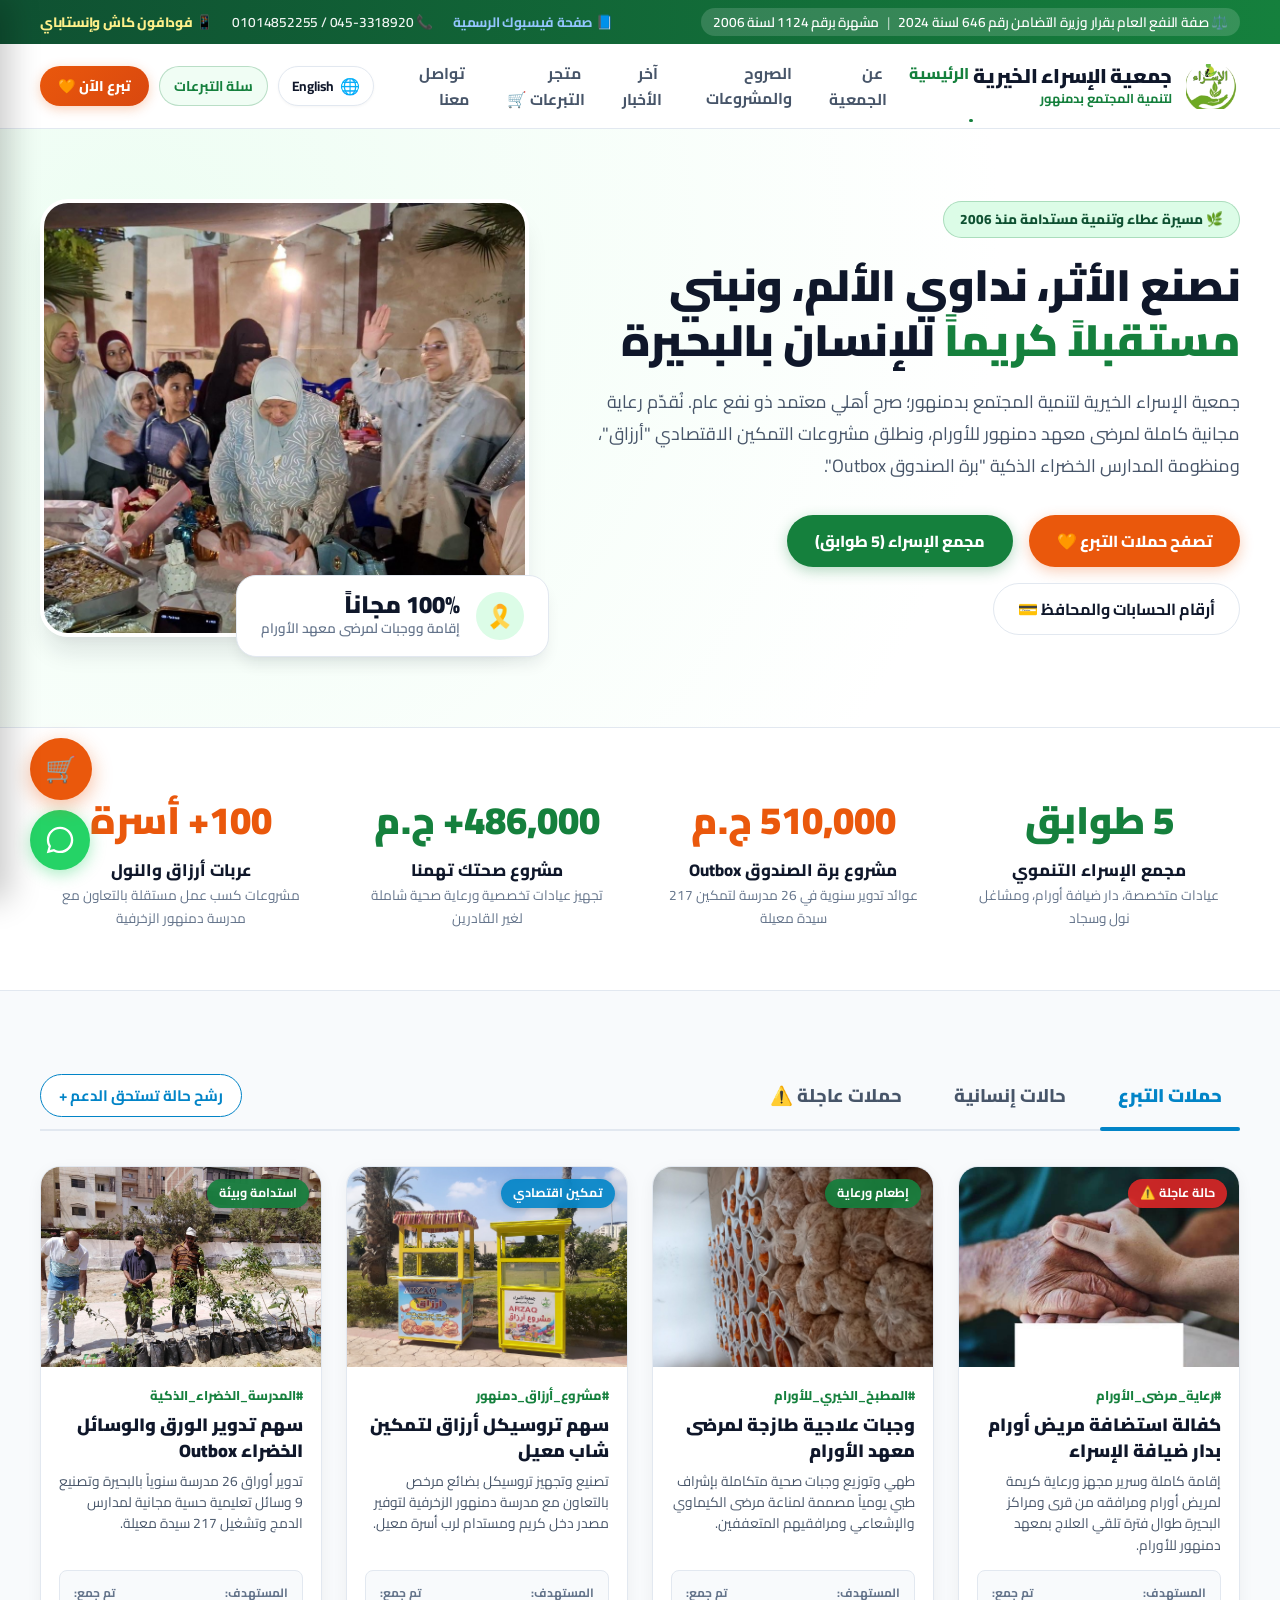
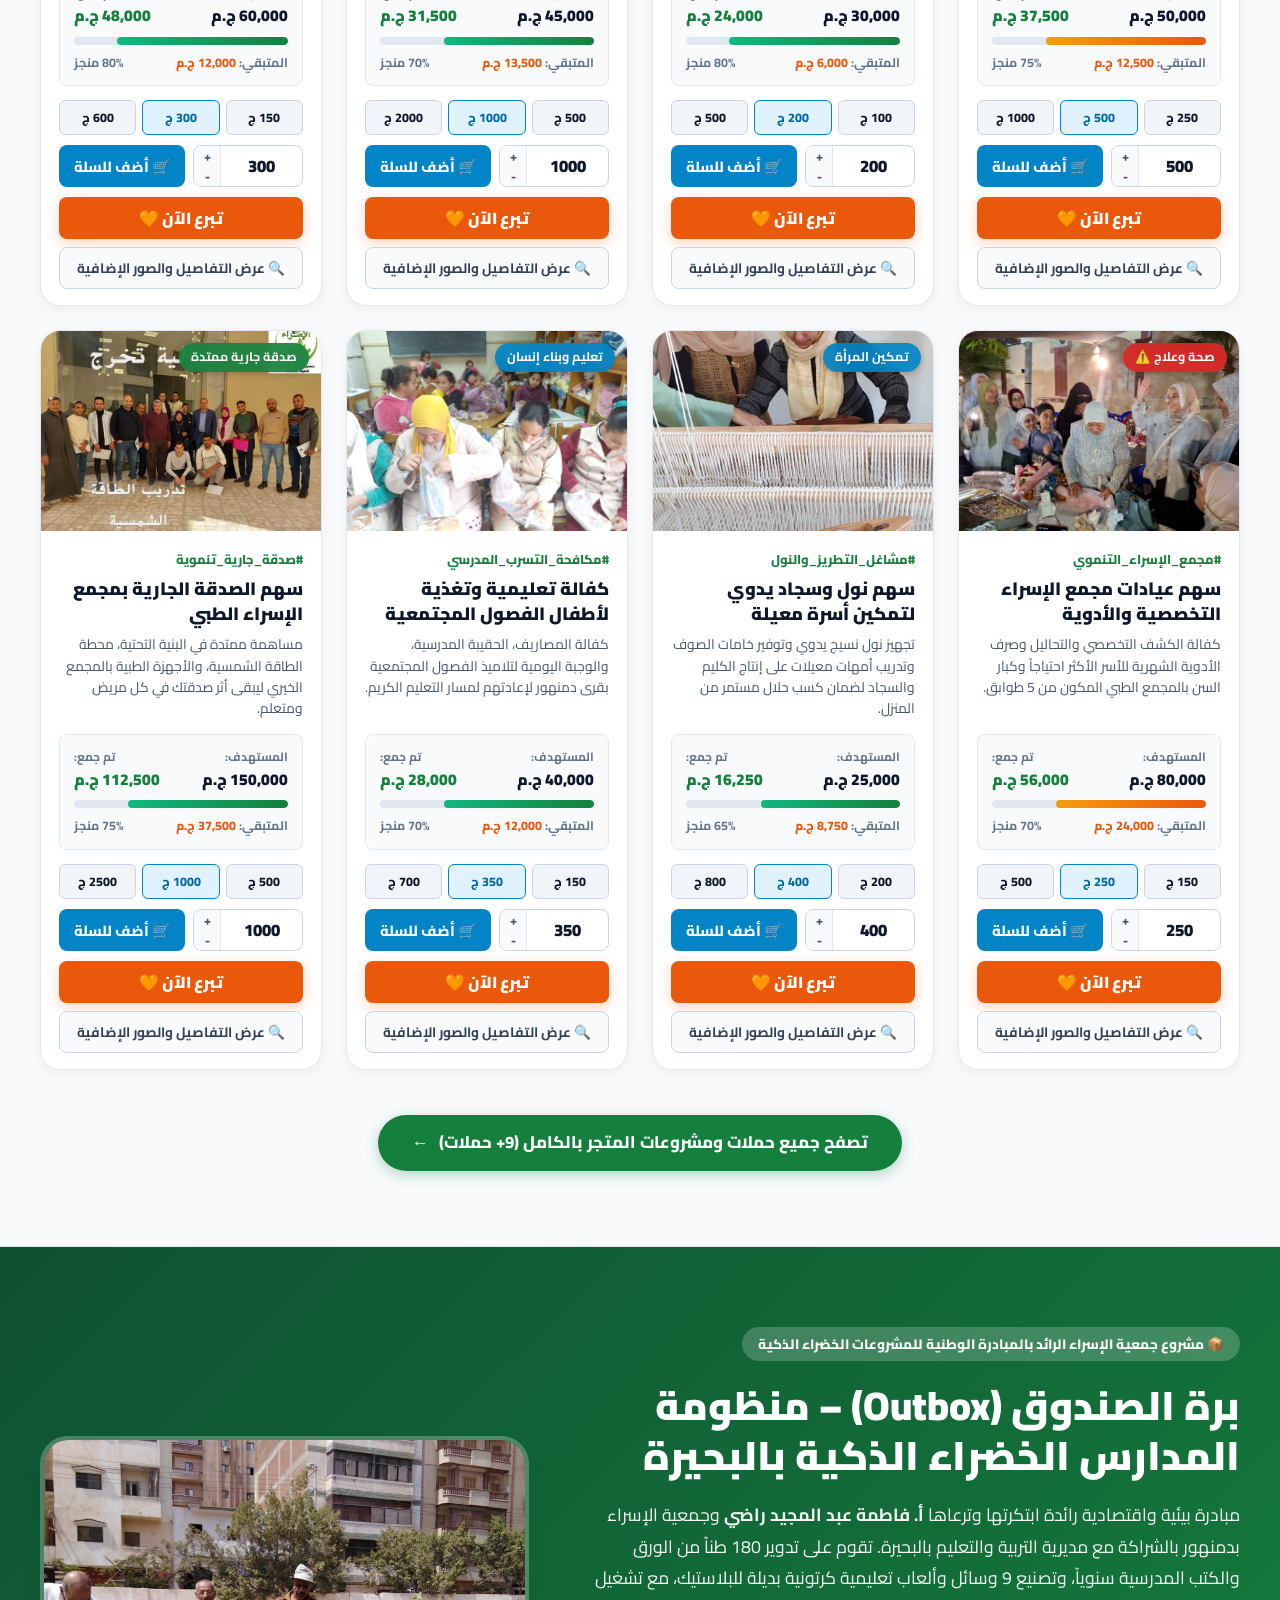
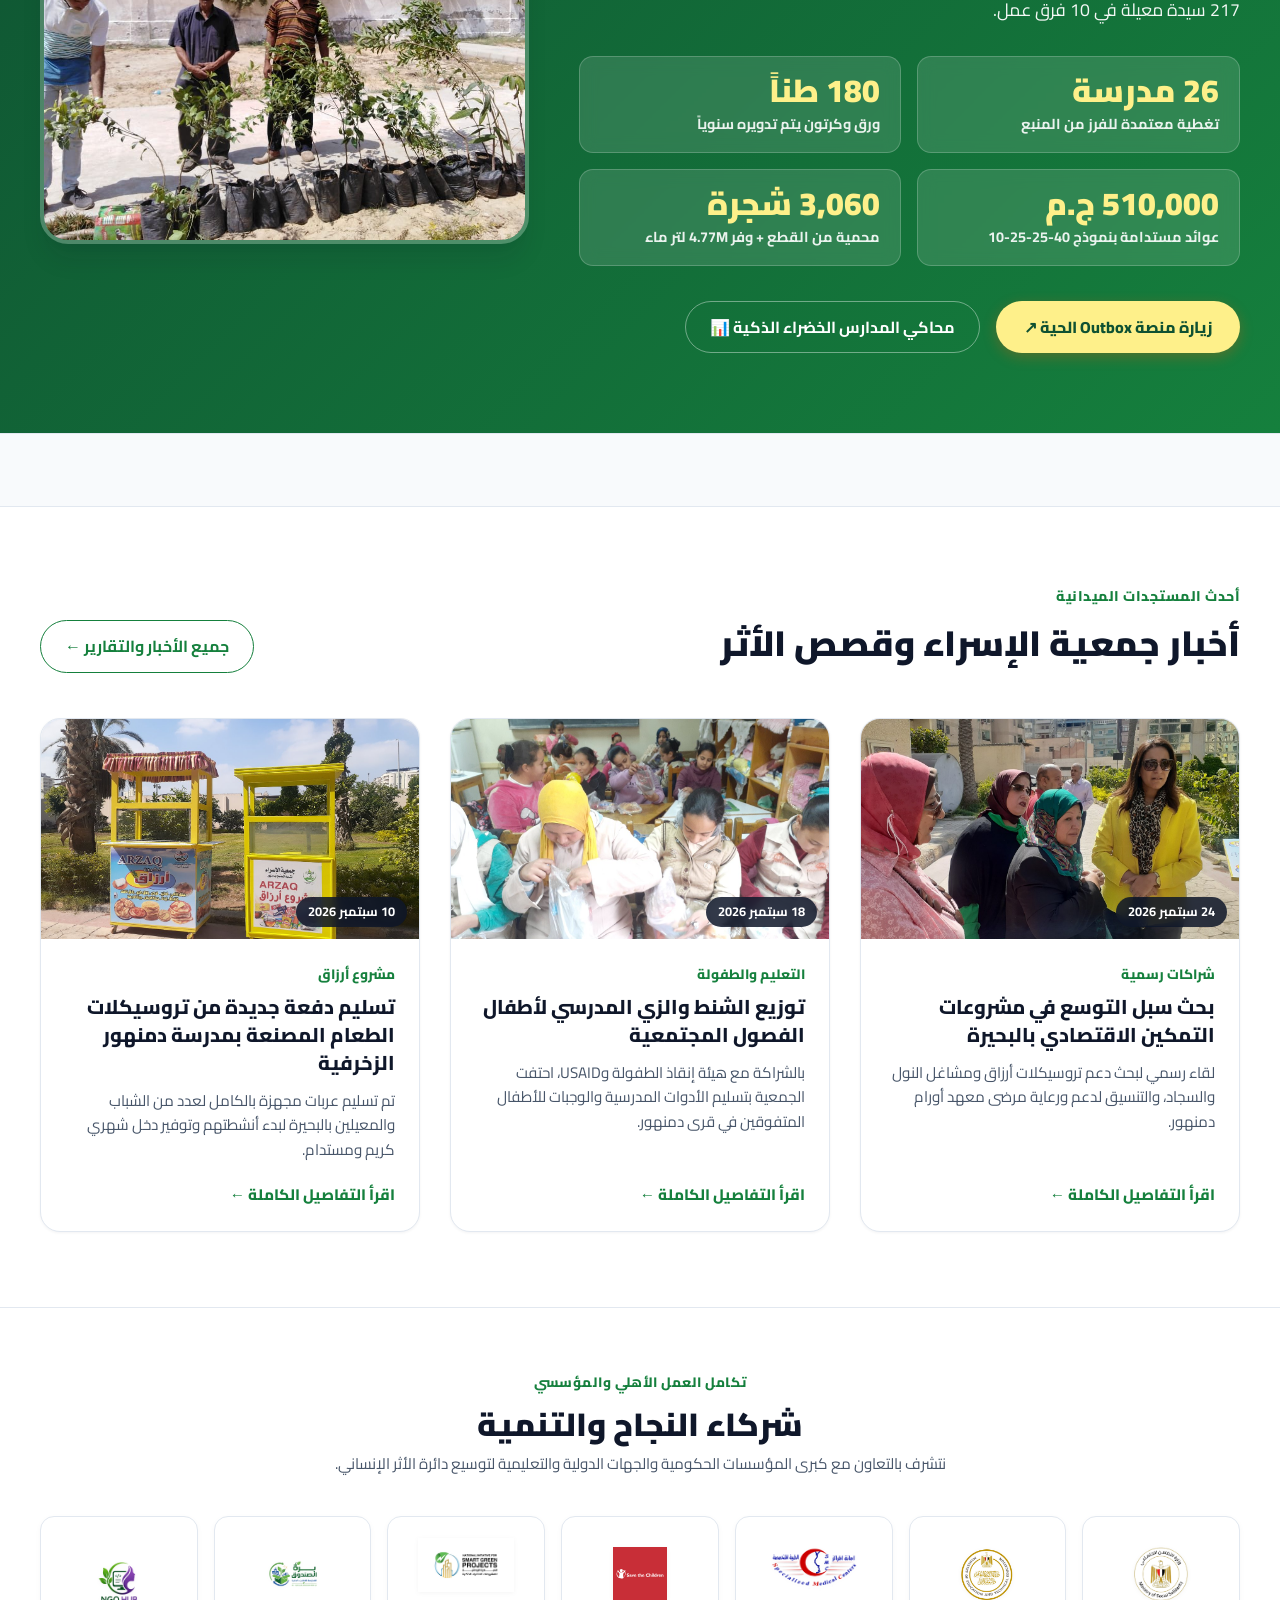
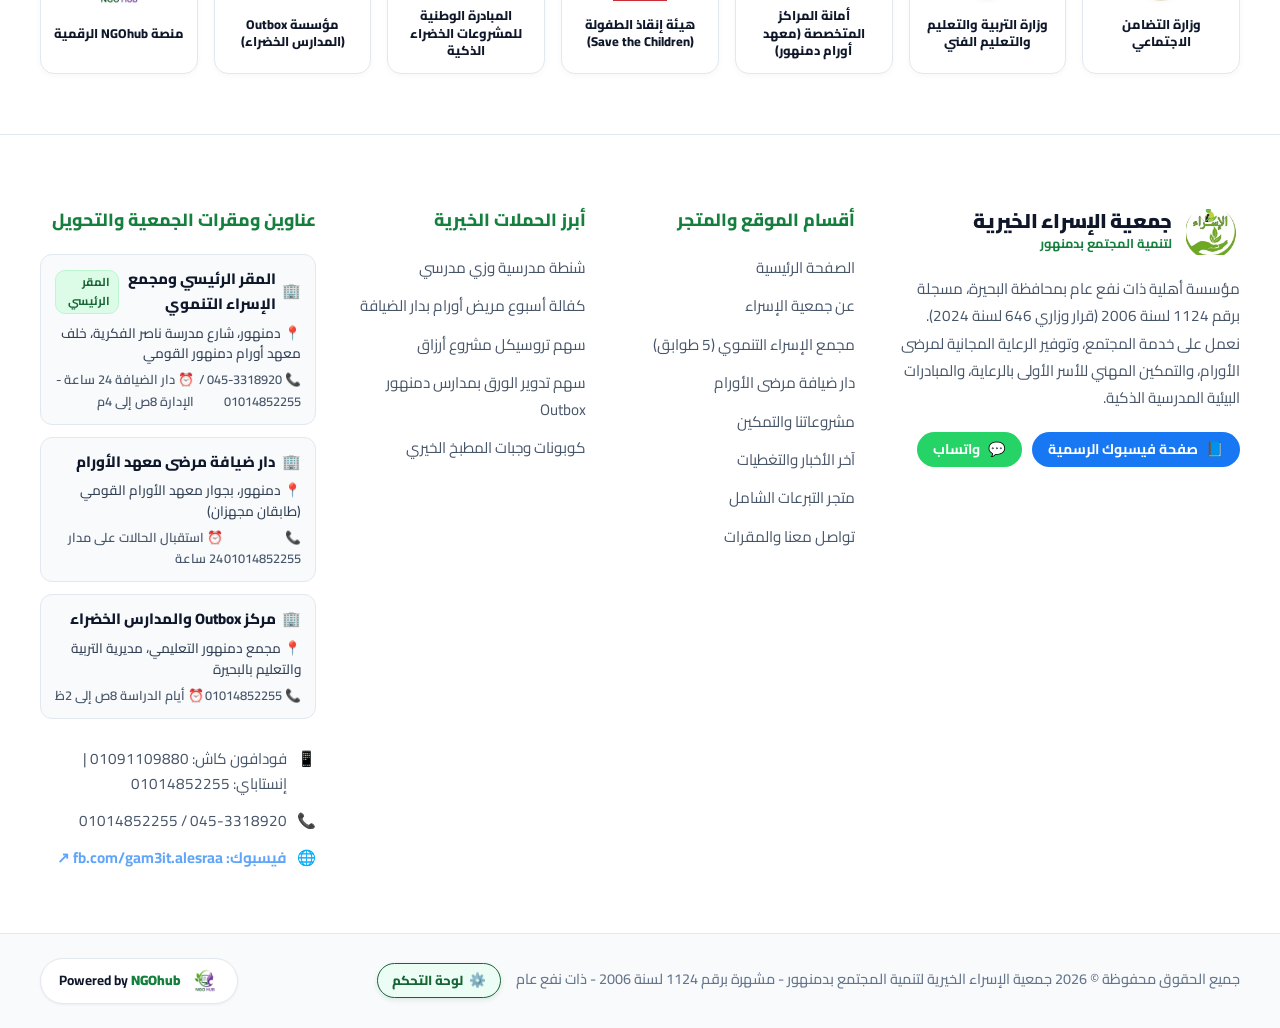
==== commit 7f6a5f12: "fix(contact): update official WhatsApp, Vodafone Cash, and InstaPay numbers across platform" ====
--- a/index.html
+++ b/index.html
@@ -21,7 +21,7 @@
       </div>
       <div class="top-bar-links">
         <a href="https://www.facebook.com/gam3it.alesraa" target="_blank" rel="noopener noreferrer" class="top-bar-link" style="color:#93C5FD; font-weight:700;">📘 صفحة فيسبوك الرسمية</a>
-        <a href="tel:+20453318920" class="top-bar-link">📞 045-3318920 / 01026410313</a>
+        <a href="tel:+20453318920" class="top-bar-link">📞 045-3318920 / 01014852255</a>
         <a href="checkout.html" class="top-bar-link" style="color: #FEF08A; font-weight:800;" data-i18n="topbar.bankLink">📱 فودافون كاش وإنستاباي</a>
       </div>
     </div>
@@ -909,7 +909,7 @@
           <a href="https://www.facebook.com/gam3it.alesraa" target="_blank" rel="noopener noreferrer" style="display:inline-flex; align-items:center; gap:8px; background:#1877F2; color:#FFFFFF; padding:6px 16px; border-radius:20px; text-decoration:none; font-size:0.88rem; font-weight:700;">
             <span>📘</span> <span>صفحة فيسبوك الرسمية</span>
           </a>
-          <a href="https://wa.me/201026410313" target="_blank" rel="noopener noreferrer" style="display:inline-flex; align-items:center; gap:8px; background:#25D366; color:#FFFFFF; padding:6px 16px; border-radius:20px; text-decoration:none; font-size:0.88rem; font-weight:700;">
+          <a href="https://wa.me/201014852255" target="_blank" rel="noopener noreferrer" style="display:inline-flex; align-items:center; gap:8px; background:#25D366; color:#FFFFFF; padding:6px 16px; border-radius:20px; text-decoration:none; font-size:0.88rem; font-weight:700;">
             <span>💬</span> <span>واتساب</span>
           </a>
         </div>
@@ -960,11 +960,11 @@
         <div style="margin-top:14px; padding-top:12px; border-top:1px solid rgba(255,255,255,0.12);">
           <div class="footer-contact-item">
             <span>📱</span>
-            <span class="footer-vodafone-val">فودافون كاش / إنستاباي: 01026410313</span>
+            <span class="footer-vodafone-val">فودافون كاش: 01091109880 | إنستاباي: 01014852255</span>
           </div>
           <div class="footer-contact-item">
             <span>📞</span>
-            <a href="tel:+20453318920" class="footer-phone-val" style="color: inherit;">045-3318920 / 01026410313</a>
+            <a href="tel:+20453318920" class="footer-phone-val" style="color: inherit;">045-3318920 / 01014852255</a>
           </div>
           <div class="footer-contact-item">
             <span>🌐</span>
@@ -1053,7 +1053,7 @@
   </div>
 
   <!-- Floating WhatsApp Button -->
-  <a href="https://wa.me/201000000000?text=%D8%A7%D9%84%D8%B3%D9%84%D8%A7%D9%85%20%D8%B9%D9%84%D9%8A%D9%83%D9%85%D8%8C%20%D8%A3%D8%B1%D8%BA%D8%A8%20%D9%81%D9%8A%20%D8%A7%D9%84%D8%A7%D8%B3%D8%AA%D9%81%D8%B3%D8%A7%D8%B1%20%D8%B9%D9%86%20%D8%AD%D9%85%D9%84%D8%A7%D8%AA%20%D8%A7%D9%84%D8%AA%D8%A8%D8%B1%D8%B9%20%D9%88%D8%AE%D8%AF%D9%85%D8%A7%D8%AA%20%D8%AC%D9%85%D8%B9%D9%8A%D8%A9%20%D8%A7%D9%84%D8%A5%D8%B3%D8%B1%D8%A7%D8%A1" class="whatsapp-float-btn" target="_blank" aria-label="تواصل مباشر عبر واتساب" title="تواصل عبر واتساب">
+  <a href="https://wa.me/201014852255?text=%D8%A7%D9%84%D8%B3%D9%84%D8%A7%D9%85%20%D8%B9%D9%84%D9%8A%D9%83%D9%85%D8%8C%20%D8%A3%D8%B1%D8%BA%D8%A8%20%D9%81%D9%8A%20%D8%A7%D9%84%D8%A7%D8%B3%D8%AA%D9%81%D8%B3%D8%A7%D8%B1%20%D8%B9%D9%86%20%D8%AD%D9%85%D9%84%D8%A7%D8%AA%20%D8%A7%D9%84%D8%AA%D8%A8%D8%B1%D8%B9%20%D9%88%D8%AE%D8%AF%D9%85%D8%A7%D8%AA%20%D8%AC%D9%85%D8%B9%D9%8A%D8%A9%20%D8%A7%D9%84%D8%A5%D8%B3%D8%B1%D8%A7%D8%A1" class="whatsapp-float-btn" target="_blank" aria-label="تواصل مباشر عبر واتساب" title="تواصل عبر واتساب">
     <svg width="32" height="32" viewBox="0 0 24 24" fill="currentColor">
       <path d="M12.04 2c-5.46 0-9.91 4.45-9.91 9.91 0 1.75.46 3.45 1.32 4.95L2.05 22l5.25-1.38c1.45.79 3.08 1.21 4.74 1.21 5.46 0 9.91-4.45 9.91-9.91 0-2.65-1.03-5.14-2.9-7.01A9.816 9.816 0 0 0 12.04 2zm.01 18.06c-1.48 0-2.93-.4-4.2-1.15l-.3-.18-3.12.82.83-3.04-.2-.31a8.106 8.106 0 0 1-1.24-4.29c0-4.51 3.67-8.18 8.18-8.18 2.18 0 4.24.85 5.78 2.39 1.54 1.54 2.39 3.6 2.38 5.78-.01 4.51-3.68 8.16-8.2 8.16z"/>
     </svg>
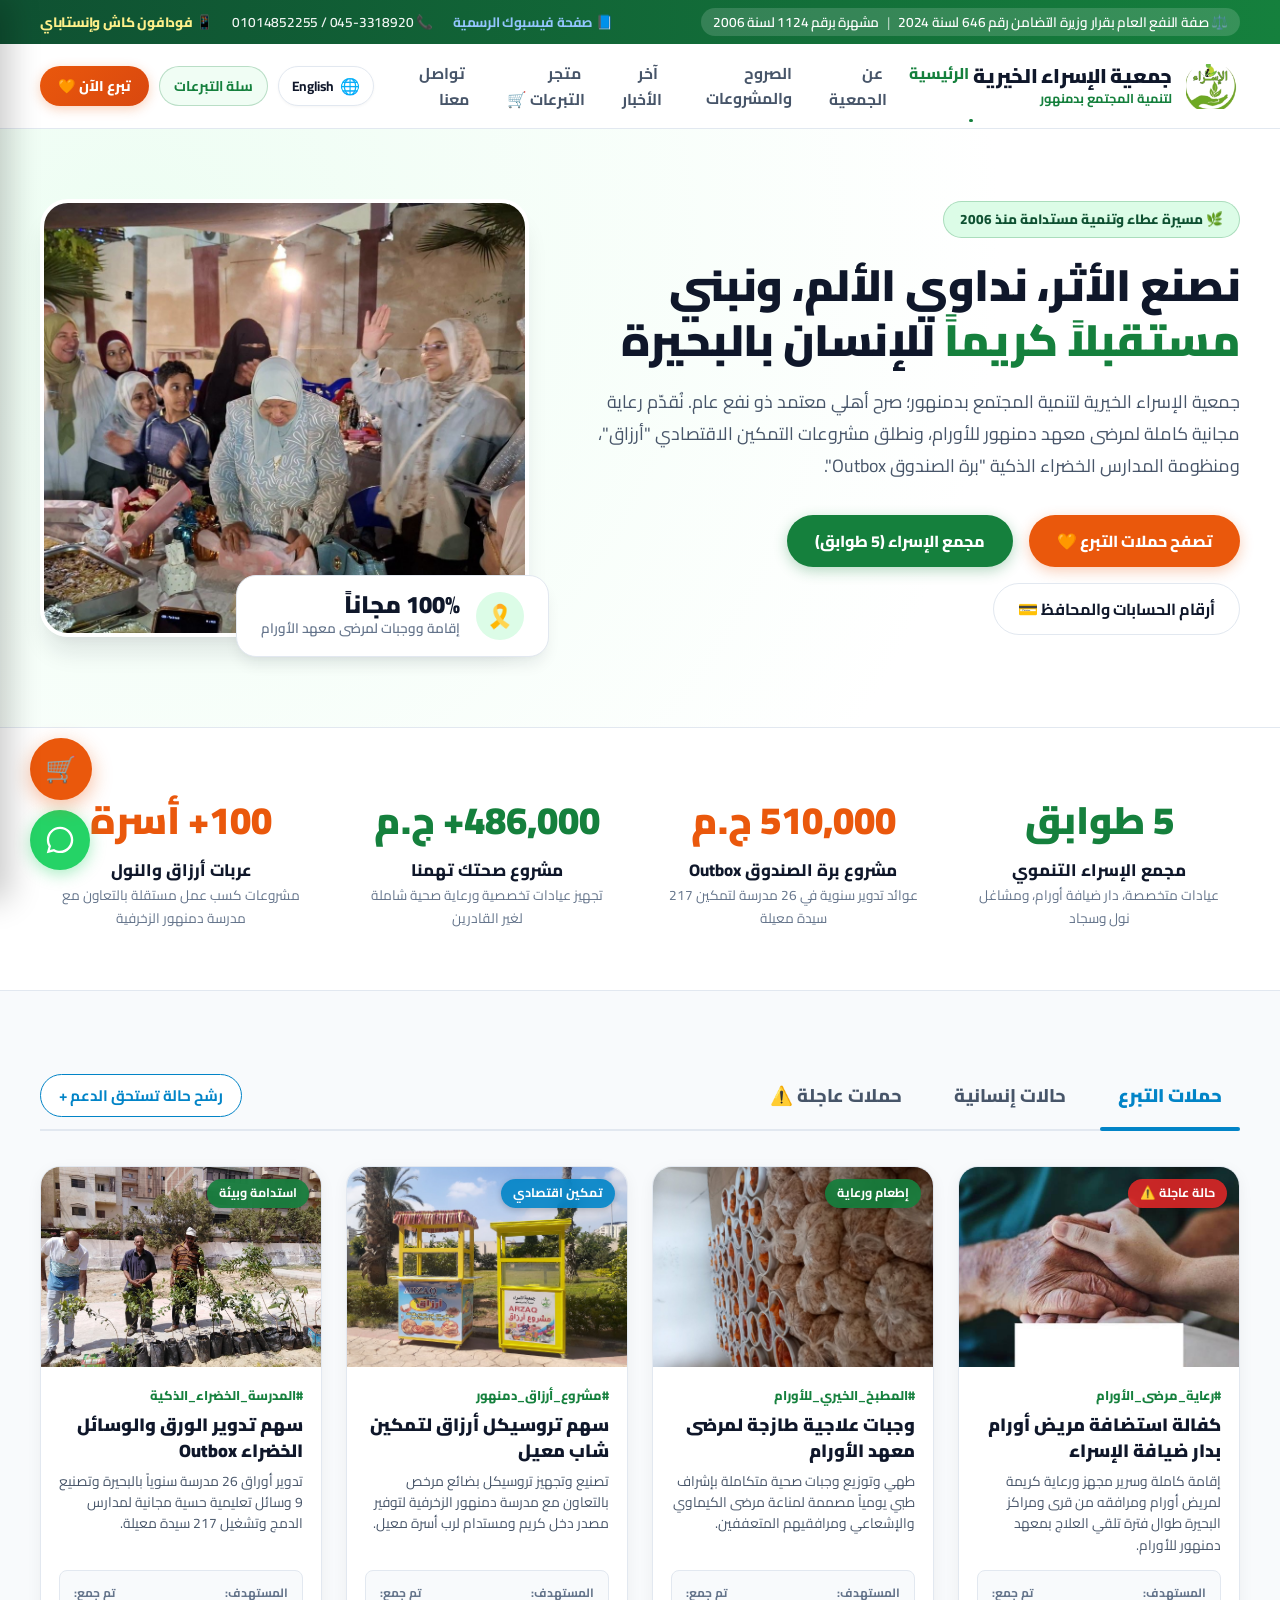
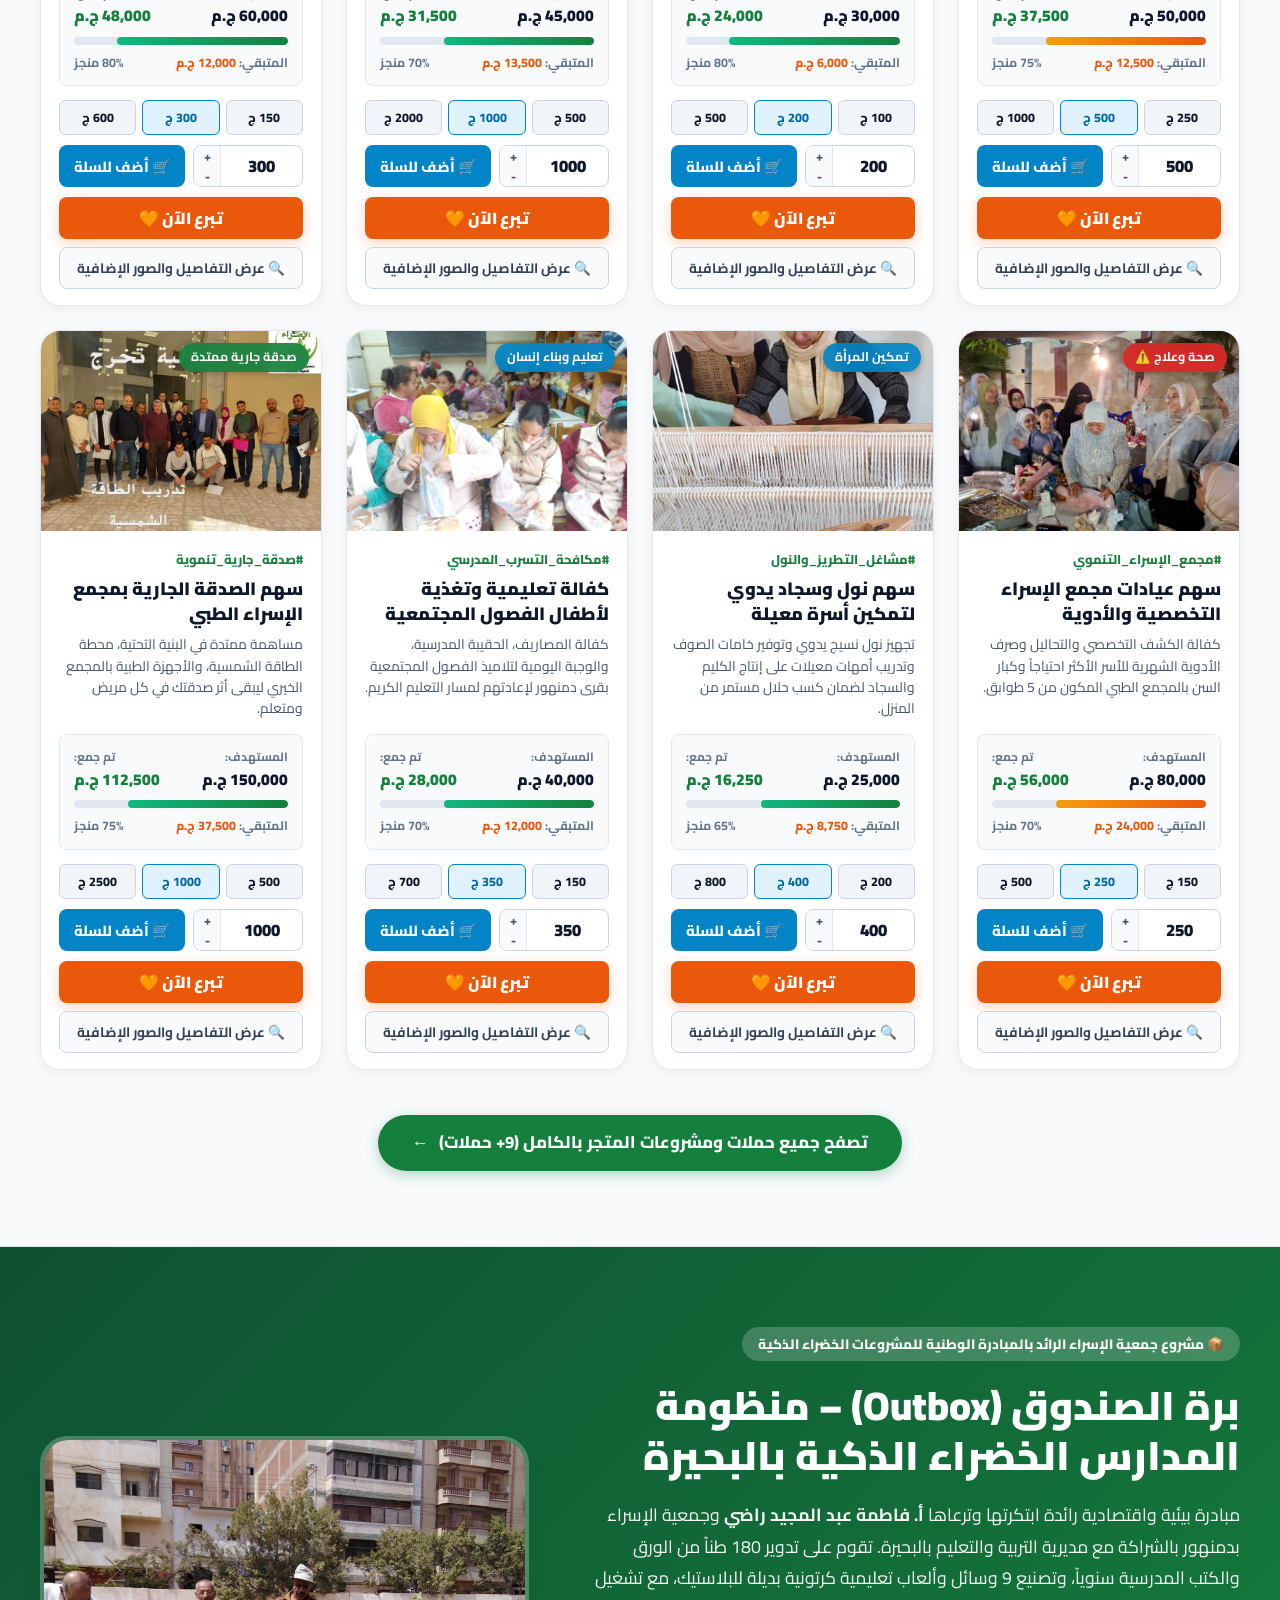
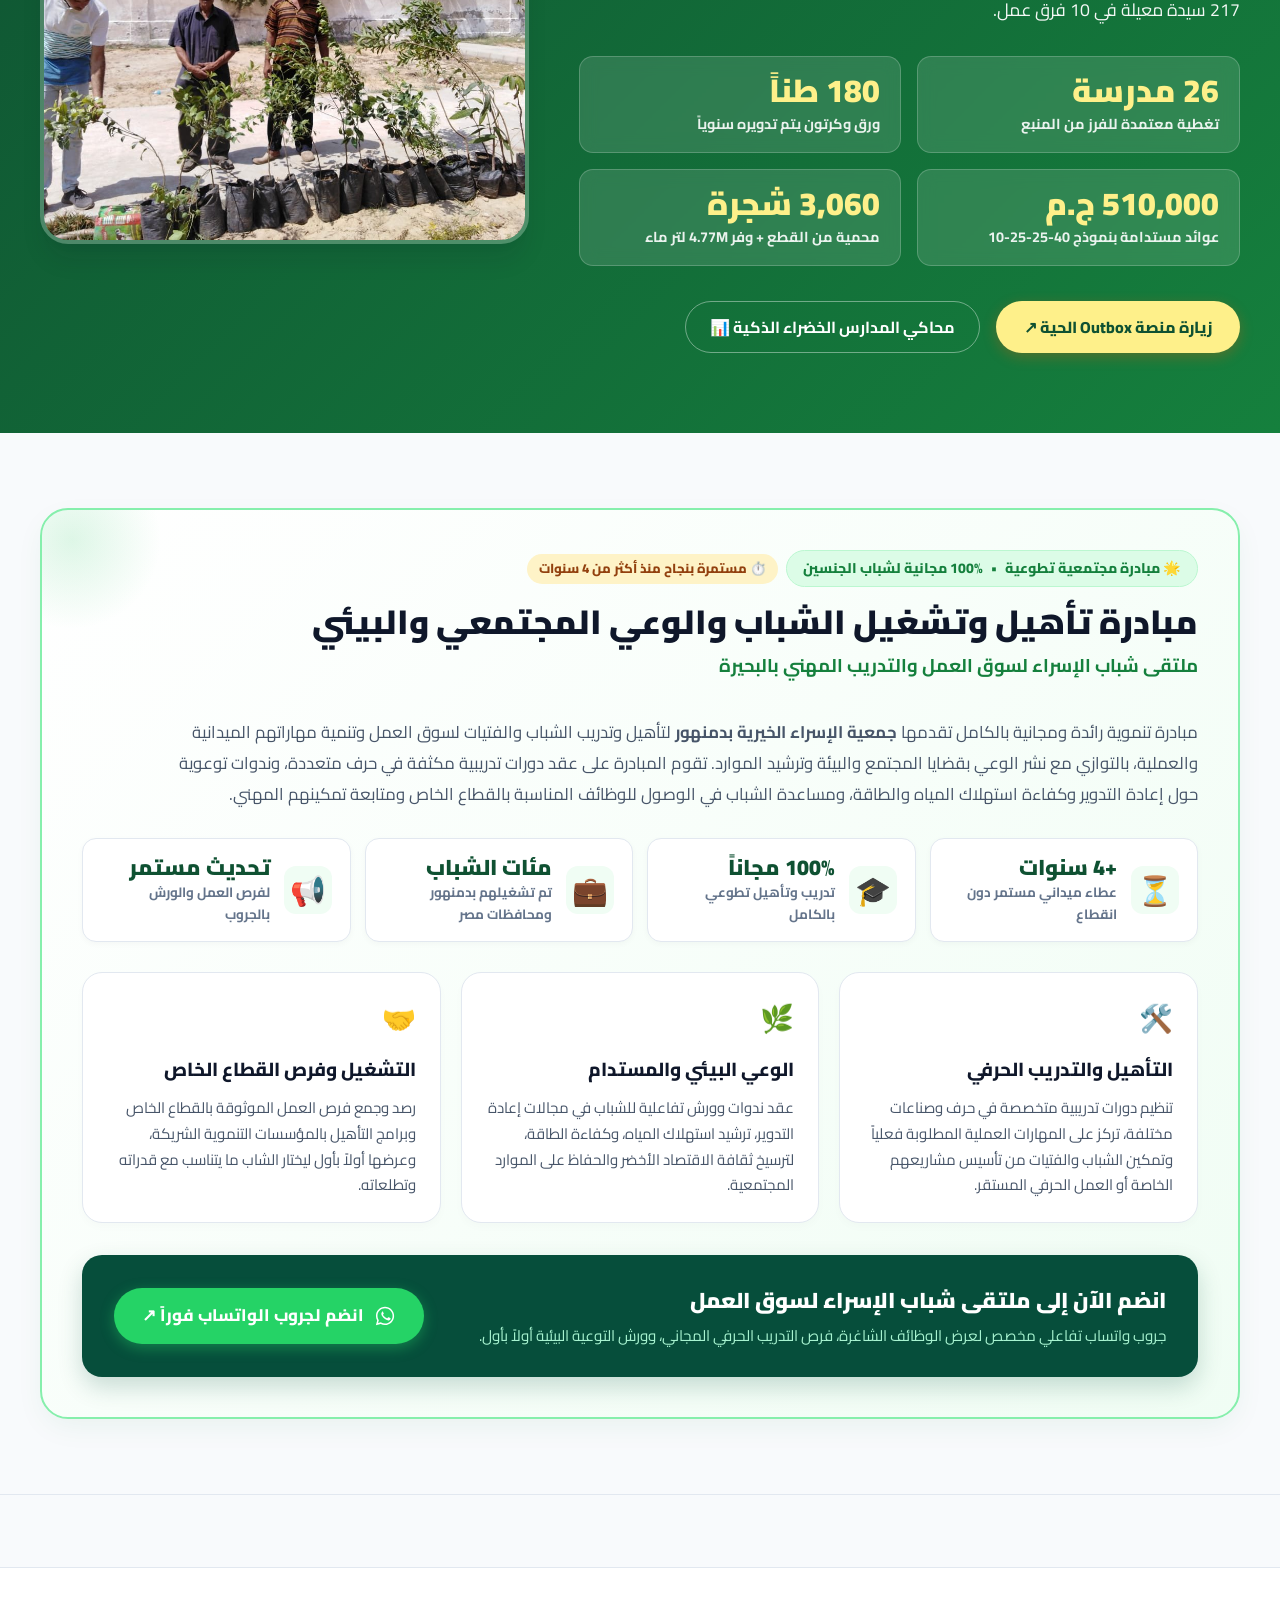
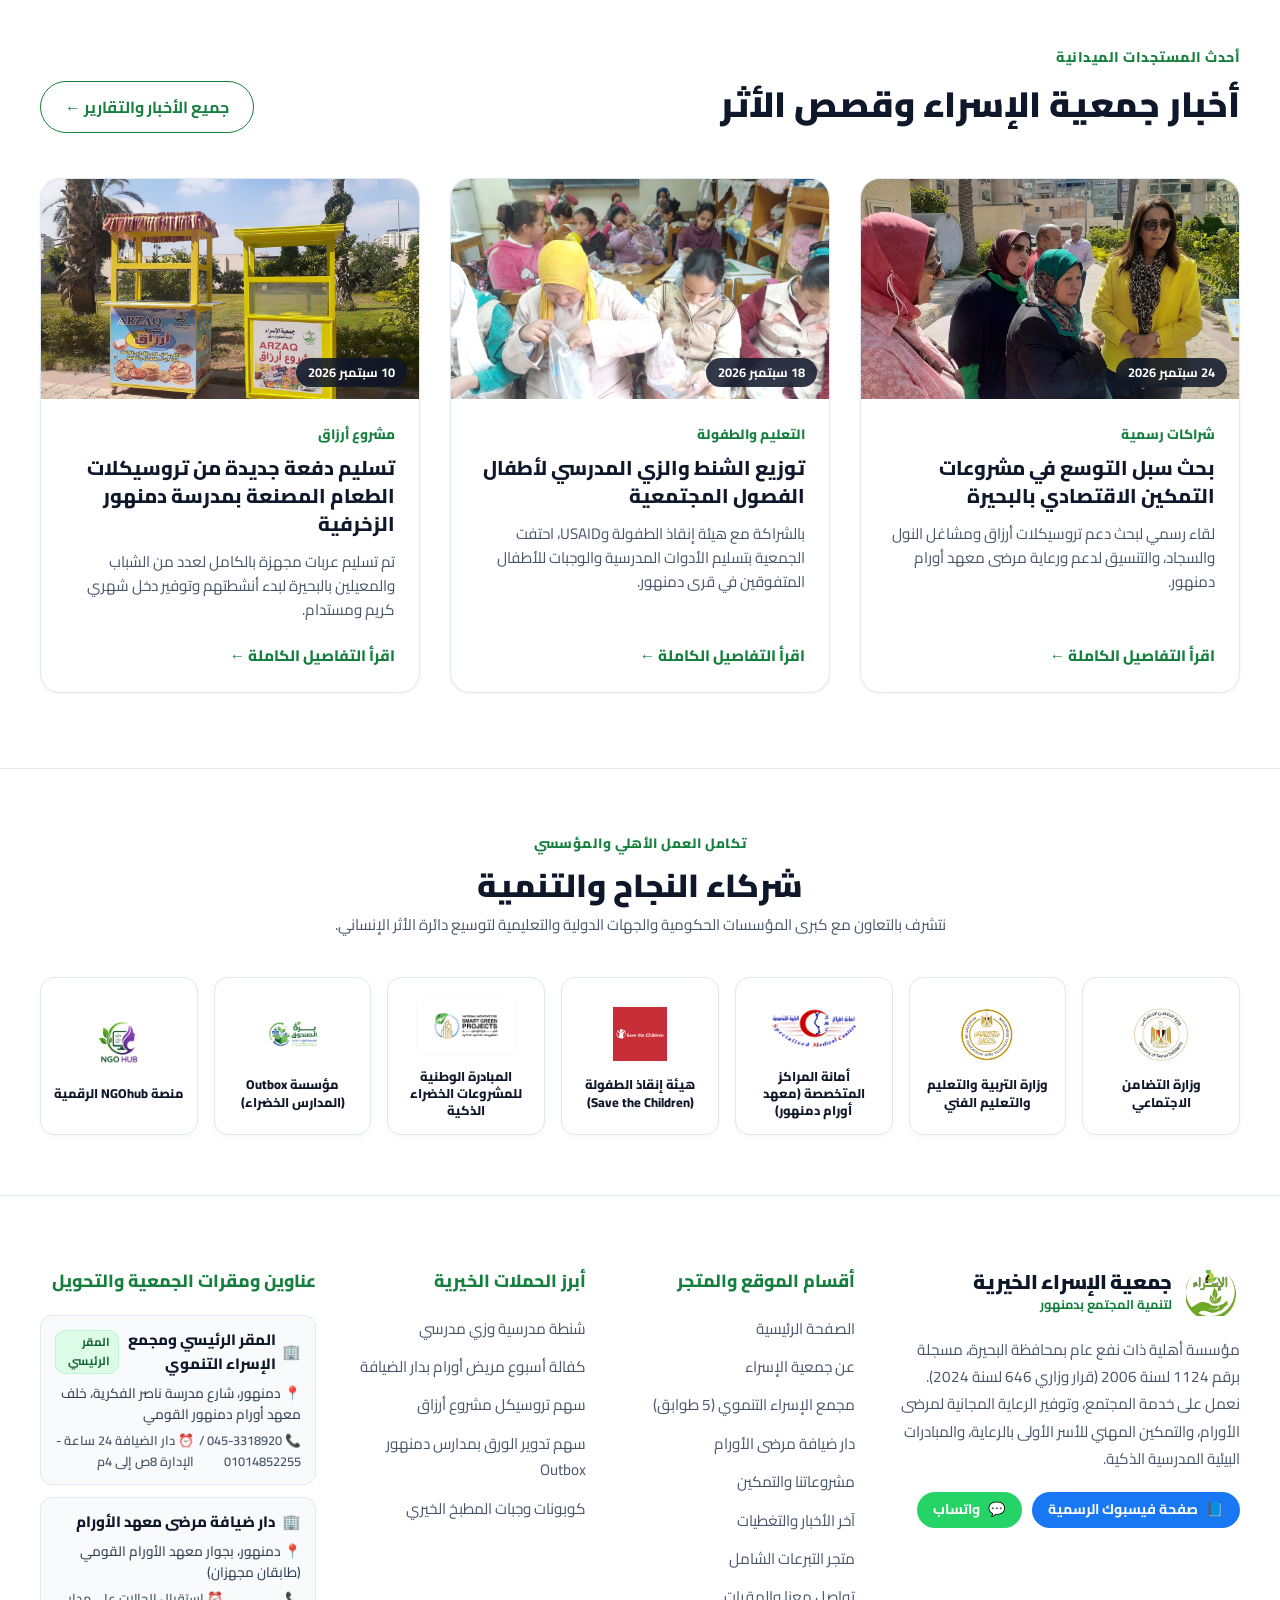
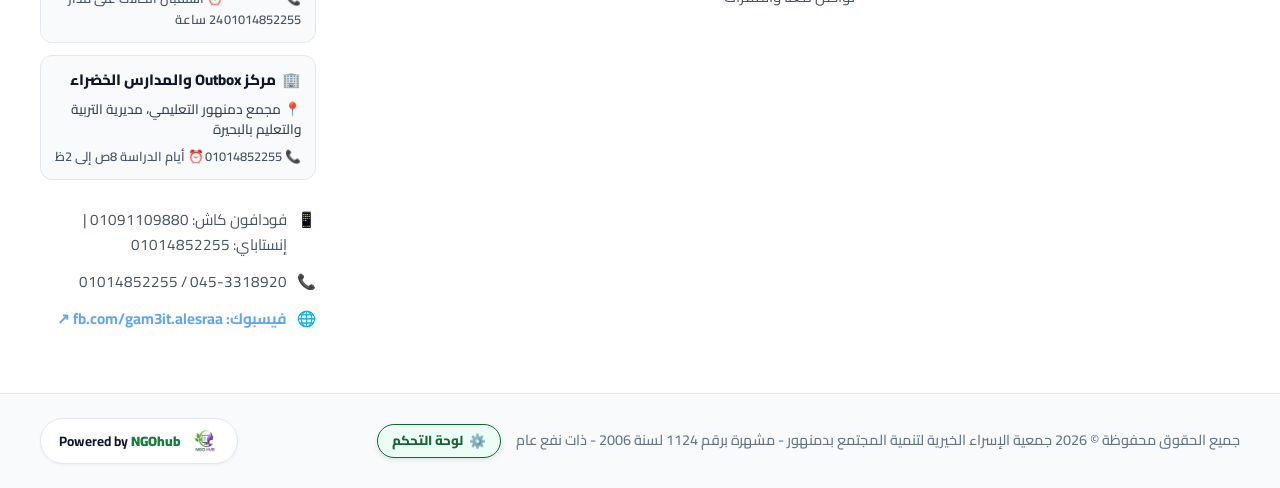
==== commit f35a06cf: "feat: add youth training and employment initiative with mobile optimization" ====
--- a/index.html
+++ b/index.html
@@ -7,7 +7,7 @@
   <meta name="description" content="الموقع الرسمي ومتجر التبرعات لجمعية الإسراء الخيرية بدمنهور - ذات نفع عام بقرار 646 لسنة 2024. رعاية مجانية لمرضى الأورام، كفالات تعليمية، تمكين اقتصادي، ومشروع برة الصندوق Outbox.">
   <link rel="stylesheet" href="style.css">
   <link rel="icon" type="image/png" href="images/logo.png">
-  <script src="i18n.js"></script>
+  <script src="i18n.js?v=20261009_v4"></script>
 </head>
 <body>
 
@@ -767,6 +767,108 @@
     </div>
   </section>
 
+  <!-- ==========================================================================
+       Youth Training, Employment & Environmental Initiative
+       NO IMAGE - Typographic & Bento Layout
+       ========================================================================== -->
+  <section class="section-padding" style="background-color: #F8FAFC;" id="youth-employment-initiative">
+    <div class="container">
+      <div class="youth-initiative-card" style="margin-bottom: 0;">
+        <div class="youth-initiative-header">
+          <div>
+            <div style="display:flex; flex-wrap:wrap; gap:8px; align-items:center; margin-bottom:12px;">
+              <span class="youth-initiative-badge">
+                <span>🌟 مبادرة مجتمعية تطوعية</span>
+                <span>•</span>
+                <span>100% مجانية لشباب الجنسين</span>
+              </span>
+              <span class="youth-initiative-tag-highlight">
+                <span>⏱️ مستمرة بنجاح منذ أكثر من 4 سنوات</span>
+              </span>
+            </div>
+            <h2 class="youth-initiative-title">مبادرة تأهيل وتشغيل الشباب والوعي المجتمعي والبيئي</h2>
+            <div class="youth-initiative-subtitle">ملتقى شباب الإسراء لسوق العمل والتدريب المهني بالبحيرة</div>
+          </div>
+        </div>
+
+        <p class="youth-initiative-lead">
+          مبادرة تنموية رائدة ومجانية بالكامل تقدمها <strong>جمعية الإسراء الخيرية بدمنهور</strong> لتأهيل وتدريب الشباب والفتيات لسوق العمل وتنمية مهاراتهم الميدانية والعملية، بالتوازي مع نشر الوعي بقضايا المجتمع والبيئة وترشيد الموارد. تقوم المبادرة على عقد دورات تدريبية مكثفة في حرف متعددة، وندوات توعوية حول إعادة التدوير وكفاءة استهلاك المياه والطاقة، ومساعدة الشباب في الوصول للوظائف المناسبة بالقطاع الخاص ومتابعة تمكينهم المهني.
+        </p>
+
+        <!-- Stats Metric Strip -->
+        <div class="youth-stats-strip">
+          <div class="youth-stat-card">
+            <div class="youth-stat-icon">⏳</div>
+            <div>
+              <div class="youth-stat-num">+4 سنوات</div>
+              <div class="youth-stat-label">عطاء ميداني مستمر دون انقطاع</div>
+            </div>
+          </div>
+          <div class="youth-stat-card">
+            <div class="youth-stat-icon">🎓</div>
+            <div>
+              <div class="youth-stat-num">100% مجاناً</div>
+              <div class="youth-stat-label">تدريب وتأهيل تطوعي بالكامل</div>
+            </div>
+          </div>
+          <div class="youth-stat-card">
+            <div class="youth-stat-icon">💼</div>
+            <div>
+              <div class="youth-stat-num">مئات الشباب</div>
+              <div class="youth-stat-label">تم تشغيلهم بدمنهور ومحافظات مصر</div>
+            </div>
+          </div>
+          <div class="youth-stat-card">
+            <div class="youth-stat-icon">📢</div>
+            <div>
+              <div class="youth-stat-num">تحديث مستمر</div>
+              <div class="youth-stat-label">لفرص العمل والورش بالجروب</div>
+            </div>
+          </div>
+        </div>
+
+        <!-- 3 Pillars Grid -->
+        <div class="youth-pillars-grid">
+          <div class="youth-pillar-item">
+            <span class="youth-pillar-badge">🛠️</span>
+            <h3 class="youth-pillar-title">التأهيل والتدريب الحرفي</h3>
+            <p class="youth-pillar-desc">
+              تنظيم دورات تدريبية متخصصة في حرف وصناعات مختلفة، تركز على المهارات العملية المطلوبة فعلياً وتمكين الشباب والفتيات من تأسيس مشاريعهم الخاصة أو العمل الحرفي المستقر.
+            </p>
+          </div>
+          <div class="youth-pillar-item">
+            <span class="youth-pillar-badge">🌿</span>
+            <h3 class="youth-pillar-title">الوعي البيئي والمستدام</h3>
+            <p class="youth-pillar-desc">
+              عقد ندوات وورش تفاعلية للشباب في مجالات إعادة التدوير، ترشيد استهلاك المياه، وكفاءة الطاقة، لترسيخ ثقافة الاقتصاد الأخضر والحفاظ على الموارد المجتمعية.
+            </p>
+          </div>
+          <div class="youth-pillar-item">
+            <span class="youth-pillar-badge">🤝</span>
+            <h3 class="youth-pillar-title">التشغيل وفرص القطاع الخاص</h3>
+            <p class="youth-pillar-desc">
+              رصد وجمع فرص العمل الموثوقة بالقطاع الخاص وبرامج التأهيل بالمؤسسات التنموية الشريكة، وعرضها أولاً بأول ليختار الشاب ما يتناسب مع قدراته وتطلعاته.
+            </p>
+          </div>
+        </div>
+
+        <!-- Call to Action Banner with WhatsApp Group Link -->
+        <div class="youth-cta-banner">
+          <div class="youth-cta-text">
+            <h4>انضم الآن إلى ملتقى شباب الإسراء لسوق العمل</h4>
+            <p>جروب واتساب تفاعلي مخصص لعرض الوظائف الشاغرة، فرص التدريب الحرفي المجاني، وورش التوعية البيئية أولاً بأول.</p>
+          </div>
+          <div>
+            <a href="https://chat.whatsapp.com/K2fINJ1vA1jAaXBG8EnLoo?s=cl&p=a&mlu=4&ilr=4" target="_blank" rel="noopener noreferrer" class="btn-whatsapp-youth">
+              <svg viewBox="0 0 24 24"><path d="M12.04 2C6.58 2 2.13 6.45 2.13 11.91C2.13 13.66 2.59 15.36 3.45 16.86L2.05 22L7.3 20.62C8.75 21.41 10.38 21.83 12.04 21.83C17.5 21.83 21.95 17.38 21.95 11.92C21.95 9.27 20.92 6.78 19.05 4.91C17.18 3.03 14.69 2 12.04 2M12.05 3.67C14.25 3.67 16.31 4.53 17.87 6.09C19.42 7.65 20.28 9.72 20.28 11.92C20.28 16.46 16.58 20.15 12.04 20.15C10.56 20.15 9.11 19.76 7.85 19L7.55 18.83L4.43 19.65L5.26 16.61L5.06 16.29C4.24 14.99 3.8 13.47 3.8 11.91C3.81 7.37 7.5 3.67 12.05 3.67M9.53 7.35C9.37 7.35 9.11 7.41 8.88 7.66C8.65 7.91 8 8.52 8 9.76C8 11 8.91 12.2 9.03 12.36C9.16 12.52 10.79 15.03 13.3 16.11C15.38 17.01 15.81 16.83 16.26 16.79C16.72 16.75 17.72 16.2 17.93 15.62C18.13 15.03 18.13 14.54 18.07 14.43C18.01 14.33 17.85 14.27 17.6 14.15C17.36 14.02 16.16 13.43 15.93 13.35C15.71 13.27 15.55 13.23 15.39 13.47C15.22 13.72 14.76 14.27 14.62 14.43C14.48 14.59 14.34 14.61 14.1 14.49C13.85 14.36 12.82 14.02 11.6 12.93C10.65 12.08 10.01 11.03 9.89 10.82C9.76 10.61 9.87 10.5 10 10.38C10.11 10.27 10.25 10.09 10.37 9.94C10.5 9.8 10.54 9.69 10.62 9.53C10.7 9.36 10.66 9.22 10.6 9.1C10.54 8.98 10.05 7.78 9.84 7.29C9.64 6.81 9.44 6.87 9.29 6.87C9.15 6.86 8.98 6.86 8.82 6.86"/></svg>
+              <span>انضم لجروب الواتساب فوراً ↗</span>
+            </a>
+          </div>
+        </div>
+      </div>
+    </div>
+  </section>
+
   <!-- WordPress-like Dynamic Content Blocks Container -->
   <section class="wp-custom-blocks-section">
     <div class="container wp-custom-blocks-wrapper" data-page="home"></div>
@@ -1062,6 +1164,6 @@
   <!-- Toast Notification Box -->
   <div class="toast-notice"></div>
 
-  <script src="main.js"></script>
+  <script src="main.js?v=20261009_v4"></script>
 </body>
 </html>
--- a/style.css
+++ b/style.css
@@ -3589,3 +3589,447 @@
   font-size: 0.82rem;
   cursor: pointer;
 }
+
+/* ==========================================================================
+   Youth Training & Employment Initiative (مبادرة تأهيل وتشغيل الشباب)
+   NO IMAGE - Pure Typographic, Badges & Bento Layout
+   ========================================================================== */
+.youth-initiative-card {
+  background: linear-gradient(135deg, #FFFFFF 0%, #F0FDF4 100%);
+  border: 2px solid #86EFAC;
+  border-radius: var(--radius-xl);
+  padding: 40px;
+  box-shadow: 0 10px 30px -5px rgba(21, 128, 61, 0.08);
+  margin-bottom: 50px;
+  position: relative;
+  overflow: hidden;
+}
+
+.youth-initiative-card::before {
+  content: '';
+  position: absolute;
+  top: -60px;
+  left: -60px;
+  width: 180px;
+  height: 180px;
+  background: radial-gradient(circle, rgba(34, 197, 94, 0.15) 0%, transparent 70%);
+  border-radius: 50%;
+  pointer-events: none;
+}
+
+.youth-initiative-header {
+  display: flex;
+  justify-content: space-between;
+  align-items: flex-start;
+  flex-wrap: wrap;
+  gap: 16px;
+  margin-bottom: 20px;
+}
+
+.youth-initiative-badge {
+  display: inline-flex;
+  align-items: center;
+  gap: 8px;
+  background: #DCFCE7;
+  color: #15803D;
+  font-size: 0.88rem;
+  font-weight: 800;
+  padding: 6px 16px;
+  border-radius: var(--radius-full);
+  border: 1px solid #BBF7D0;
+}
+
+.youth-initiative-tag-highlight {
+  display: inline-flex;
+  align-items: center;
+  gap: 6px;
+  background: #FEF3C7;
+  color: #92400E;
+  font-size: 0.82rem;
+  font-weight: 800;
+  padding: 4px 12px;
+  border-radius: var(--radius-full);
+}
+
+.youth-initiative-title {
+  font-size: 2.1rem;
+  font-weight: 900;
+  color: var(--text-main);
+  line-height: 1.35;
+  margin: 10px 0 6px;
+}
+
+.youth-initiative-subtitle {
+  font-size: 1.15rem;
+  font-weight: 700;
+  color: var(--brand-green);
+  margin-bottom: 16px;
+}
+
+.youth-initiative-lead {
+  font-size: 1.05rem;
+  line-height: 1.85;
+  color: var(--text-muted);
+  margin-bottom: 28px;
+  max-width: 1050px;
+}
+
+.youth-stats-strip {
+  display: grid;
+  grid-template-columns: repeat(auto-fit, minmax(210px, 1fr));
+  gap: 14px;
+  margin-bottom: 30px;
+}
+
+.youth-stat-card {
+  background: #FFFFFF;
+  border: 1.5px solid #E2E8F0;
+  border-radius: var(--radius-md);
+  padding: 16px 18px;
+  display: flex;
+  align-items: center;
+  gap: 14px;
+  box-shadow: 0 2px 6px rgba(0,0,0,0.03);
+  transition: transform 0.2s ease, border-color 0.2s ease;
+}
+
+.youth-stat-card:hover {
+  transform: translateY(-2px);
+  border-color: #86EFAC;
+}
+
+.youth-stat-icon {
+  font-size: 1.8rem;
+  flex-shrink: 0;
+  width: 48px;
+  height: 48px;
+  display: flex;
+  align-items: center;
+  justify-content: center;
+  background: #F0FDF4;
+  border-radius: 12px;
+}
+
+.youth-stat-num {
+  font-size: 1.35rem;
+  font-weight: 900;
+  color: #0F5132;
+  line-height: 1.2;
+}
+
+.youth-stat-label {
+  font-size: 0.84rem;
+  color: var(--text-light);
+  font-weight: 700;
+}
+
+.youth-pillars-grid {
+  display: grid;
+  grid-template-columns: repeat(3, 1fr);
+  gap: 20px;
+  margin-bottom: 32px;
+}
+
+.youth-pillar-item {
+  background: #FFFFFF;
+  border: 1.5px solid #E2E8F0;
+  border-radius: var(--radius-lg);
+  padding: 24px;
+  box-shadow: 0 4px 10px rgba(0,0,0,0.02);
+  transition: all 0.25s ease;
+  position: relative;
+  display: flex;
+  flex-direction: column;
+}
+
+.youth-pillar-item:hover {
+  border-color: #22C55E;
+  box-shadow: 0 8px 20px rgba(34, 197, 94, 0.1);
+  transform: translateY(-3px);
+}
+
+.youth-pillar-badge {
+  font-size: 1.7rem;
+  margin-bottom: 12px;
+  display: inline-block;
+}
+
+.youth-pillar-title {
+  font-size: 1.18rem;
+  font-weight: 800;
+  color: var(--text-main);
+  margin-bottom: 10px;
+}
+
+.youth-pillar-desc {
+  font-size: 0.94rem;
+  line-height: 1.7;
+  color: var(--text-muted);
+  flex-grow: 1;
+}
+
+.youth-cta-banner {
+  background: #064E3B;
+  color: #FFFFFF;
+  border-radius: var(--radius-lg);
+  padding: 28px 32px;
+  display: flex;
+  justify-content: space-between;
+  align-items: center;
+  flex-wrap: wrap;
+  gap: 20px;
+  box-shadow: 0 10px 25px rgba(6, 78, 59, 0.2);
+}
+
+.youth-cta-text h4 {
+  font-size: 1.35rem;
+  font-weight: 900;
+  color: #FFFFFF;
+  margin: 0 0 6px;
+}
+
+.youth-cta-text p {
+  font-size: 0.95rem;
+  color: #A7F3D0;
+  margin: 0;
+  line-height: 1.6;
+}
+
+.btn-whatsapp-youth {
+  display: inline-flex;
+  align-items: center;
+  justify-content: center;
+  gap: 10px;
+  background: #25D366;
+  color: #FFFFFF !important;
+  font-size: 1.05rem;
+  font-weight: 800;
+  padding: 14px 28px;
+  border-radius: var(--radius-full);
+  text-decoration: none;
+  box-shadow: 0 4px 14px rgba(37, 211, 102, 0.4);
+  transition: all 0.25s ease;
+  white-space: normal;
+  text-align: center;
+  box-sizing: border-box;
+}
+
+.btn-whatsapp-youth:hover {
+  background: #1EBE5D;
+  transform: translateY(-2px);
+  box-shadow: 0 6px 20px rgba(37, 211, 102, 0.6);
+  color: #FFFFFF !important;
+}
+
+.btn-whatsapp-youth svg {
+  width: 22px;
+  height: 22px;
+  fill: currentColor;
+  flex-shrink: 0;
+}
+
+/* ==========================================================================
+   Youth Initiative - Strict Mobile & Tablet Responsive Optimizations
+   ========================================================================== */
+@media (max-width: 992px) {
+  .youth-initiative-card {
+    padding: 32px 26px;
+  }
+  .youth-initiative-title {
+    font-size: 1.85rem;
+  }
+  .youth-pillars-grid {
+    grid-template-columns: 1fr;
+    gap: 16px;
+  }
+}
+
+@media (max-width: 768px) {
+  .youth-initiative-card {
+    padding: 24px 18px;
+    border-radius: var(--radius-lg);
+    margin-bottom: 35px;
+    border-width: 1.5px;
+  }
+  .youth-initiative-header {
+    gap: 10px;
+    margin-bottom: 14px;
+  }
+  .youth-initiative-badge {
+    font-size: 0.82rem;
+    padding: 5px 12px;
+    gap: 6px;
+  }
+  .youth-initiative-tag-highlight {
+    font-size: 0.78rem;
+    padding: 4px 10px;
+  }
+  .youth-initiative-title {
+    font-size: 1.48rem;
+    line-height: 1.4;
+    margin: 8px 0 6px;
+  }
+  .youth-initiative-subtitle {
+    font-size: 0.98rem;
+    margin-bottom: 14px;
+  }
+  .youth-initiative-lead {
+    font-size: 0.94rem;
+    line-height: 1.75;
+    margin-bottom: 22px;
+  }
+  .youth-stats-strip {
+    grid-template-columns: repeat(2, 1fr);
+    gap: 10px;
+    margin-bottom: 22px;
+  }
+  .youth-stat-card {
+    padding: 12px 14px;
+    gap: 10px;
+  }
+  .youth-stat-icon {
+    width: 38px;
+    height: 38px;
+    font-size: 1.35rem;
+    border-radius: 10px;
+  }
+  .youth-stat-num {
+    font-size: 1.15rem;
+  }
+  .youth-stat-label {
+    font-size: 0.76rem;
+    line-height: 1.3;
+  }
+  .youth-pillar-item {
+    padding: 18px 16px;
+    border-radius: var(--radius-md);
+  }
+  .youth-pillar-badge {
+    font-size: 1.45rem;
+    margin-bottom: 8px;
+  }
+  .youth-pillar-title {
+    font-size: 1.1rem;
+    margin-bottom: 6px;
+  }
+  .youth-pillar-desc {
+    font-size: 0.9rem;
+    line-height: 1.65;
+  }
+  .youth-cta-banner {
+    padding: 22px 18px;
+    flex-direction: column;
+    text-align: center;
+    align-items: stretch;
+    gap: 16px;
+    border-radius: var(--radius-md);
+  }
+  .youth-cta-text h4 {
+    font-size: 1.18rem;
+    margin-bottom: 6px;
+  }
+  .youth-cta-text p {
+    font-size: 0.88rem;
+    line-height: 1.6;
+  }
+  .btn-whatsapp-youth {
+    width: 100%;
+    padding: 13px 20px;
+    font-size: 0.98rem;
+  }
+}
+
+@media (max-width: 480px) {
+  .youth-initiative-card {
+    padding: 18px 14px;
+    border-radius: 16px;
+  }
+  .youth-initiative-badge {
+    font-size: 0.78rem;
+    padding: 4px 10px;
+  }
+  .youth-initiative-tag-highlight {
+    font-size: 0.74rem;
+    padding: 3px 8px;
+  }
+  .youth-initiative-title {
+    font-size: 1.3rem;
+  }
+  .youth-initiative-subtitle {
+    font-size: 0.9rem;
+  }
+  .youth-initiative-lead {
+    font-size: 0.88rem;
+    line-height: 1.68;
+    margin-bottom: 18px;
+  }
+  .youth-stats-strip {
+    grid-template-columns: 1fr 1fr;
+    gap: 8px;
+    margin-bottom: 18px;
+  }
+  .youth-stat-card {
+    padding: 10px 10px;
+    flex-direction: column;
+    align-items: flex-start;
+    gap: 6px;
+  }
+  .youth-stat-icon {
+    width: 32px;
+    height: 32px;
+    font-size: 1.15rem;
+    border-radius: 8px;
+  }
+  .youth-stat-num {
+    font-size: 1.05rem;
+  }
+  .youth-stat-label {
+    font-size: 0.72rem;
+    line-height: 1.3;
+  }
+  .youth-pillar-item {
+    padding: 14px 12px;
+  }
+  .youth-pillar-title {
+    font-size: 1.02rem;
+  }
+  .youth-pillar-desc {
+    font-size: 0.86rem;
+  }
+  .youth-cta-banner {
+    padding: 18px 14px;
+  }
+  .youth-cta-text h4 {
+    font-size: 1.1rem;
+  }
+  .youth-cta-text p {
+    font-size: 0.84rem;
+  }
+  .btn-whatsapp-youth {
+    font-size: 0.92rem;
+    padding: 12px 14px;
+    gap: 8px;
+  }
+  .btn-whatsapp-youth svg {
+    width: 19px;
+    height: 19px;
+  }
+}
+
+@media (max-width: 360px) {
+  .youth-initiative-card {
+    padding: 14px 10px;
+  }
+  .youth-stats-strip {
+    grid-template-columns: 1fr;
+  }
+  .youth-stat-card {
+    flex-direction: row;
+    align-items: center;
+  }
+  .youth-initiative-title {
+    font-size: 1.18rem;
+  }
+}
+
+
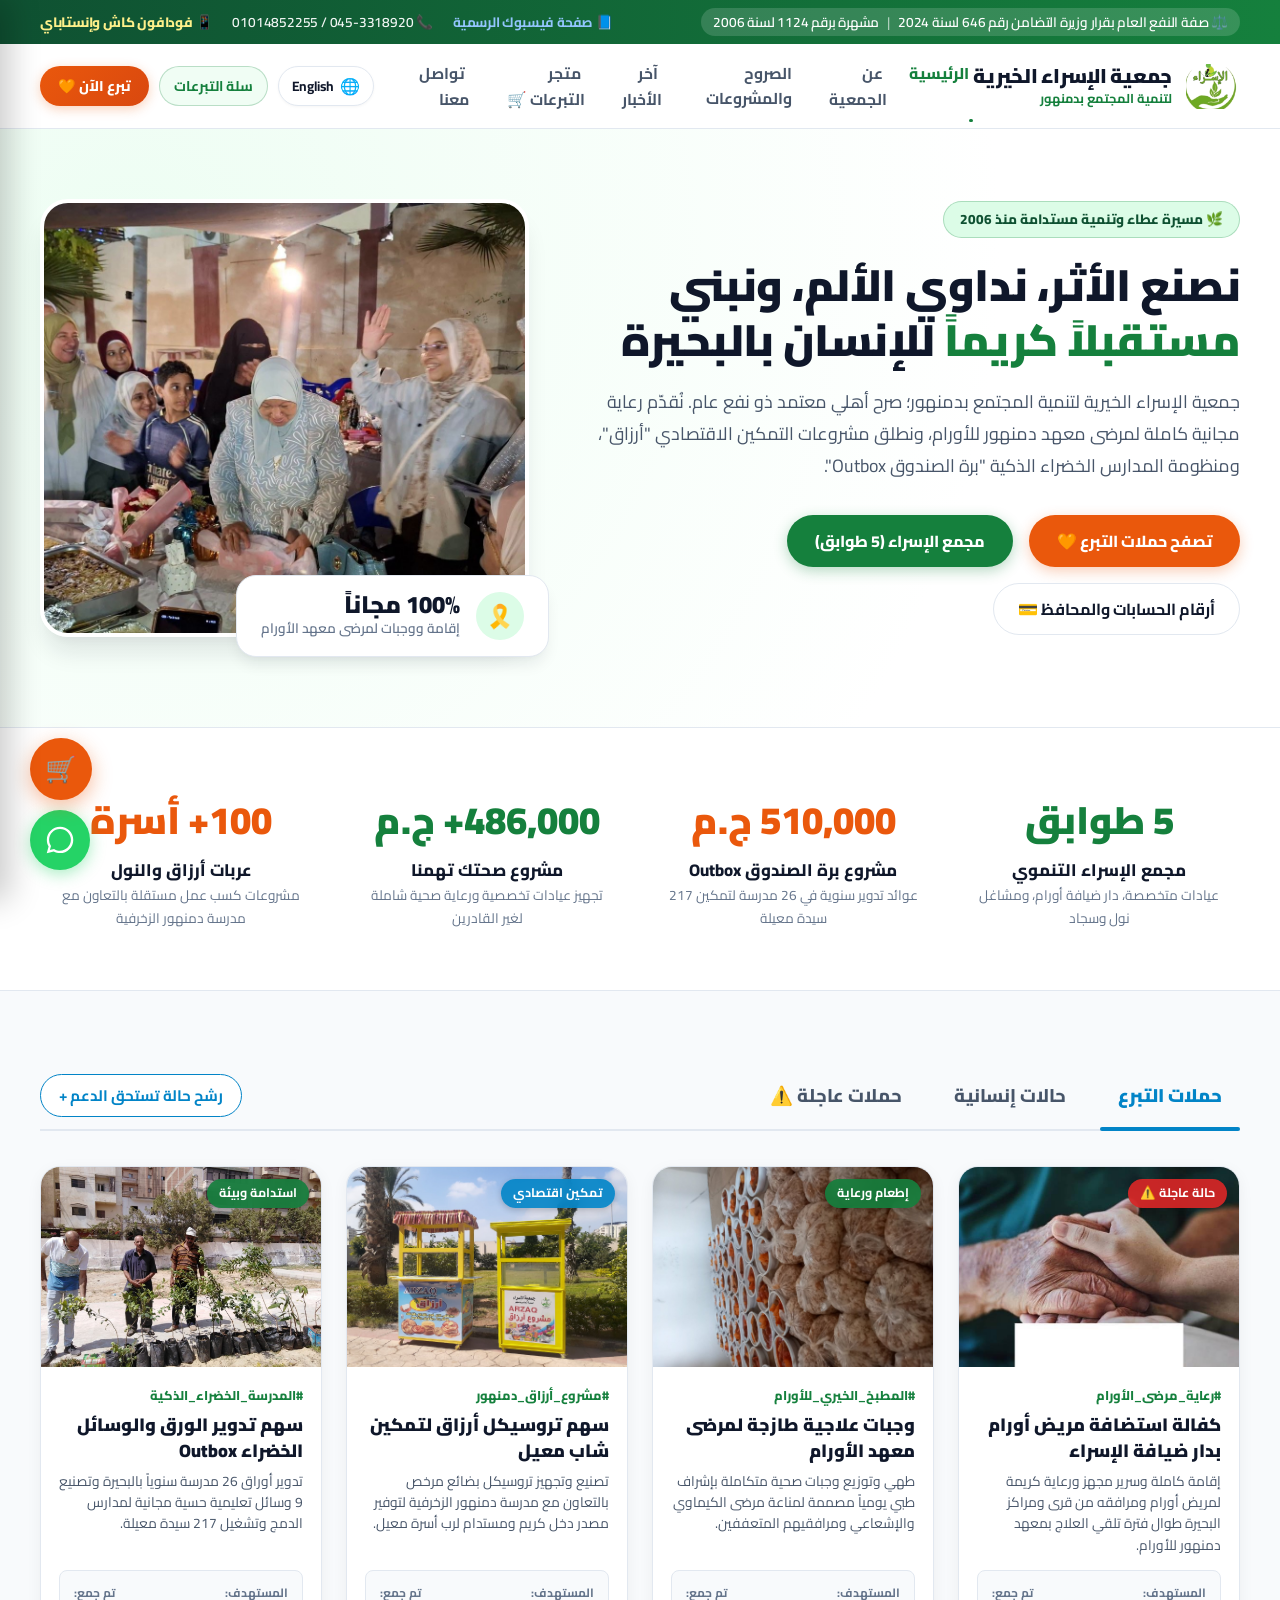
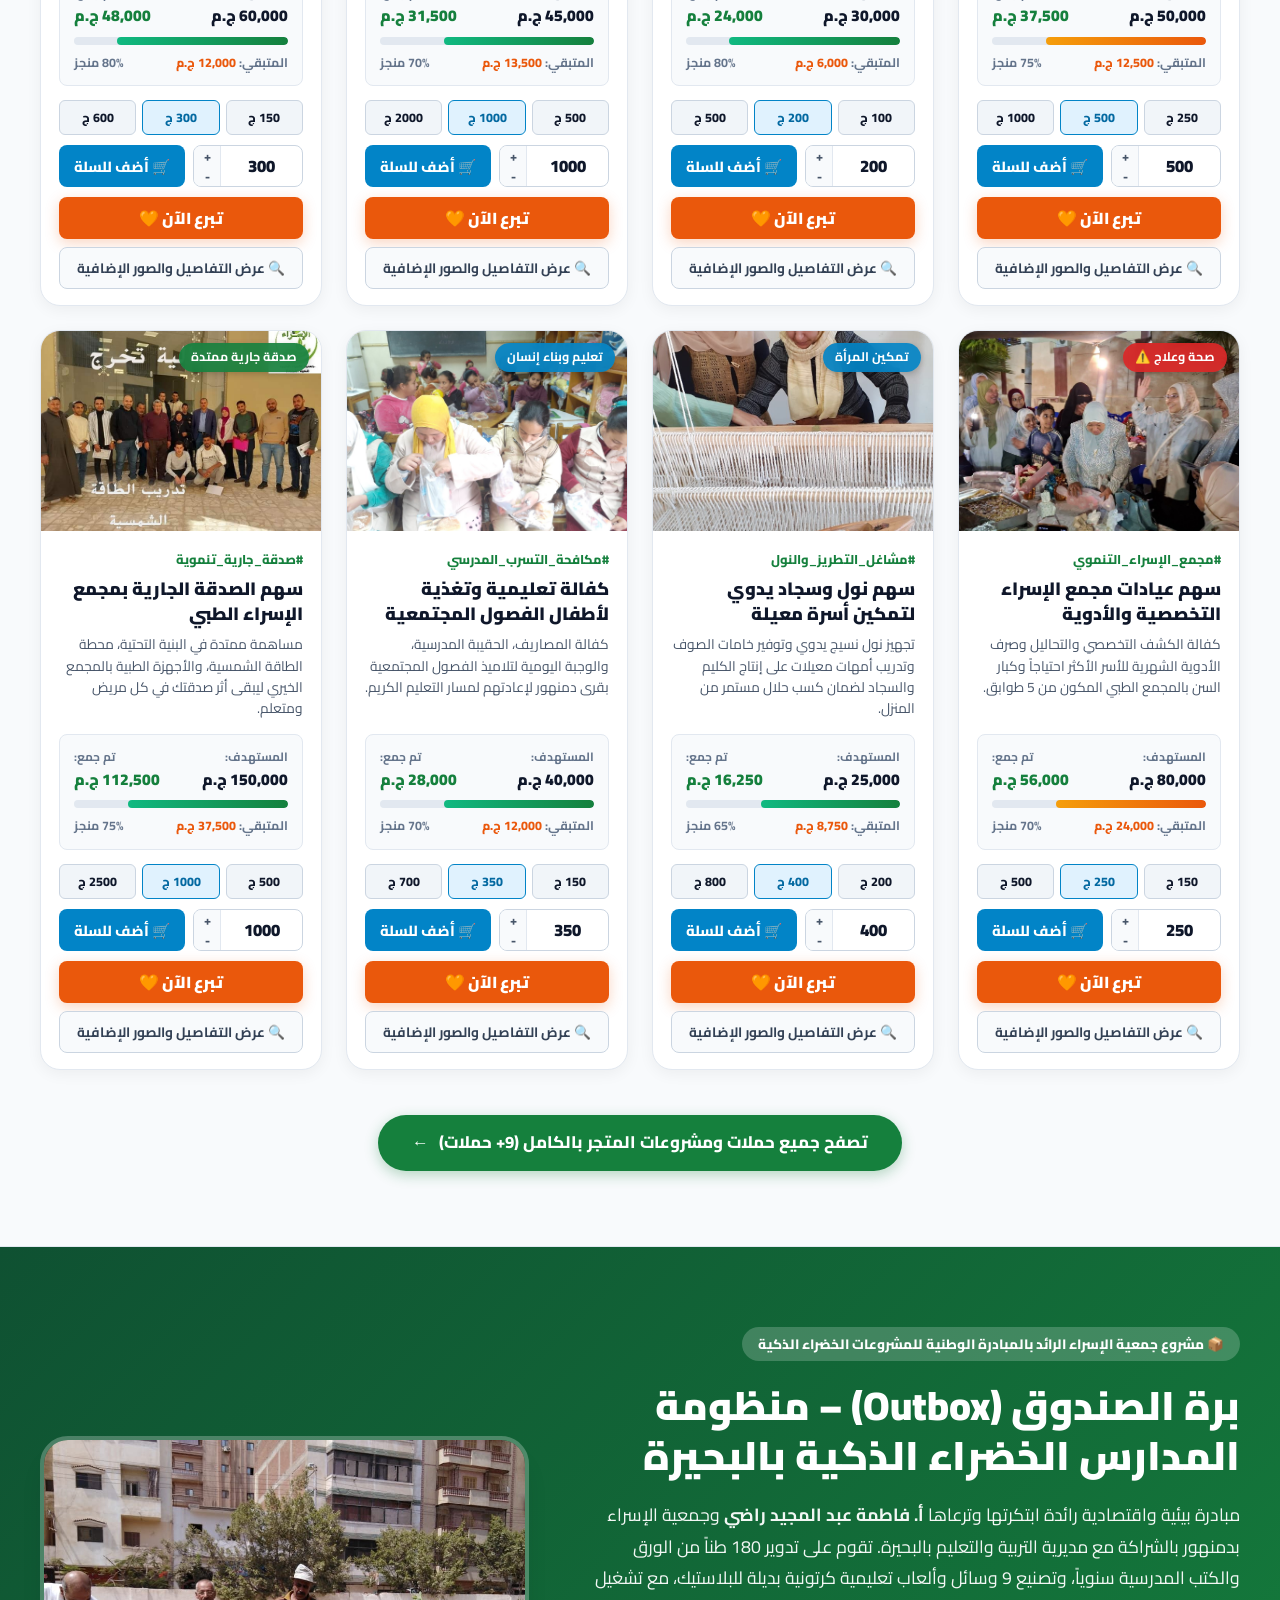
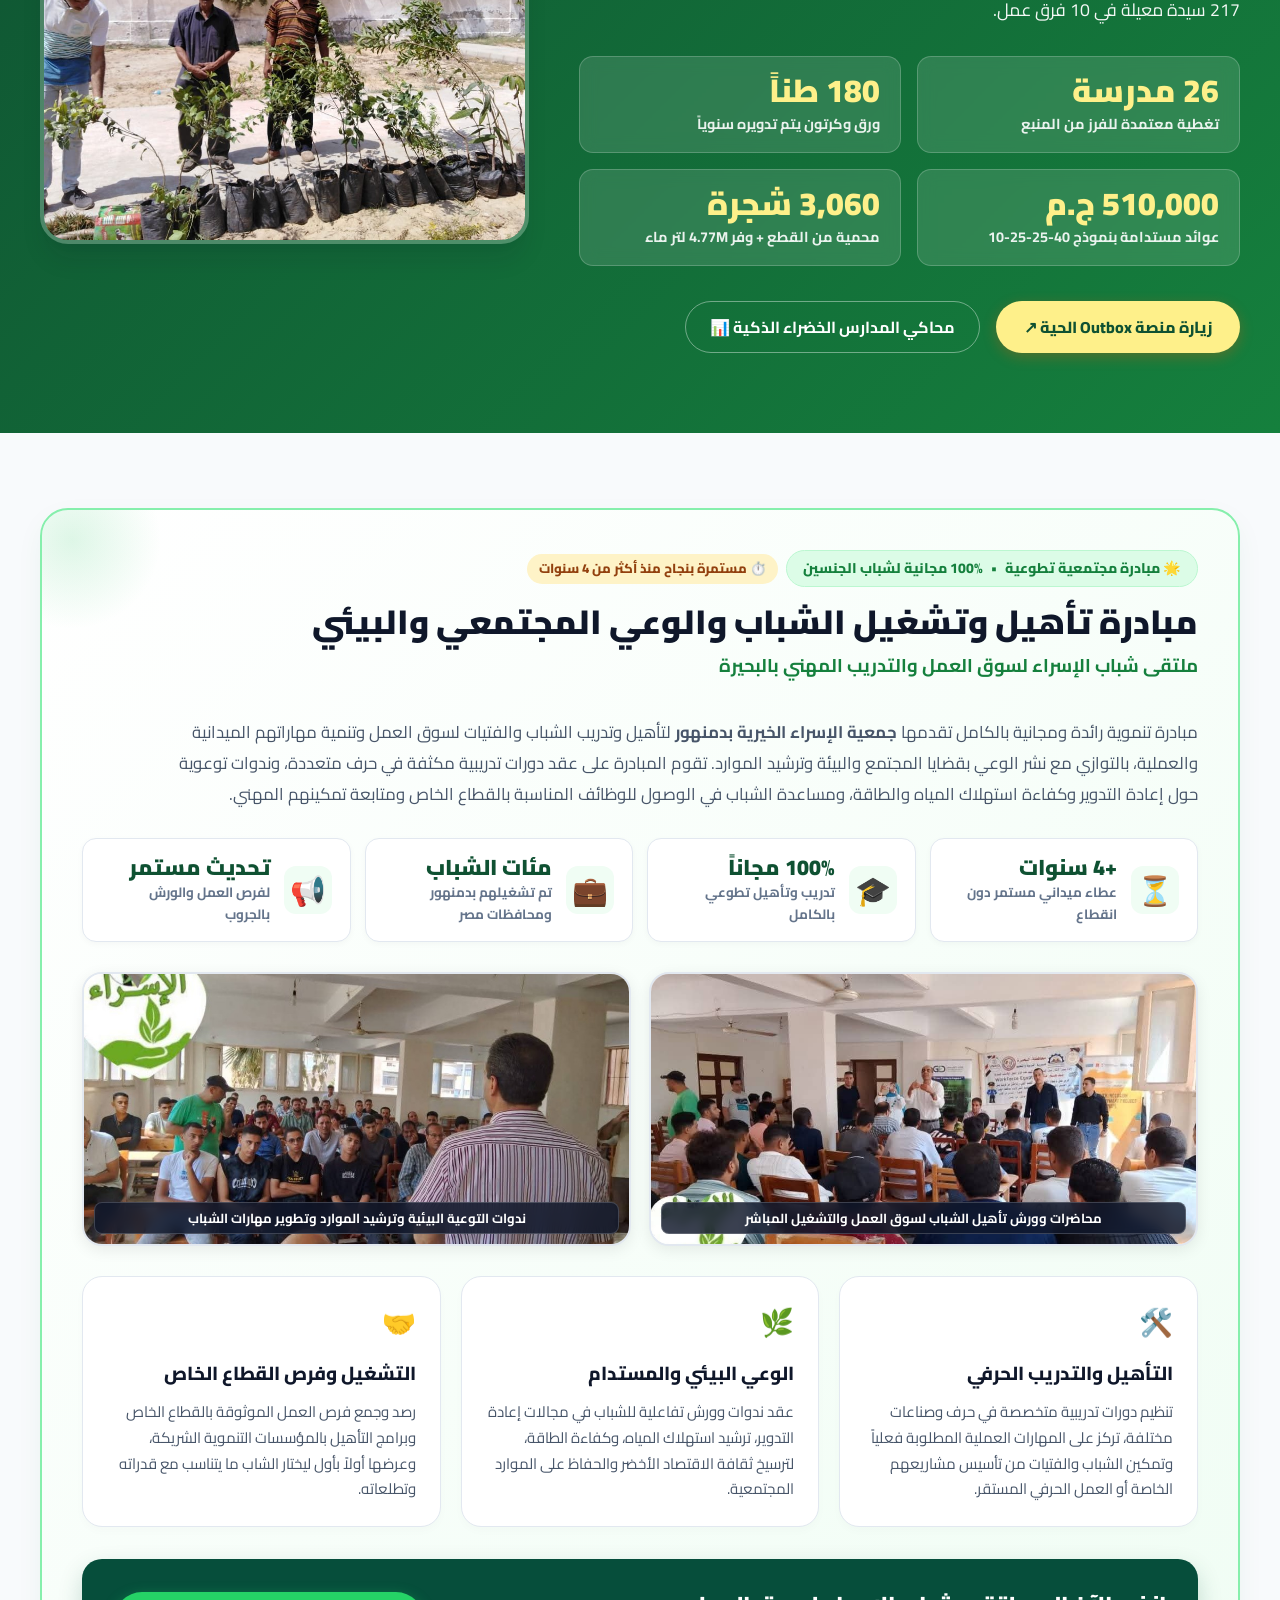
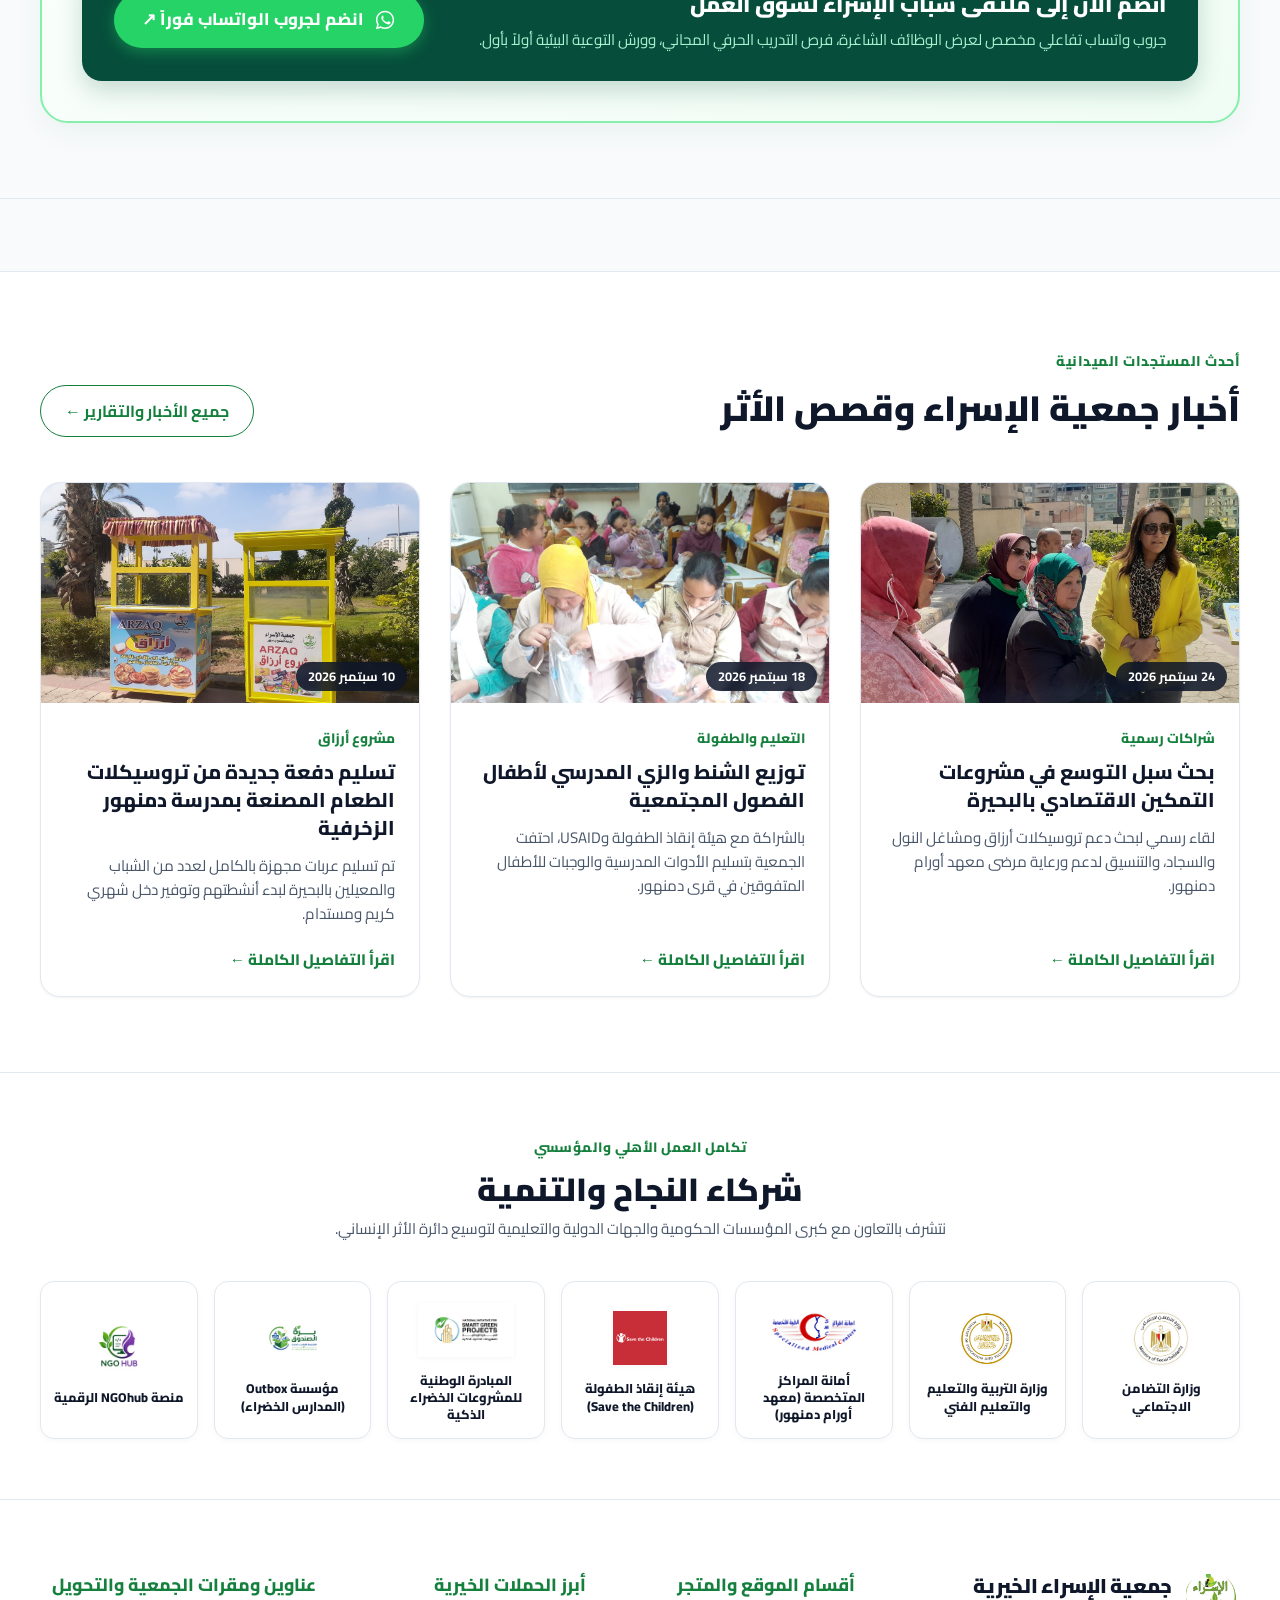
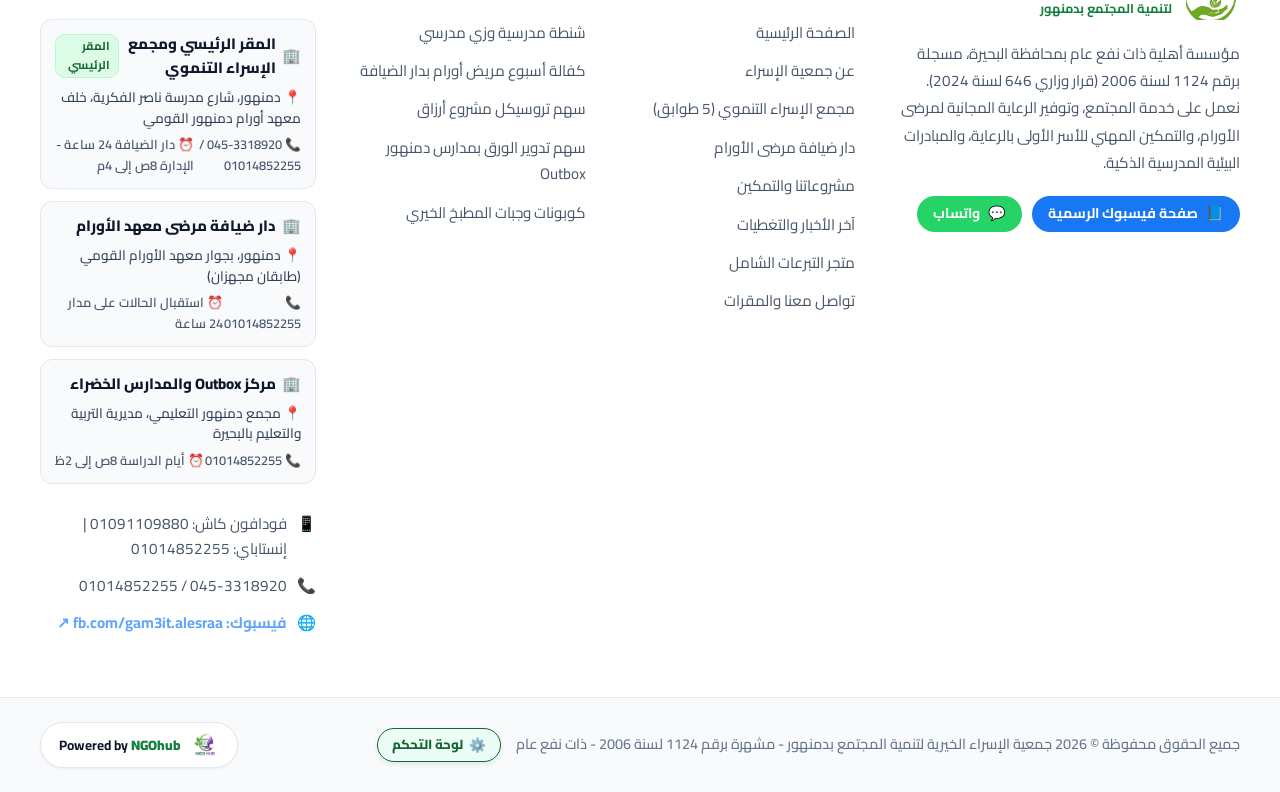
==== commit 5edb6faf: "feat: add mobile-optimized field training photos to youth initiative" ====
--- a/index.html
+++ b/index.html
@@ -827,6 +827,22 @@
           </div>
         </div>
 
+        <!-- Real Training Field Photos (Mobile-Optimized) -->
+        <div class="youth-photos-grid">
+          <div class="youth-photo-card">
+            <div class="youth-photo-wrap">
+              <img src="images/youth-training-1.jpg" alt="ملتقى تأهيل وتشغيل شباب الإسراء لسوق العمل والتدريب المهني" loading="lazy" decoding="async">
+              <span class="youth-photo-caption">محاضرات وورش تأهيل الشباب لسوق العمل والتشغيل المباشر</span>
+            </div>
+          </div>
+          <div class="youth-photo-card">
+            <div class="youth-photo-wrap">
+              <img src="images/youth-training-2.jpg" alt="ندوات التوعية البيئية والتمكين المهني بجمعية الإسراء" loading="lazy" decoding="async">
+              <span class="youth-photo-caption">ندوات التوعية البيئية وترشيد الموارد وتطوير مهارات الشباب</span>
+            </div>
+          </div>
+        </div>
+
         <!-- 3 Pillars Grid -->
         <div class="youth-pillars-grid">
           <div class="youth-pillar-item">
--- a/style.css
+++ b/style.css
@@ -3723,6 +3723,68 @@
   font-weight: 700;
 }
 
+/* Youth Initiative - Real Training Photos Showcase */
+.youth-photos-grid {
+  display: grid;
+  grid-template-columns: repeat(2, 1fr);
+  gap: 18px;
+  margin-bottom: 30px;
+}
+
+.youth-photo-card {
+  position: relative;
+  border-radius: var(--radius-lg);
+  overflow: hidden;
+  box-shadow: 0 4px 15px rgba(0, 0, 0, 0.08);
+  border: 2px solid #E2E8F0;
+  background: #FFFFFF;
+  transition: transform 0.25s ease, box-shadow 0.25s ease, border-color 0.25s ease;
+}
+
+.youth-photo-card:hover {
+  transform: translateY(-3px);
+  box-shadow: 0 8px 25px rgba(21, 128, 61, 0.15);
+  border-color: #86EFAC;
+}
+
+.youth-photo-wrap {
+  position: relative;
+  width: 100%;
+  height: 270px;
+  overflow: hidden;
+}
+
+.youth-photo-wrap img {
+  width: 100%;
+  height: 100%;
+  object-fit: cover;
+  display: block;
+  transition: transform 0.4s ease;
+}
+
+.youth-photo-card:hover .youth-photo-wrap img {
+  transform: scale(1.03);
+}
+
+.youth-photo-caption {
+  position: absolute;
+  bottom: 10px;
+  right: 10px;
+  left: 10px;
+  background: rgba(15, 23, 42, 0.82);
+  backdrop-filter: blur(6px);
+  -webkit-backdrop-filter: blur(6px);
+  color: #FFFFFF;
+  font-size: 0.82rem;
+  font-weight: 700;
+  padding: 6px 12px;
+  border-radius: 8px;
+  text-align: center;
+  border: 1px solid rgba(255, 255, 255, 0.18);
+  pointer-events: none;
+  line-height: 1.4;
+}
+
 .youth-pillars-grid {
   display: grid;
   grid-template-columns: repeat(3, 1fr);
@@ -3883,6 +3945,21 @@
     gap: 10px;
     margin-bottom: 22px;
   }
+  .youth-photos-grid {
+    grid-template-columns: 1fr;
+    gap: 14px;
+    margin-bottom: 22px;
+  }
+  .youth-photo-wrap {
+    height: 220px;
+  }
+  .youth-photo-caption {
+    font-size: 0.78rem;
+    padding: 5px 10px;
+    bottom: 8px;
+    right: 8px;
+    left: 8px;
+  }
   .youth-stat-card {
     padding: 12px 14px;
     gap: 10px;
@@ -3968,6 +4045,24 @@
     gap: 8px;
     margin-bottom: 18px;
   }
+  .youth-photos-grid {
+    gap: 10px;
+    margin-bottom: 18px;
+  }
+  .youth-photo-wrap {
+    height: 185px;
+  }
+  .youth-photo-card {
+    border-radius: 12px;
+    border-width: 1.5px;
+  }
+  .youth-photo-caption {
+    font-size: 0.72rem;
+    padding: 4px 8px;
+    bottom: 6px;
+    right: 6px;
+    left: 6px;
+  }
   .youth-stat-card {
     padding: 10px 10px;
     flex-direction: column;
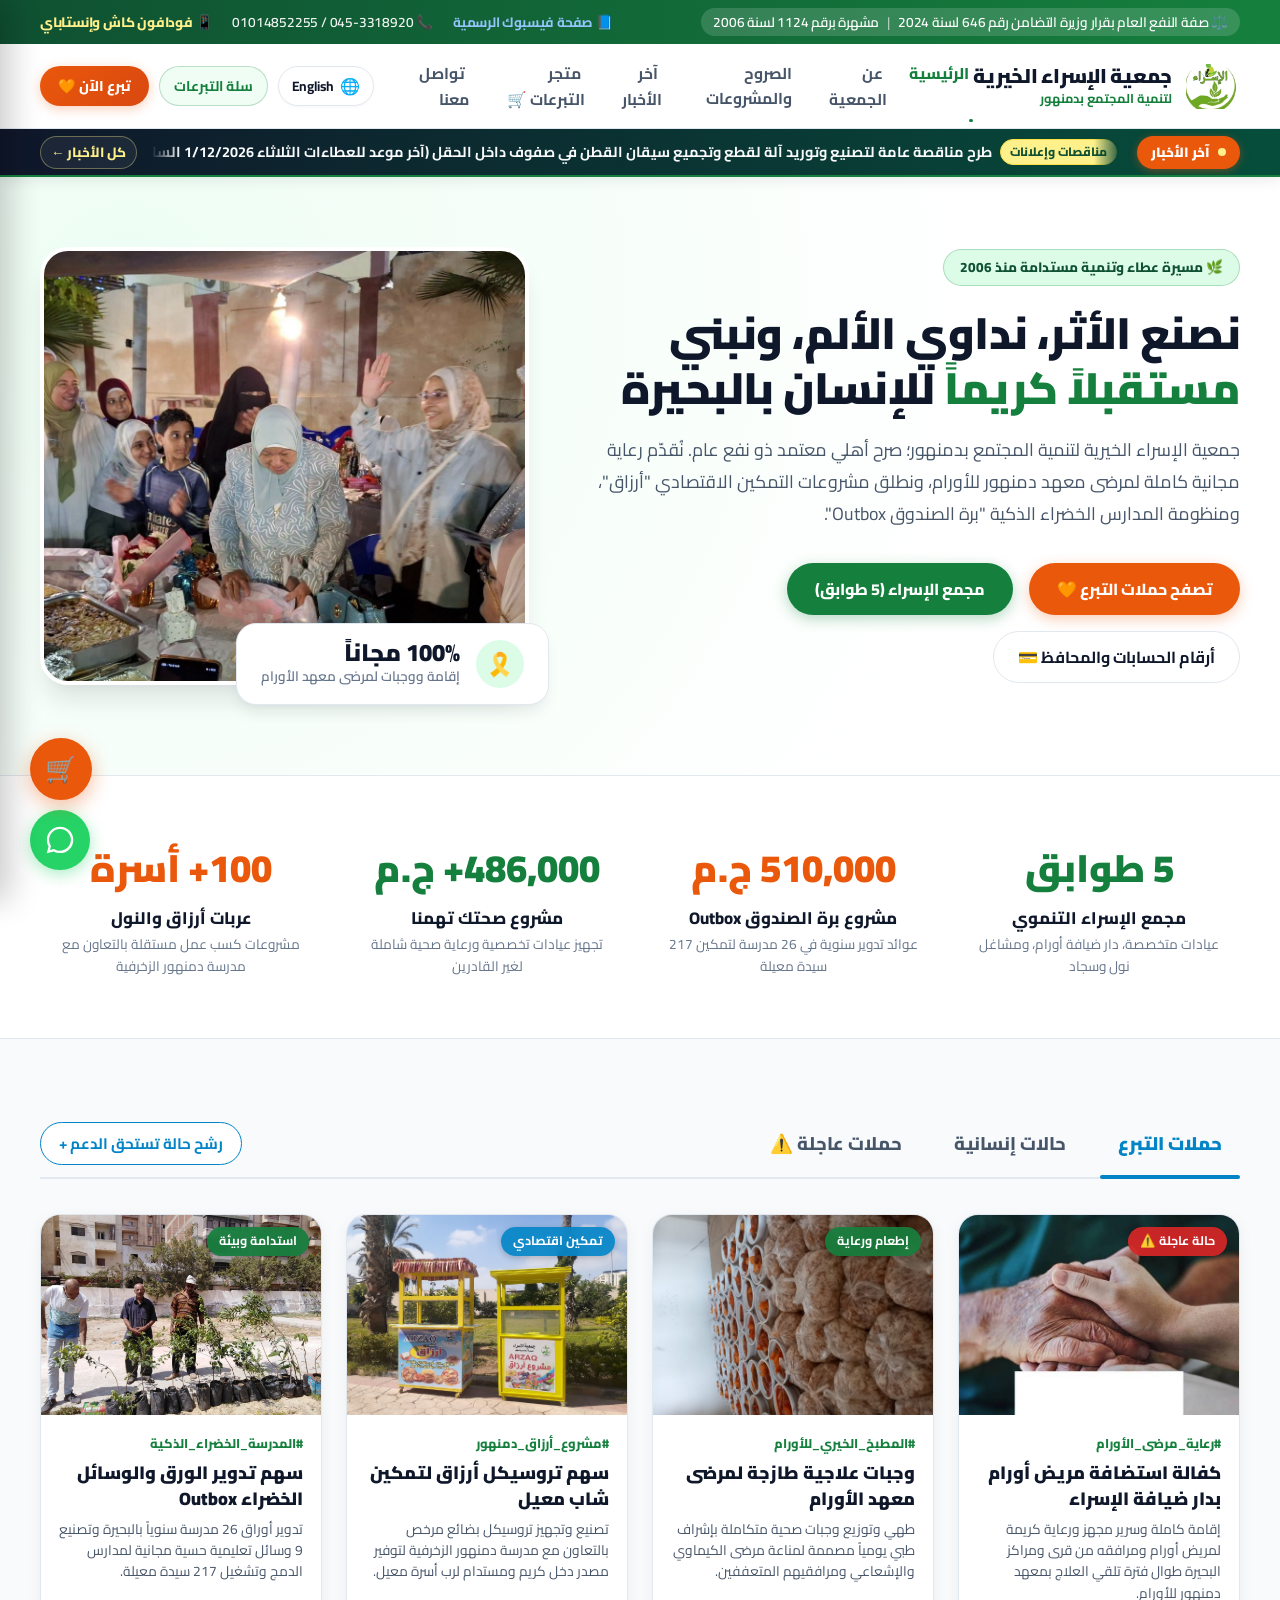
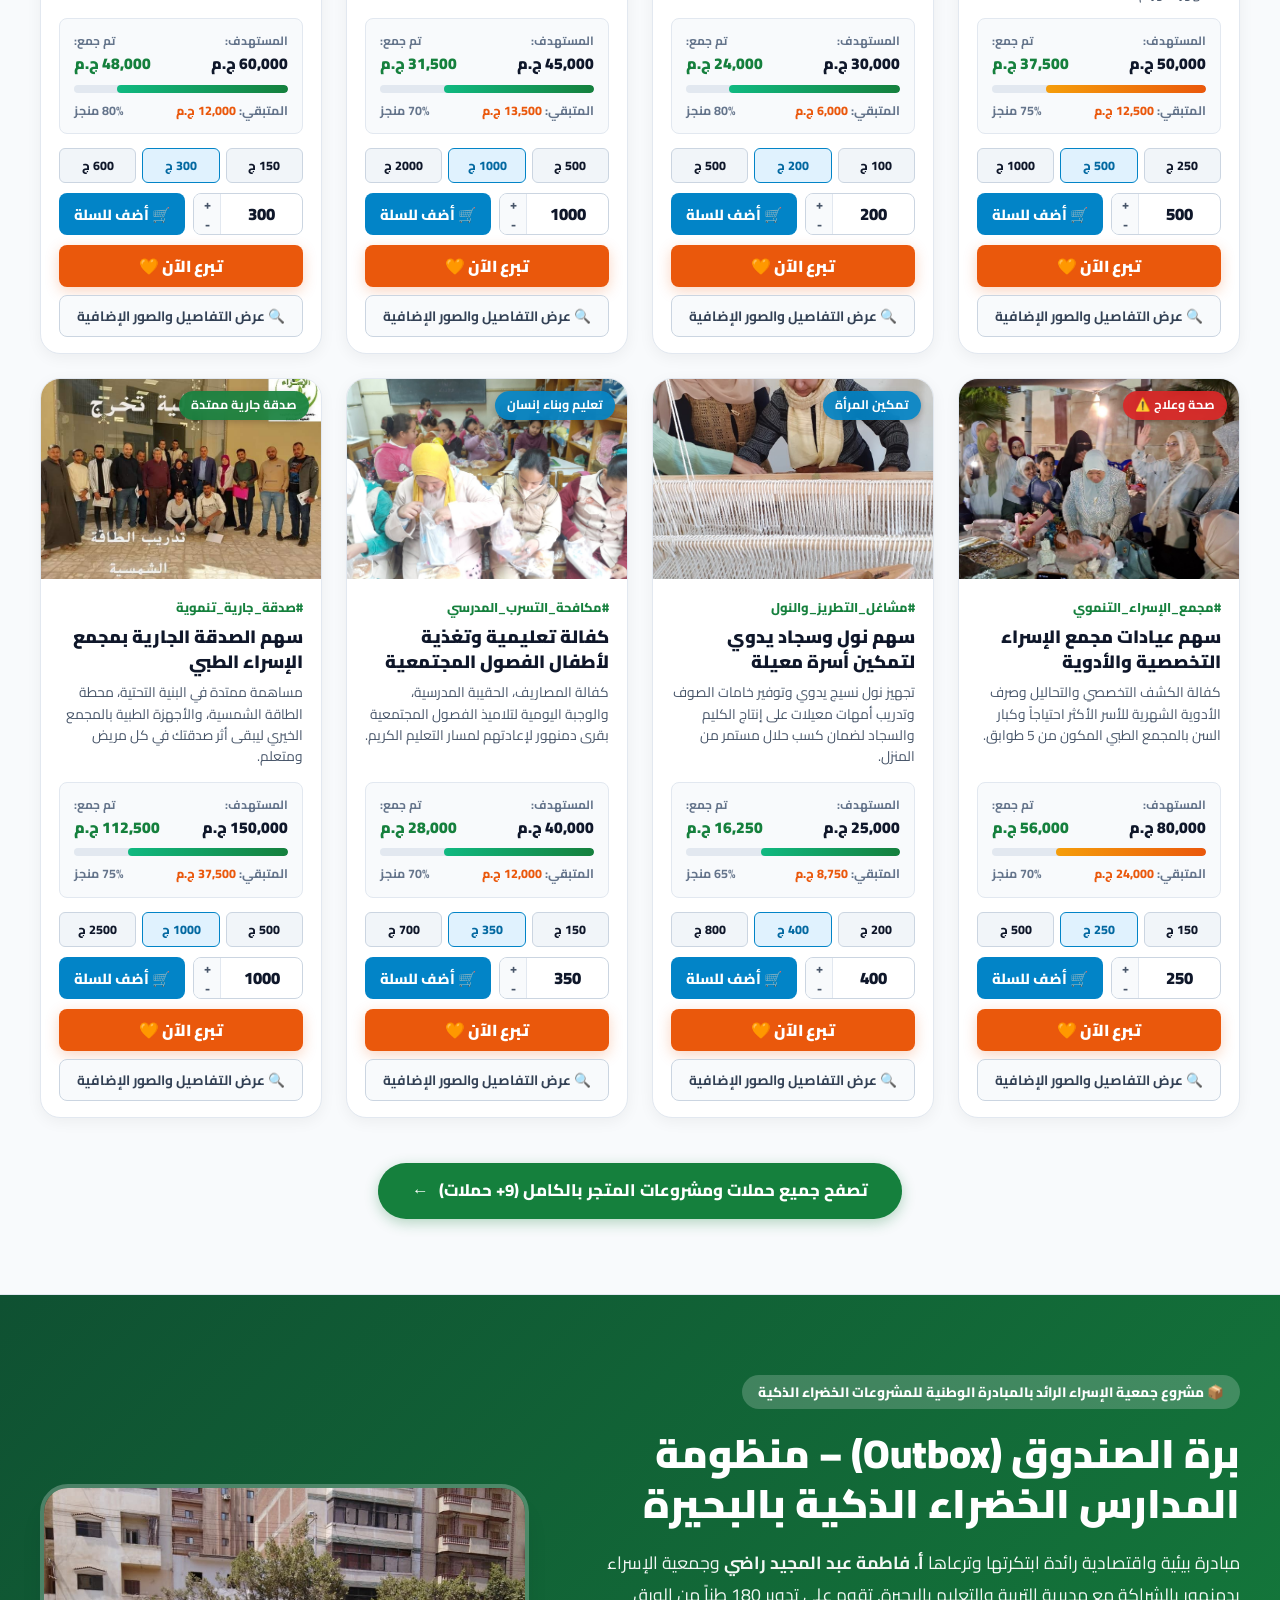
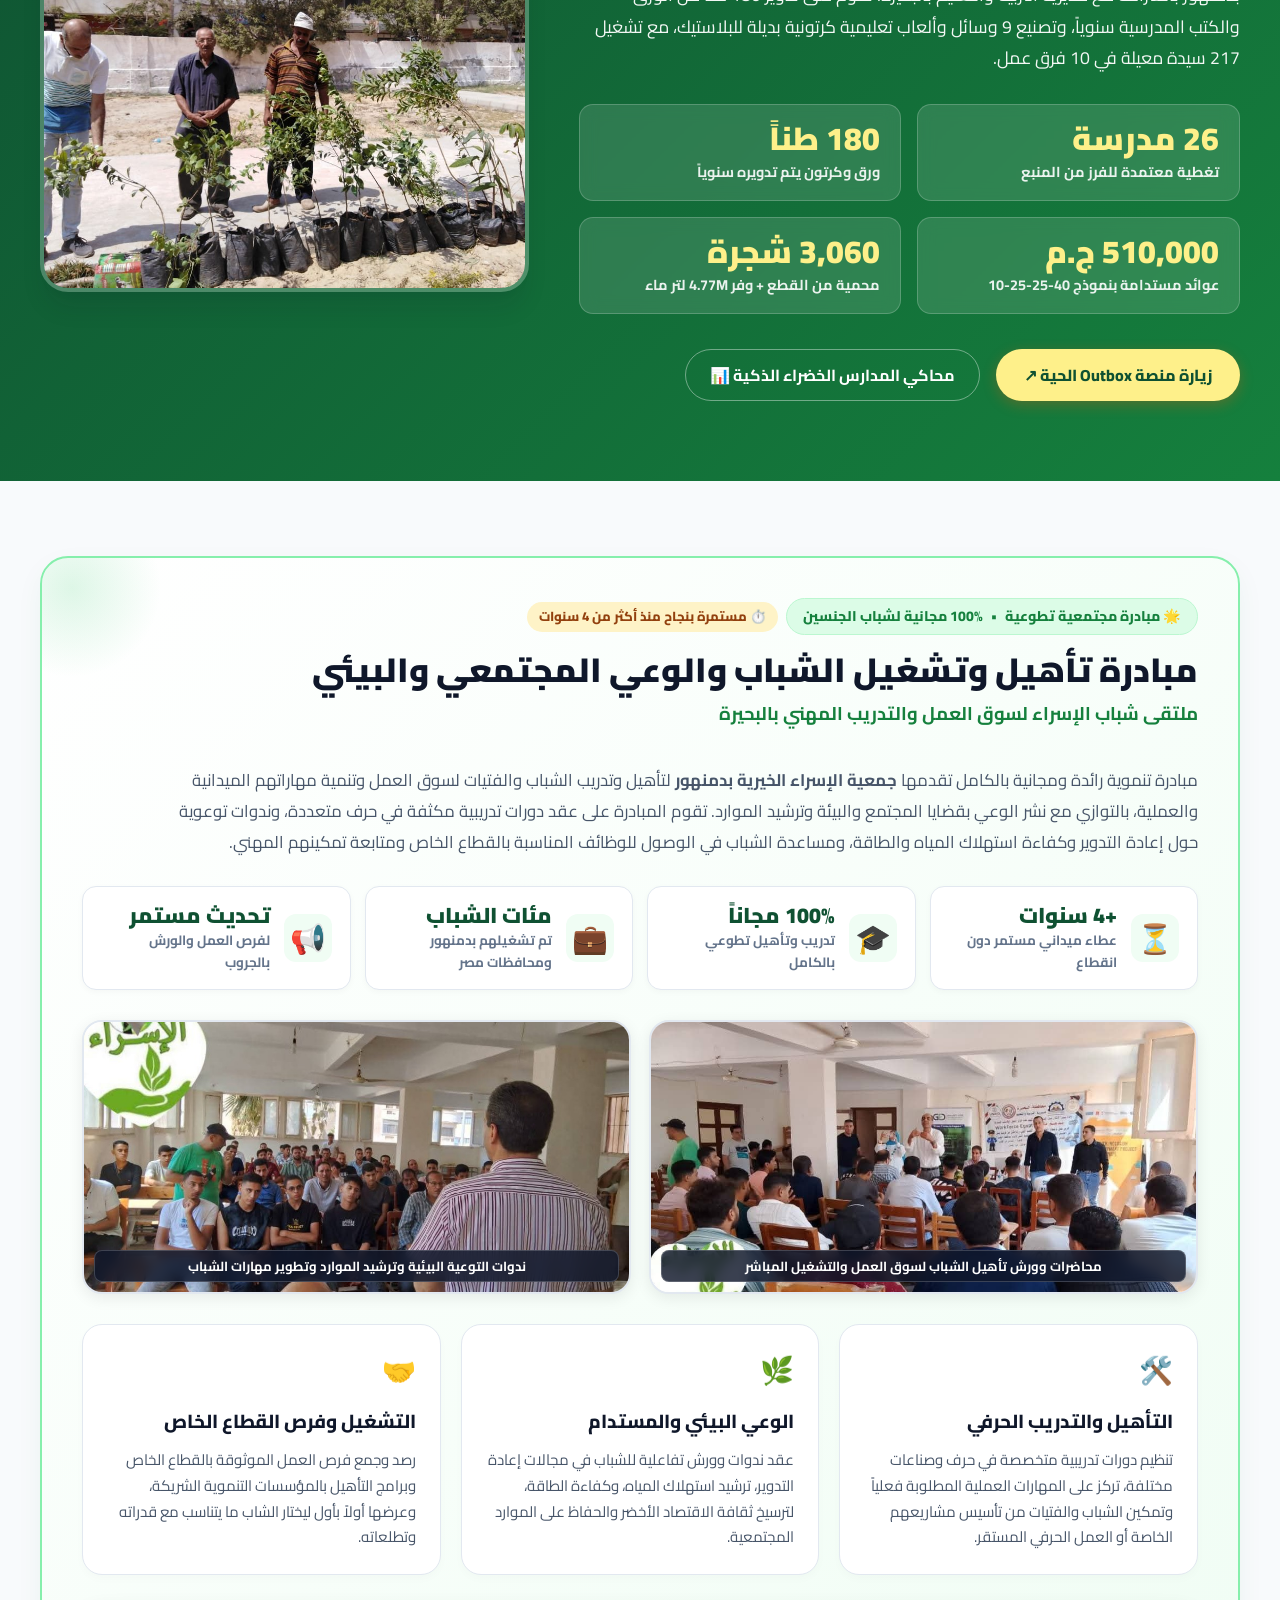
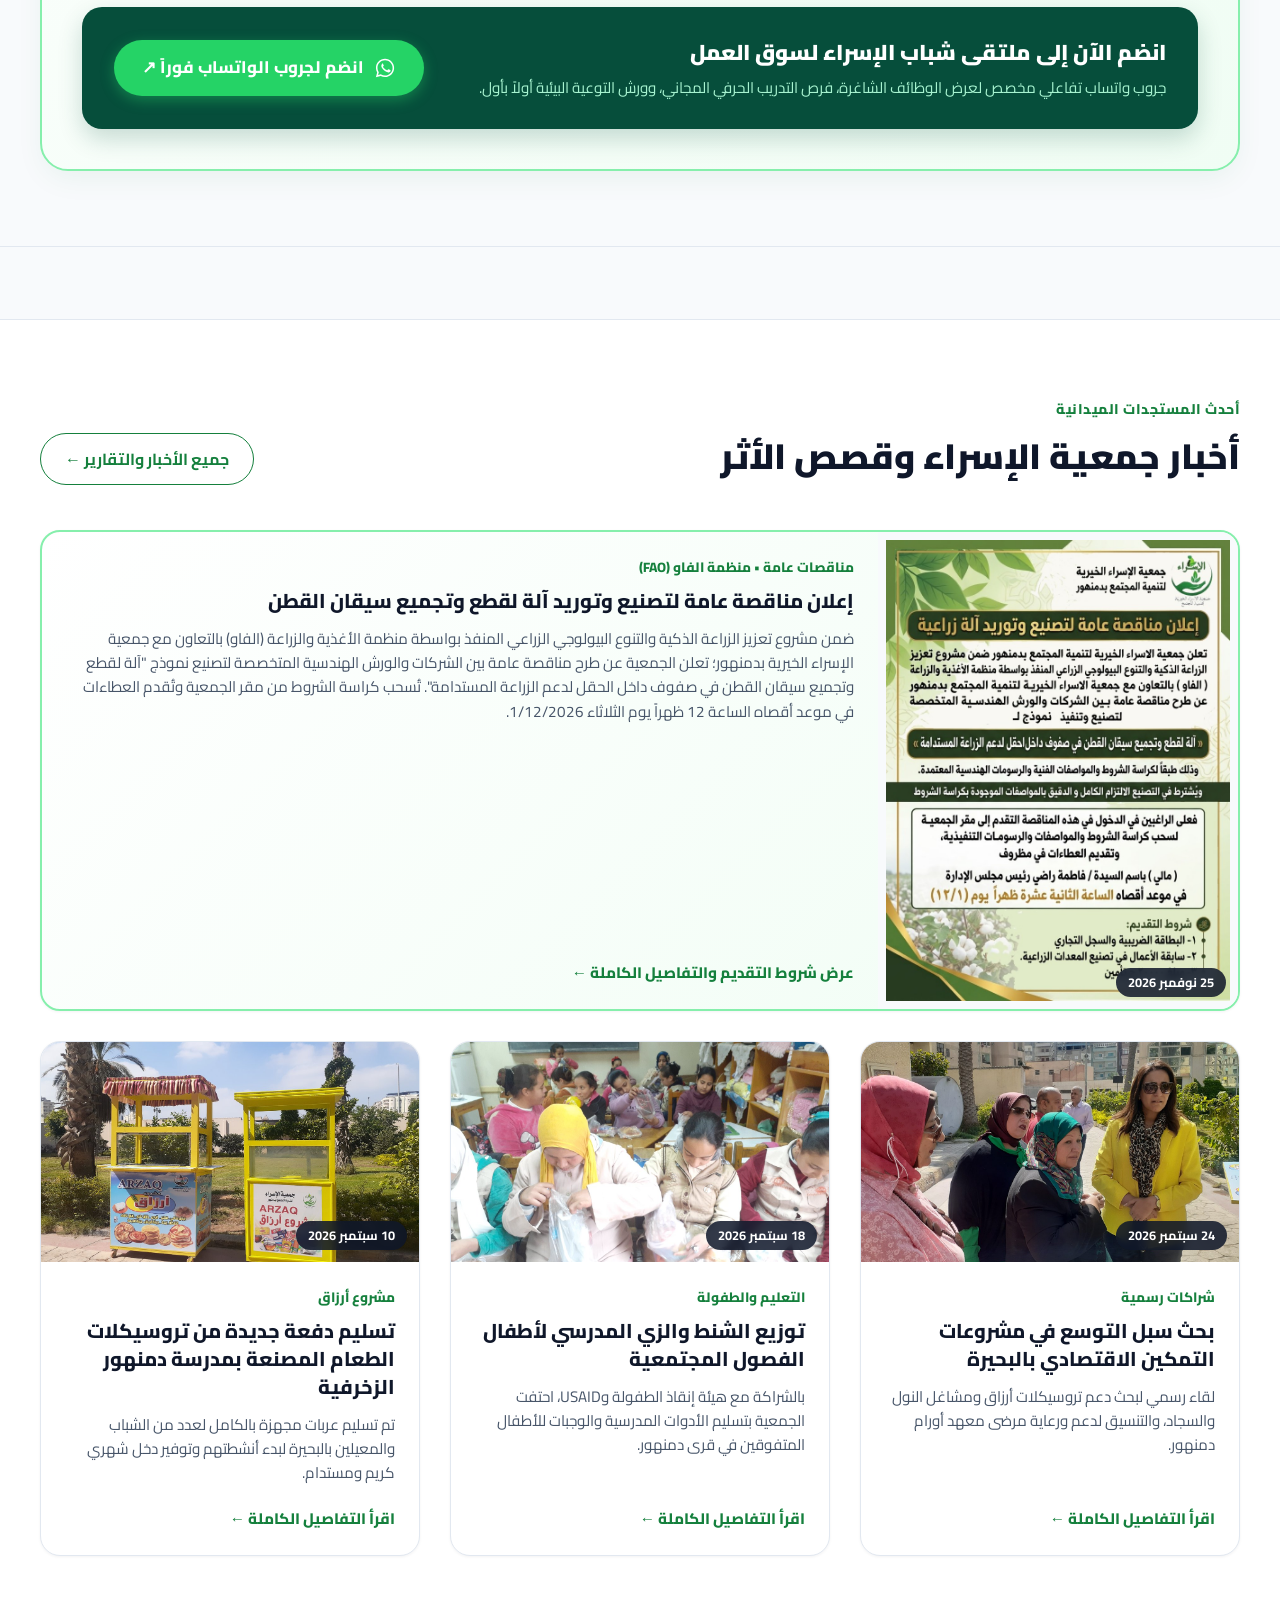
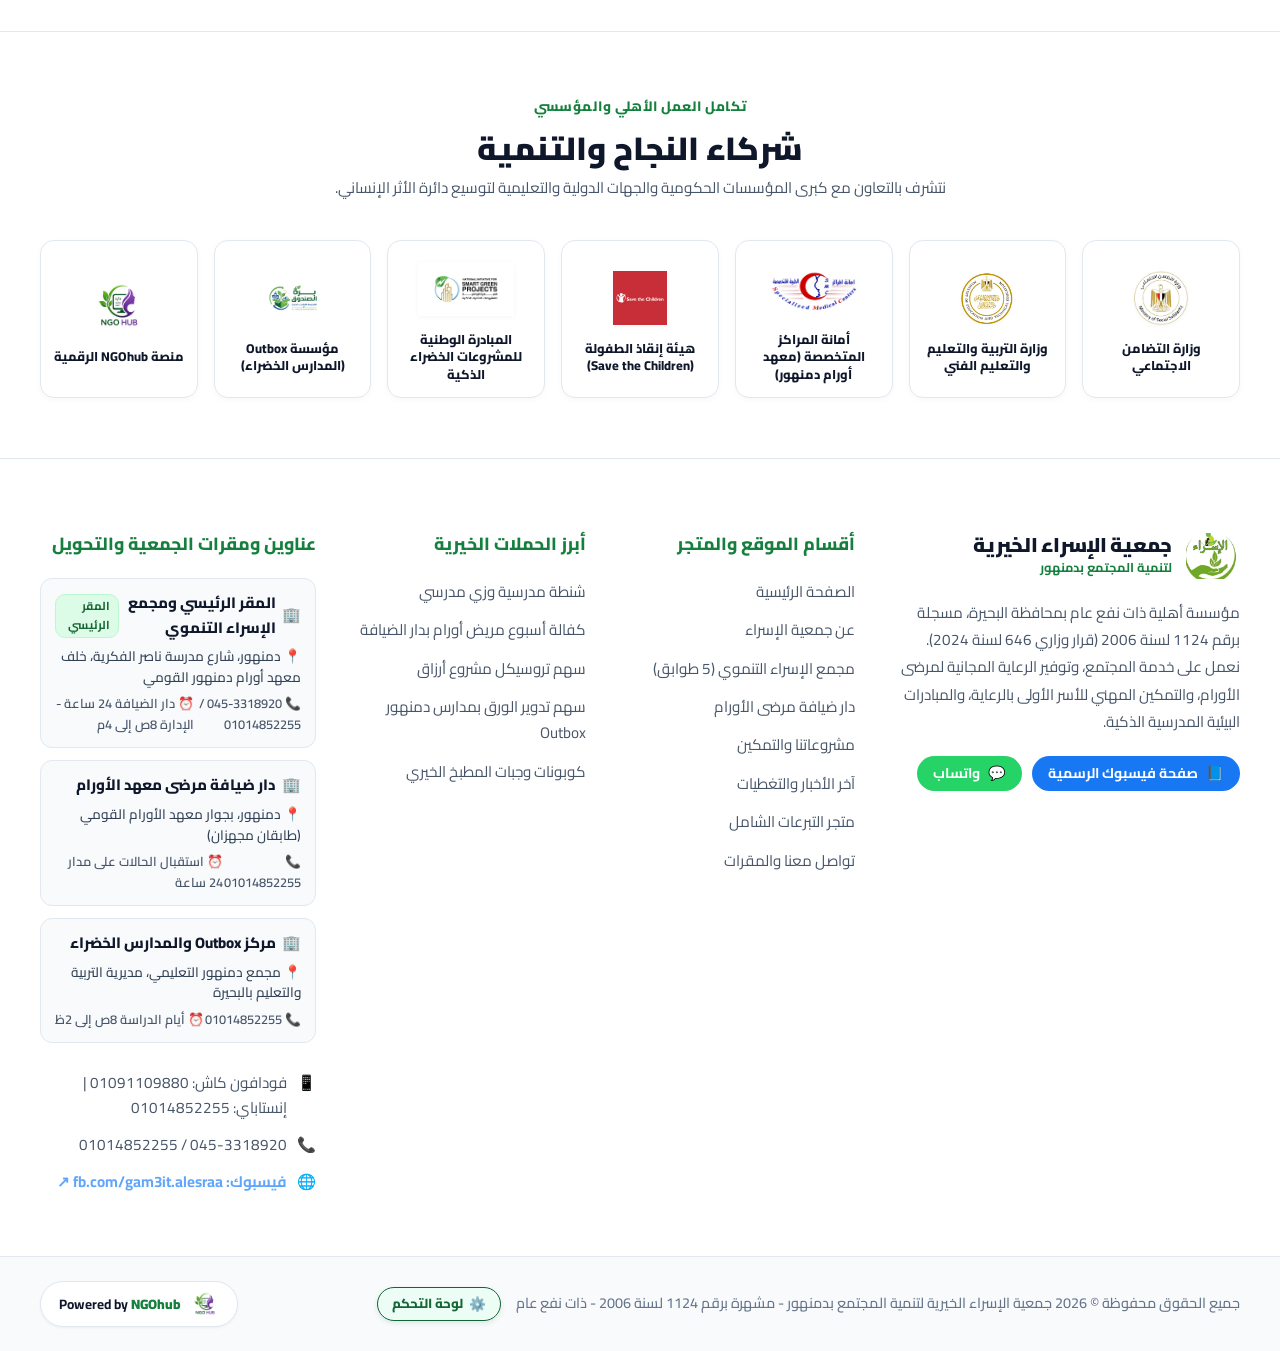
==== commit 081ea369: "feat: add FAO cotton stalk machine tender news and home ticker bar" ====
--- a/index.html
+++ b/index.html
@@ -5,7 +5,7 @@
   <meta name="viewport" content="width=device-width, initial-scale=1.0">
   <title>جمعية الإسراء الخيرية لتنمية المجتمع بدمنهور | المنصة الرسمية ومتجر التبرعات</title>
   <meta name="description" content="الموقع الرسمي ومتجر التبرعات لجمعية الإسراء الخيرية بدمنهور - ذات نفع عام بقرار 646 لسنة 2024. رعاية مجانية لمرضى الأورام، كفالات تعليمية، تمكين اقتصادي، ومشروع برة الصندوق Outbox.">
-  <link rel="stylesheet" href="style.css">
+  <link rel="stylesheet" href="style.css?v=20261125">
   <link rel="icon" type="image/png" href="images/logo.png">
   <script src="i18n.js?v=20261009_v4"></script>
 </head>
@@ -78,6 +78,65 @@
       </nav>
     </div>
   </header>
+
+  <!-- Breaking / Latest News Ticker Bar (Right Under Header) -->
+  <section class="news-ticker-bar" aria-label="شريط آخر الأخبار">
+    <div class="container news-ticker-inner">
+      <div class="news-ticker-label">
+        <span class="ticker-pulse-dot" aria-hidden="true"></span>
+        <span>آخر الأخبار</span>
+      </div>
+      <div class="news-ticker-viewport">
+        <div class="news-ticker-track" id="homeNewsTickerTrack">
+          <div class="news-ticker-group">
+            <a href="news.html?article=tender_fao_2026" class="news-ticker-item news-ticker-urgent">
+              <span class="ticker-tag">مناقصة عامة • الفاو FAO</span>
+              <span>طرح مناقصة عامة لتصنيع وتوريد آلة لقطع وتجميع سيقان القطن في صفوف داخل الحقل (آخر موعد للعطاءات الثلاثاء 1/12/2026 الساعة 12 ظهراً)</span>
+            </a>
+            <span class="news-ticker-sep" aria-hidden="true">◆</span>
+            <a href="news.html?article=news_1" class="news-ticker-item">
+              <span class="ticker-tag">شراكات رسمية</span>
+              <span>بحث سبل التوسع في مشروعات التمكين الاقتصادي بالبحيرة ورعاية مرضى معهد أورام دمنهور</span>
+            </a>
+            <span class="news-ticker-sep" aria-hidden="true">◆</span>
+            <a href="news.html?article=news_2" class="news-ticker-item">
+              <span class="ticker-tag">التعليم والطفولة</span>
+              <span>توزيع الشنط والزي المدرسي لأطفال الفصول المجتمعية بالشراكة مع إنقاذ الطفولة وUSAID</span>
+            </a>
+            <span class="news-ticker-sep" aria-hidden="true">◆</span>
+            <a href="news.html?article=news_3" class="news-ticker-item">
+              <span class="ticker-tag">مشروع أرزاق</span>
+              <span>تسليم دفعة جديدة من تروسيكلات الطعام المصنعة بمدرسة دمنهور الزخرفية للشباب</span>
+            </a>
+            <span class="news-ticker-sep" aria-hidden="true">◆</span>
+          </div>
+          <div class="news-ticker-group" aria-hidden="true">
+            <a href="news.html?article=tender_fao_2026" class="news-ticker-item news-ticker-urgent" tabindex="-1">
+              <span class="ticker-tag">مناقصة عامة • الفاو FAO</span>
+              <span>طرح مناقصة عامة لتصنيع وتوريد آلة لقطع وتجميع سيقان القطن في صفوف داخل الحقل (آخر موعد للعطاءات الثلاثاء 1/12/2026 الساعة 12 ظهراً)</span>
+            </a>
+            <span class="news-ticker-sep">◆</span>
+            <a href="news.html?article=news_1" class="news-ticker-item" tabindex="-1">
+              <span class="ticker-tag">شراكات رسمية</span>
+              <span>بحث سبل التوسع في مشروعات التمكين الاقتصادي بالبحيرة ورعاية مرضى معهد أورام دمنهور</span>
+            </a>
+            <span class="news-ticker-sep">◆</span>
+            <a href="news.html?article=news_2" class="news-ticker-item" tabindex="-1">
+              <span class="ticker-tag">التعليم والطفولة</span>
+              <span>توزيع الشنط والزي المدرسي لأطفال الفصول المجتمعية بالشراكة مع إنقاذ الطفولة وUSAID</span>
+            </a>
+            <span class="news-ticker-sep">◆</span>
+            <a href="news.html?article=news_3" class="news-ticker-item" tabindex="-1">
+              <span class="ticker-tag">مشروع أرزاق</span>
+              <span>تسليم دفعة جديدة من تروسيكلات الطعام المصنعة بمدرسة دمنهور الزخرفية للشباب</span>
+            </a>
+            <span class="news-ticker-sep">◆</span>
+          </div>
+        </div>
+      </div>
+      <a href="news.html" class="news-ticker-all-link">كل الأخبار ←</a>
+    </div>
+  </section>
 
   <!-- Mobile Drawer Menu (Slide-In) -->
   <div class="mobile-nav-drawer" onclick="if(event.target===this)closeMobileNav()">
@@ -900,12 +959,28 @@
           <span style="color: var(--brand-green); font-size: 0.88rem; font-weight: 800; letter-spacing: 0.5px;">أحدث المستجدات الميدانية</span>
           <h2 style="font-size: 2.2rem; font-weight: 900; color: var(--text-main); margin-top: 6px;">أخبار جمعية الإسراء وقصص الأثر</h2>
         </div>
-        <a href="projects.html" class="btn-outline" style="border-color: var(--brand-green); color: var(--brand-green) !important;">
+        <a href="news.html" class="btn-outline" style="border-color: var(--brand-green); color: var(--brand-green) !important;">
           جميع الأخبار والتقارير ←
         </a>
       </div>
 
       <div class="news-cards-grid">
+        <!-- Featured News: FAO Cotton Stalk Machine Tender -->
+        <article class="news-card news-card-featured">
+          <div class="news-card-img">
+            <img src="images/fao-cotton-tender.jpg" alt="إعلان مناقصة عامة لتصنيع وتوريد آلة زراعية - جمعية الإسراء ومنظمة الفاو">
+            <span class="news-card-date">25 نوفمبر 2026</span>
+          </div>
+          <div class="news-card-body">
+            <span class="news-tag">مناقصات عامة • منظمة الفاو (FAO)</span>
+            <h3 class="news-title">إعلان مناقصة عامة لتصنيع وتوريد آلة لقطع وتجميع سيقان القطن</h3>
+            <p class="news-excerpt">
+              ضمن مشروع تعزيز الزراعة الذكية والتنوع البيولوجي الزراعي المنفذ بواسطة منظمة الأغذية والزراعة (الفاو) بالتعاون مع جمعية الإسراء الخيرية بدمنهور؛ تعلن الجمعية عن طرح مناقصة عامة بين الشركات والورش الهندسية المتخصصة لتصنيع نموذج "آلة لقطع وتجميع سيقان القطن في صفوف داخل الحقل لدعم الزراعة المستدامة". تُسحب كراسة الشروط من مقر الجمعية وتُقدم العطاءات في موعد أقصاه الساعة 12 ظهراً يوم الثلاثاء 1/12/2026.
+            </p>
+            <a href="news.html?article=tender_fao_2026" class="news-link">عرض شروط التقديم والتفاصيل الكاملة ←</a>
+          </div>
+        </article>
+
         <!-- News 1 -->
         <article class="news-card">
           <div class="news-card-img">
@@ -916,7 +991,7 @@
             <span class="news-tag">شراكات رسمية</span>
             <h3 class="news-title">بحث سبل التوسع في مشروعات التمكين الاقتصادي بالبحيرة</h3>
             <p class="news-excerpt">لقاء رسمي لبحث دعم تروسيكلات أرزاق ومشاغل النول والسجاد، والتنسيق لدعم ورعاية مرضى معهد أورام دمنهور.</p>
-            <a href="projects.html" class="news-link">اقرأ التفاصيل الكاملة ←</a>
+            <a href="news.html?article=news_1" class="news-link">اقرأ التفاصيل الكاملة ←</a>
           </div>
         </article>
 
@@ -930,7 +1005,7 @@
             <span class="news-tag">التعليم والطفولة</span>
             <h3 class="news-title">توزيع الشنط والزي المدرسي لأطفال الفصول المجتمعية</h3>
             <p class="news-excerpt">بالشراكة مع هيئة إنقاذ الطفولة وUSAID، احتفت الجمعية بتسليم الأدوات المدرسية والوجبات للأطفال المتفوقين في قرى دمنهور.</p>
-            <a href="projects.html" class="news-link">اقرأ التفاصيل الكاملة ←</a>
+            <a href="news.html?article=news_2" class="news-link">اقرأ التفاصيل الكاملة ←</a>
           </div>
         </article>
 
@@ -944,7 +1019,7 @@
             <span class="news-tag">مشروع أرزاق</span>
             <h3 class="news-title">تسليم دفعة جديدة من تروسيكلات الطعام المصنعة بمدرسة دمنهور الزخرفية</h3>
             <p class="news-excerpt">تم تسليم عربات مجهزة بالكامل لعدد من الشباب والمعيلين بالبحيرة لبدء أنشطتهم وتوفير دخل شهري كريم ومستدام.</p>
-            <a href="projects.html" class="news-link">اقرأ التفاصيل الكاملة ←</a>
+            <a href="news.html?article=news_3" class="news-link">اقرأ التفاصيل الكاملة ←</a>
           </div>
         </article>
       </div>
@@ -1180,6 +1255,6 @@
   <!-- Toast Notification Box -->
   <div class="toast-notice"></div>
 
-  <script src="main.js?v=20261009_v4"></script>
+  <script src="main.js?v=20261125"></script>
 </body>
 </html>
--- a/style.css
+++ b/style.css
@@ -3520,9 +3520,12 @@
 .modal-featured-image-wrap img,
 .modal-gallery-main img {
   width: 100%;
-  max-height: 340px;
-  object-fit: cover;
+  max-height: 520px;
+  object-fit: contain;
+  background: #F8FAFC;
+  border: 1px solid #E2E8F0;
   border-radius: 14px;
+  display: block;
 }
 
 .modal-gallery-thumb-item {
@@ -4127,4 +4130,363 @@
   }
 }
 
-
+/* ==========================================================================
+   Breaking / Latest News Ticker Bar (Under Main Header on Home)
+   ========================================================================== */
+.news-ticker-bar {
+  background: linear-gradient(90deg, #0F172A 0%, #064E3B 100%);
+  color: #FFFFFF;
+  border-bottom: 2px solid #15803D;
+  position: relative;
+  z-index: 90;
+  overflow: hidden;
+  box-shadow: 0 4px 12px rgba(15, 23, 42, 0.08);
+}
+
+.news-ticker-inner {
+  display: flex;
+  align-items: center;
+  gap: 14px;
+  min-height: 44px;
+  padding-block: 6px;
+  min-width: 0;
+}
+
+.news-ticker-label {
+  display: inline-flex;
+  align-items: center;
+  gap: 8px;
+  background: #EA580C;
+  color: #FFFFFF;
+  font-size: 0.84rem;
+  font-weight: 900;
+  padding: 5px 14px;
+  border-radius: var(--radius-full);
+  white-space: nowrap;
+  flex-shrink: 0;
+  box-shadow: 0 2px 8px rgba(234, 88, 12, 0.4);
+}
+
+.ticker-pulse-dot {
+  width: 8px;
+  height: 8px;
+  background: #FEF08A;
+  border-radius: 50%;
+  display: inline-block;
+  animation: tickerPulse 1.5s ease-in-out infinite;
+}
+
+@keyframes tickerPulse {
+  0%, 100% { transform: scale(1); opacity: 1; }
+  50% { transform: scale(1.45); opacity: 0.55; }
+}
+
+.news-ticker-viewport {
+  flex: 1;
+  min-width: 0;
+  overflow: hidden;
+  position: relative;
+  mask-image: linear-gradient(to left, transparent 0%, #000 3%, #000 97%, transparent 100%);
+  -webkit-mask-image: linear-gradient(to left, transparent 0%, #000 3%, #000 97%, transparent 100%);
+}
+
+.news-ticker-track {
+  display: flex;
+  align-items: center;
+  width: max-content;
+  animation: tickerScrollRTL 42s linear infinite;
+  will-change: transform;
+}
+
+.news-ticker-bar:hover .news-ticker-track,
+.news-ticker-bar:focus-within .news-ticker-track {
+  animation-play-state: paused;
+}
+
+[dir="ltr"] .news-ticker-track {
+  animation-name: tickerScrollLTR;
+}
+
+@keyframes tickerScrollRTL {
+  0% { transform: translateX(0); }
+  100% { transform: translateX(50%); }
+}
+
+@keyframes tickerScrollLTR {
+  0% { transform: translateX(0); }
+  100% { transform: translateX(-50%); }
+}
+
+.news-ticker-group {
+  display: flex;
+  align-items: center;
+  gap: 18px;
+  padding-inline-end: 18px;
+  flex-shrink: 0;
+}
+
+.news-ticker-item {
+  display: inline-flex;
+  align-items: center;
+  gap: 8px;
+  color: #F8FAFC;
+  font-size: 0.9rem;
+  font-weight: 700;
+  text-decoration: none;
+  white-space: nowrap;
+  padding: 4px 6px;
+  border-radius: 6px;
+  transition: color 0.2s ease, background-color 0.2s ease;
+}
+
+.news-ticker-item:hover {
+  color: #FEF08A;
+  background: rgba(255, 255, 255, 0.08);
+}
+
+.ticker-tag {
+  display: inline-flex;
+  align-items: center;
+  background: rgba(255, 255, 255, 0.14);
+  color: #DCFCE7;
+  font-size: 0.76rem;
+  font-weight: 800;
+  padding: 2px 9px;
+  border-radius: var(--radius-full);
+  border: 1px solid rgba(255, 255, 255, 0.2);
+}
+
+.news-ticker-urgent .ticker-tag {
+  background: #FEF08A;
+  color: #0F5132;
+  border-color: #FDE047;
+}
+
+.news-ticker-sep {
+  color: #4ADE80;
+  font-size: 0.72rem;
+  opacity: 0.75;
+}
+
+.news-ticker-all-link {
+  color: #FEF08A;
+  font-size: 0.84rem;
+  font-weight: 800;
+  white-space: nowrap;
+  flex-shrink: 0;
+  padding: 4px 10px;
+  border-radius: var(--radius-full);
+  border: 1px solid rgba(254, 240, 138, 0.35);
+  background: rgba(255, 255, 255, 0.06);
+  transition: all 0.2s ease;
+}
+
+.news-ticker-all-link:hover {
+  background: #FEF08A;
+  color: #0F5132;
+}
+
+@media (prefers-reduced-motion: reduce) {
+  .news-ticker-track {
+    animation: none;
+    width: 100%;
+    overflow-x: auto;
+  }
+  .news-ticker-group[aria-hidden="true"] {
+    display: none;
+  }
+}
+
+@media (max-width: 768px) {
+  .news-ticker-inner {
+    gap: 8px;
+    min-height: 40px;
+    padding-block: 5px;
+  }
+  .news-ticker-label {
+    font-size: 0.76rem;
+    padding: 4px 10px;
+    gap: 6px;
+  }
+  .news-ticker-item {
+    font-size: 0.84rem;
+    gap: 6px;
+  }
+  .ticker-tag {
+    font-size: 0.72rem;
+    padding: 2px 8px;
+  }
+  .news-ticker-all-link {
+    font-size: 0.76rem;
+    padding: 4px 8px;
+  }
+}
+
+@media (max-width: 480px) {
+  .news-ticker-inner {
+    gap: 6px;
+  }
+  .news-ticker-label {
+    font-size: 0.72rem;
+    padding: 4px 8px;
+  }
+  .news-ticker-all-link {
+    display: none;
+  }
+}
+
+/* ==========================================================================
+   News Feed Cards (news.html) & Featured Tender Card (Home + News)
+   ========================================================================== */
+.news-card-img-wrap {
+  height: 220px;
+  overflow: hidden;
+  position: relative;
+  background: #F8FAFC;
+}
+
+.news-card-img-wrap img {
+  width: 100%;
+  height: 100%;
+  object-fit: cover;
+  object-position: center top;
+  display: block;
+  transition: transform 0.5s ease;
+}
+
+.news-card:hover .news-card-img-wrap img {
+  transform: scale(1.04);
+}
+
+.news-date-badge {
+  position: absolute;
+  bottom: 12px;
+  right: 12px;
+  background: rgba(15, 23, 42, 0.86);
+  backdrop-filter: blur(4px);
+  color: #FFFFFF;
+  padding: 4px 12px;
+  border-radius: var(--radius-full);
+  font-size: 0.78rem;
+  font-weight: 700;
+}
+
+.news-gallery-count-badge {
+  position: absolute;
+  top: 12px;
+  left: 12px;
+  background: rgba(15, 23, 42, 0.8);
+  color: #FFFFFF;
+  padding: 4px 10px;
+  border-radius: var(--radius-full);
+  font-size: 0.75rem;
+  font-weight: 700;
+}
+
+.news-card-meta {
+  display: flex;
+  flex-wrap: wrap;
+  align-items: center;
+  gap: 8px;
+  margin-bottom: 10px;
+}
+
+.news-tag-pill {
+  background: #DCFCE7;
+  color: #15803D;
+  font-size: 0.78rem;
+  font-weight: 800;
+  padding: 4px 10px;
+  border-radius: var(--radius-full);
+}
+
+.news-location-meta {
+  font-size: 0.78rem;
+  font-weight: 700;
+  color: #64748B;
+}
+
+.news-card-title {
+  font-size: 1.2rem;
+  font-weight: 800;
+  line-height: 1.45;
+  color: var(--text-main);
+  margin: 0 0 10px;
+}
+
+.news-card-desc {
+  color: var(--text-muted);
+  font-size: 0.94rem;
+  line-height: 1.65;
+  margin: 0 0 18px;
+  flex-grow: 1;
+}
+
+.news-card-actions {
+  margin-top: auto;
+}
+
+.btn-read-more {
+  background: #F0FDF4;
+  color: var(--brand-green);
+  border: 1.5px solid #BBF7D0;
+  padding: 9px 16px;
+  border-radius: var(--radius-md);
+  font-family: inherit;
+  font-size: 0.9rem;
+  font-weight: 800;
+  cursor: pointer;
+  transition: all 0.2s ease;
+  display: inline-flex;
+  align-items: center;
+  gap: 6px;
+}
+
+.btn-read-more:hover {
+  background: var(--brand-green);
+  border-color: var(--brand-green);
+  color: #FFFFFF;
+}
+
+.news-card-featured {
+  grid-column: 1 / -1;
+  display: grid !important;
+  grid-template-columns: minmax(280px, 360px) 1fr;
+  border: 2px solid #86EFAC;
+  background: linear-gradient(135deg, #FFFFFF 0%, #F0FDF4 100%);
+}
+
+.news-card-featured .news-card-img,
+.news-card-featured .news-card-img-wrap {
+  height: 100%;
+  min-height: 300px;
+  background: #F1F5F9;
+}
+
+.news-card-featured .news-card-img img,
+.news-card-featured .news-card-img-wrap img {
+  object-fit: contain;
+  background: #F8FAFC;
+  padding: 8px;
+}
+
+@media (max-width: 900px) {
+  .news-card-featured {
+    grid-template-columns: 1fr;
+  }
+  .news-card-featured .news-card-img,
+  .news-card-featured .news-card-img-wrap {
+    height: 320px;
+    min-height: auto;
+  }
+}
+
+@media (max-width: 480px) {
+  .news-card-featured .news-card-img,
+  .news-card-featured .news-card-img-wrap {
+    height: 260px;
+  }
+}
+
+
+
